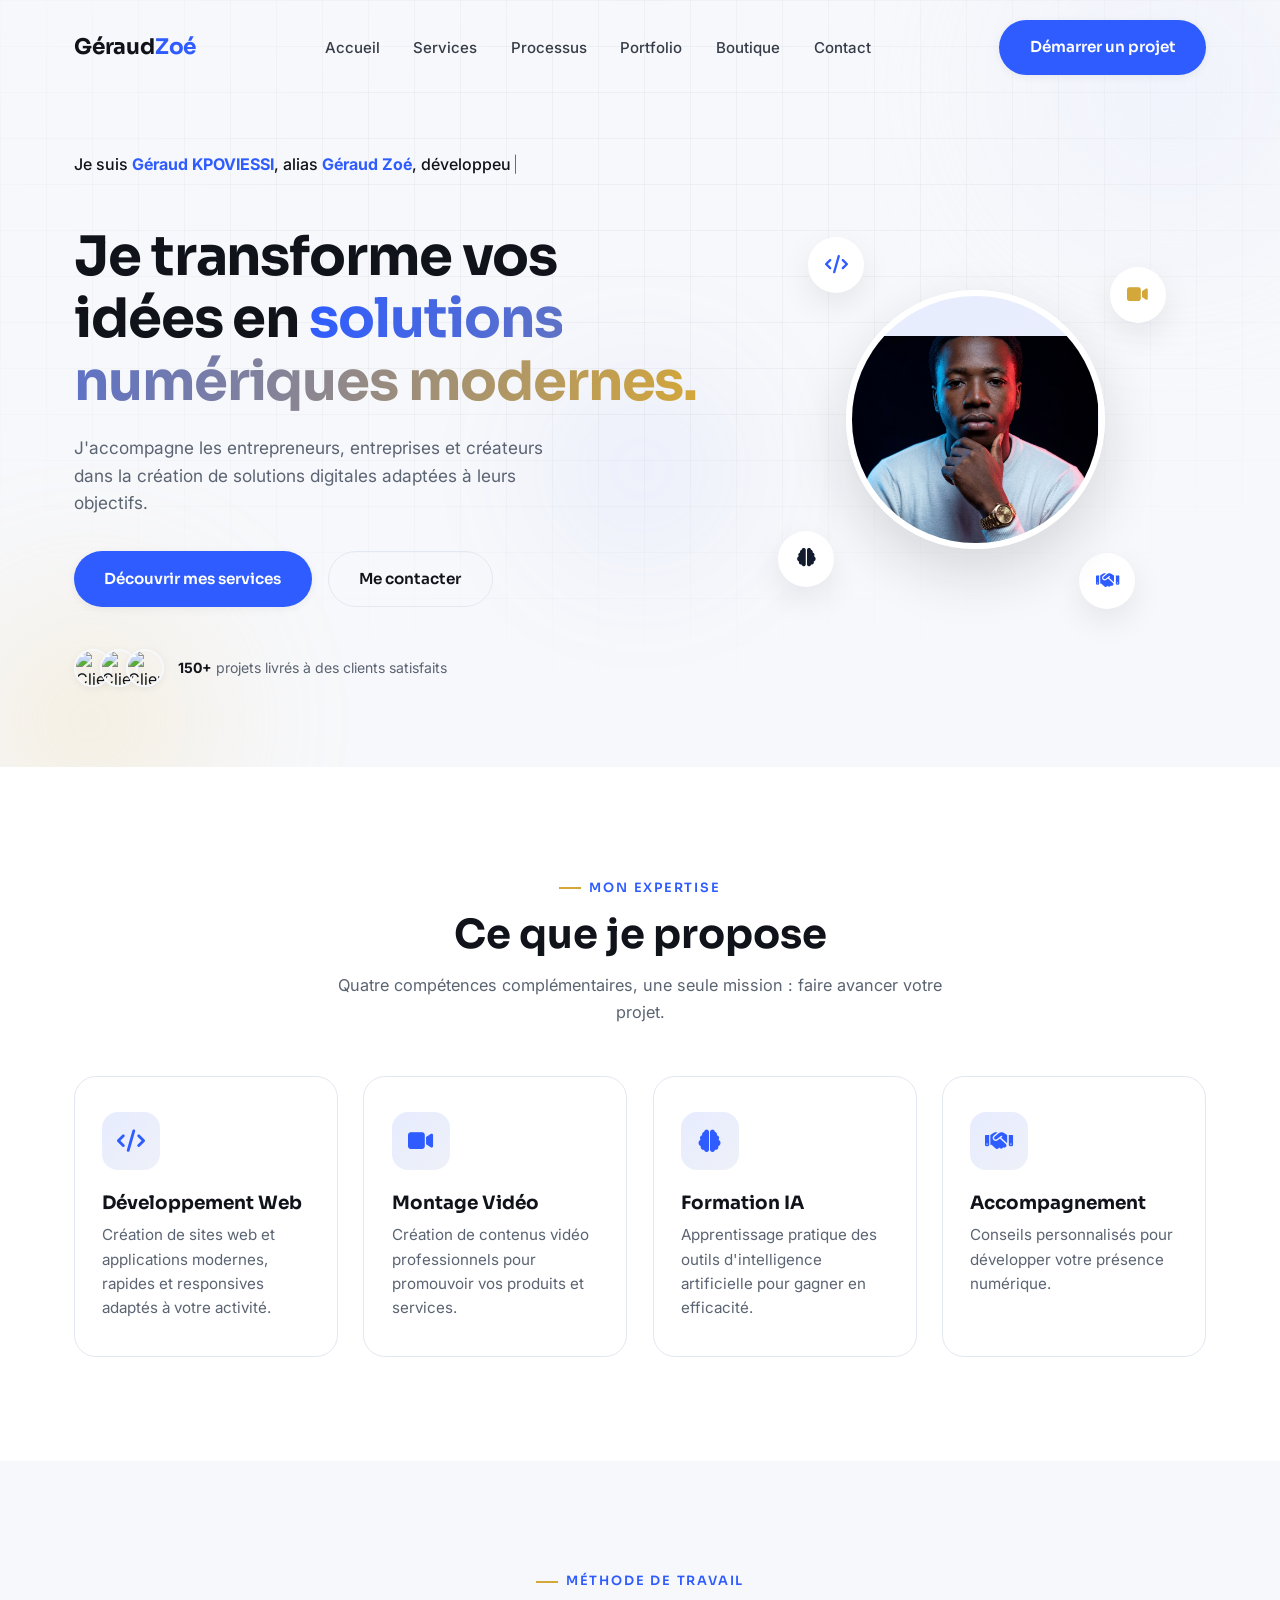
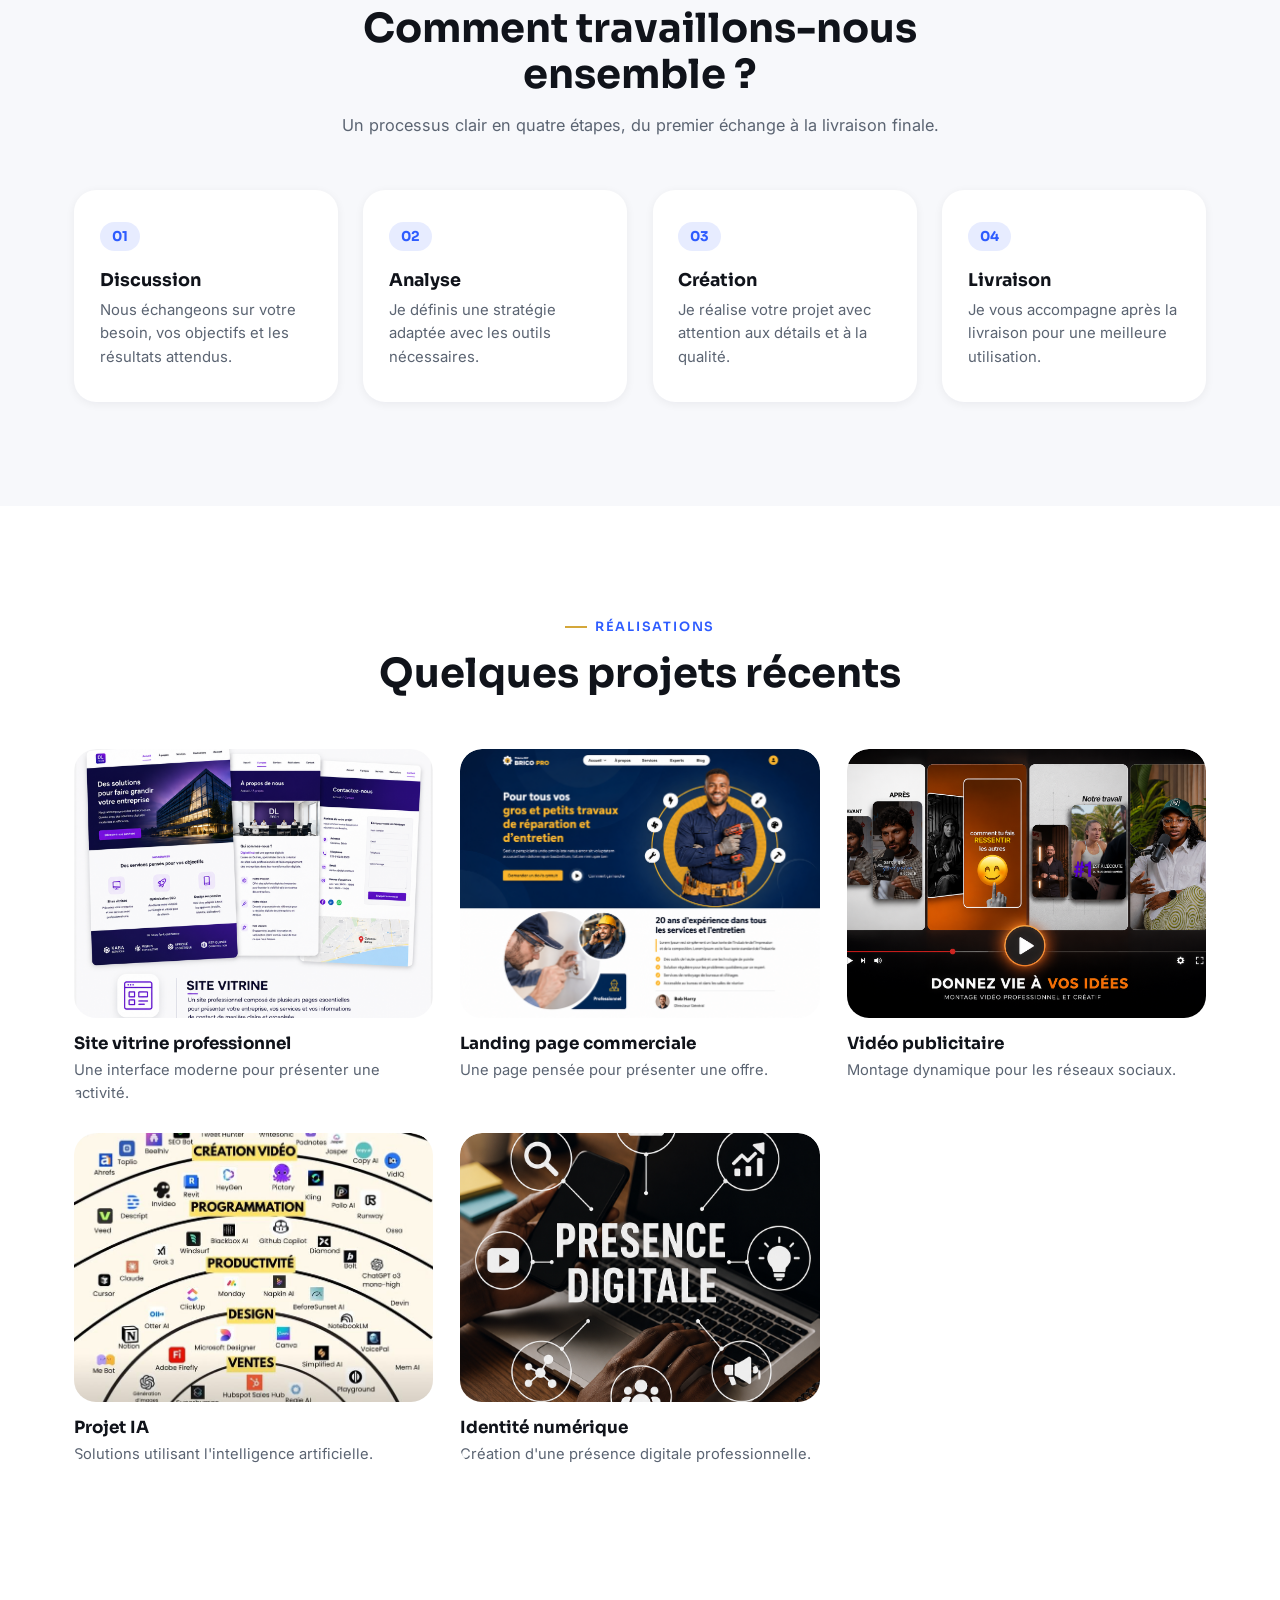
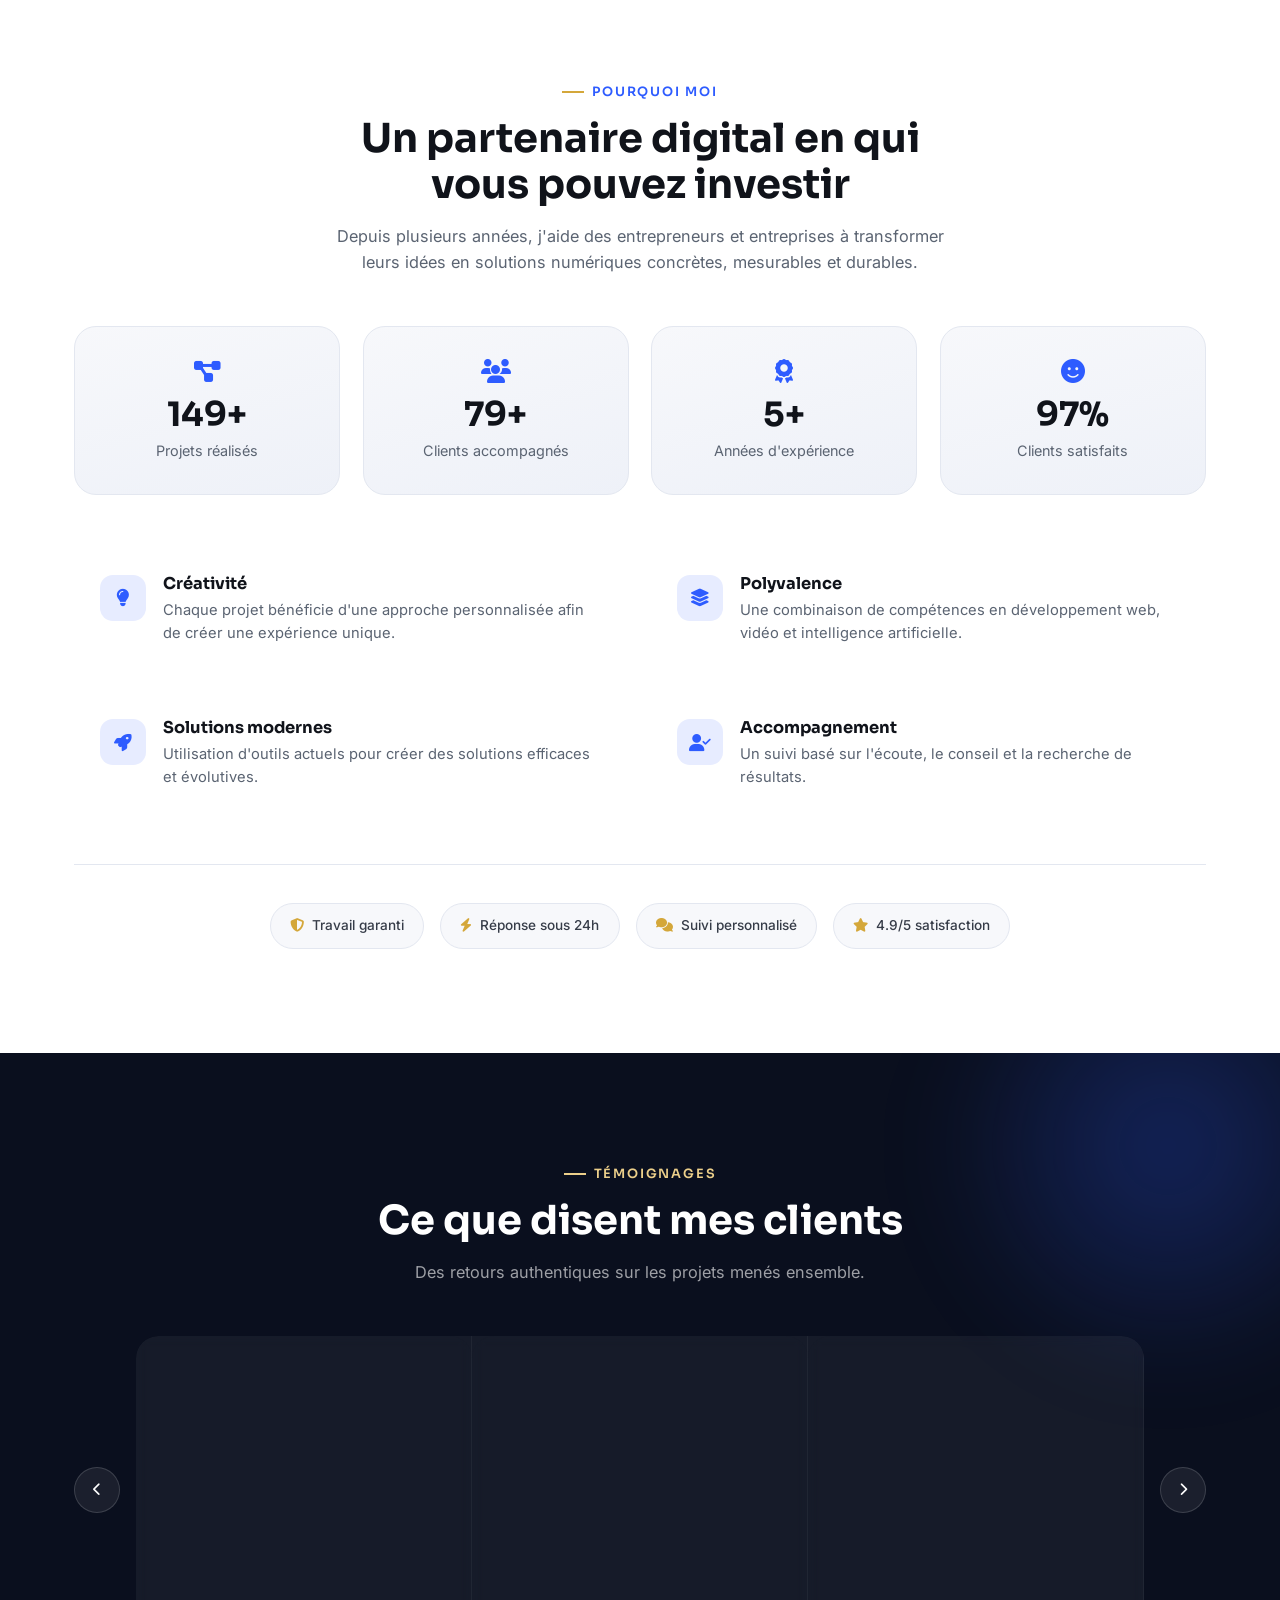
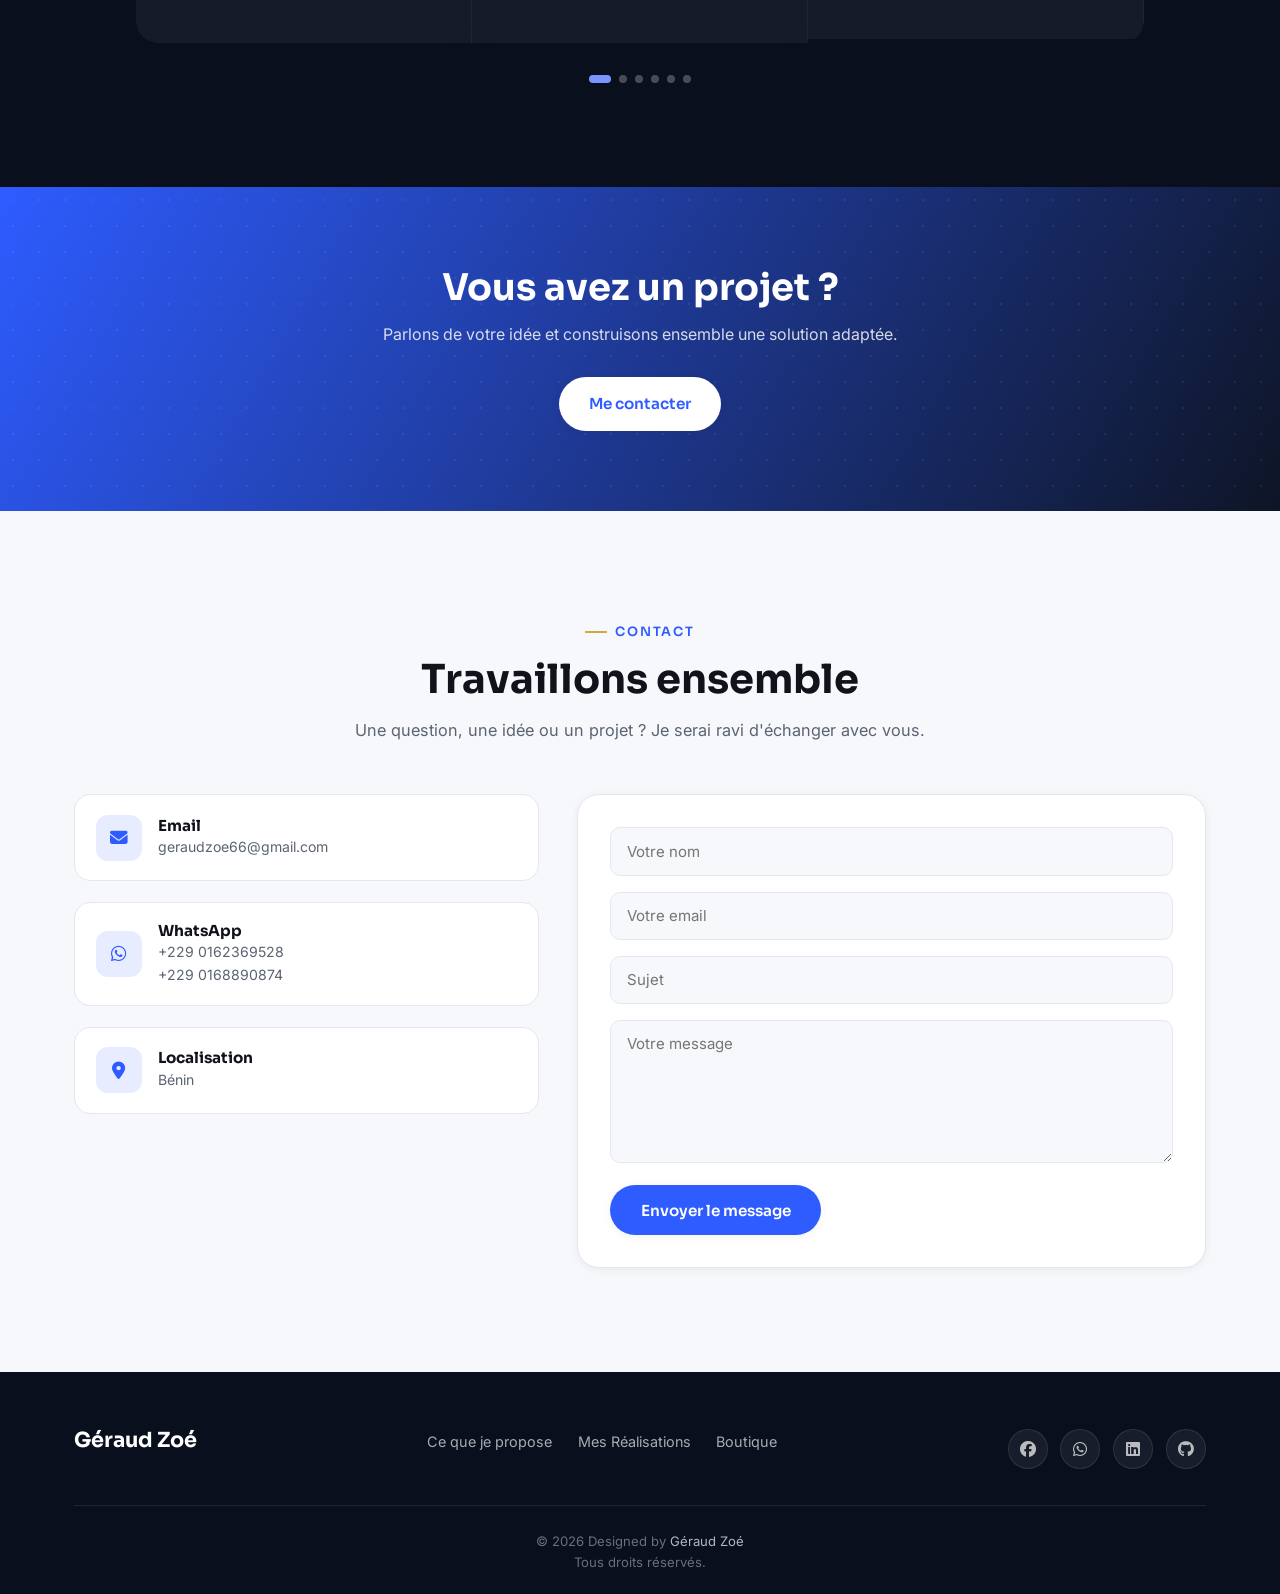
==== index.html @ c9ab13f5 "Rename Index.html to index.html Changement de Index.html pour index.html" ====
<!DOCTYPE html>
<html lang="fr">
 
<head>
    <meta charset="UTF-8">
    <meta name="viewport" content="width=device-width, initial-scale=1.0">
 
    <title>Géraud Zoé | Développeur Web & Créateur Digital</title>
 
    <meta name="description" content="Développement web, montage vidéo, formation IA et accompagnement digital.">
 
    <!-- Google Fonts -->
    <link rel="preconnect" href="https://fonts.googleapis.com">
    <link rel="preconnect" href="https://fonts.gstatic.com" crossorigin>
 
    <link
        href="https://fonts.googleapis.com/css2?family=Inter:wght@400;500;600;700;800&family=Sora:wght@500;600;700;800&display=swap"
        rel="stylesheet">
 
    <!-- Font Awesome -->
    <link rel="stylesheet" href="https://cdnjs.cloudflare.com/ajax/libs/font-awesome/6.5.2/css/all.min.css">
 
    <!-- CSS -->
    <link rel="stylesheet" href="css/style.css">
 
</head>
 
<body>
 
    <!-- ================= HEADER ================= -->
 
    <header class="header" id="header">
 
        <nav class="navbar container">
 
            <a href="#accueil" class="logo">
                Géraud<span>Zoé</span>
            </a>
 
            <ul class="nav-links" id="navLinks">
 
                <li><a href="#accueil">Accueil</a></li>
                <li><a href="#services">Services</a></li>
                <li><a href="#processus">Processus</a></li>
                <li><a href="#portfolio">Portfolio</a></li>
                <li><a href="https://elhjqpbx.mychariow.shop" target="_blank">Boutique</a></li>
                <li><a href="#contact">Contact</a></li>
 
            </ul>
 
            <a href="#contact" class="btn primary-btn nav-cta">
                Démarrer un projet
            </a>
 
            <button class="menu-toggle" id="menuToggle" aria-label="Ouvrir le menu">
                <span></span>
                <span></span>
                <span></span>
            </button>
 
        </nav>
 
    </header>
 
    <!-- ================= HERO ================= -->
 
    <section class="hero section" id="accueil">
 
        <div class="hero-bg">
            <span class="blob blob-1"></span>
            <span class="blob blob-2"></span>
            <span class="blob blob-3"></span>
            <span class="grid-overlay"></span>
        </div>
 
        <div class="container hero-container">
 
            <div class="hero-content">
 
                <p class="subtitle typewriter" id="typewriter">
                    <span class="tw-text"></span><span class="tw-cursor">|</span>
                </p>
 
                <h1 class="reveal">
                    Je transforme vos idées en
                    <span>solutions numériques modernes.</span>
                </h1>
 
                <p class="hero-text reveal">
                    J'accompagne les entrepreneurs, entreprises et créateurs
                    dans la création de solutions digitales adaptées à leurs objectifs.
                </p>
 
                <div class="hero-buttons reveal">
 
                    <a href="#services" class="btn primary-btn">
                        <span>Découvrir mes services</span>
                    </a>
 
                    <a href="#contact" class="btn secondary-btn">
                        <span>Me contacter</span>
                    </a>
 
                </div>
 
                <div class="hero-trust reveal">
                    <div class="hero-avatars">
                        <img src="https://ui-avatars.com/api/?name=F+A&background=2E5CFF&color=fff&size=64" alt="Client">
                        <img src="https://ui-avatars.com/api/?name=M+H&background=D4A73A&color=1a1a1a&size=64" alt="Client">
                        <img src="https://ui-avatars.com/api/?name=K+D&background=131B2E&color=fff&size=64" alt="Client">
                    </div>
                    <p><strong>150+</strong> projets livrés à des clients satisfaits</p>
                </div>
 
            </div>
 
            <div class="hero-image reveal">
 
                <div class="hero-orbit">
                    <span class="orbit-icon oi-1"><i class="fa-solid fa-code"></i></span>
                    <span class="orbit-icon oi-2"><i class="fa-solid fa-video"></i></span>
                    <span class="orbit-icon oi-3"><i class="fa-solid fa-brain"></i></span>
                    <span class="orbit-icon oi-4"><i class="fa-solid fa-handshake"></i></span>
                    <div class="hero-photo-wrap">
                        <img src="Images/photo de profil.png" alt="Photo professionnelle de Géraud Zoé" class="parallax-img">
                    </div>
                </div>
 
            </div>
 
        </div>
 
    </section>
 
    <!-- ================= SERVICES ================= -->
 
    <section class="services section" id="services">
 
        <div class="container">
 
            <div class="section-title reveal">
                <span class="eyebrow">Mon expertise</span>
                <h2>Ce que je propose</h2>
                <p>Quatre compétences complémentaires, une seule mission : faire avancer votre projet.</p>
            </div>
 
            <div class="cards-grid">
 
                <div class="card reveal">
                    <div class="card-icon"><i class="fa-solid fa-code"></i></div>
                    <h3>Développement Web</h3>
                    <p>Création de sites web et applications modernes, rapides et responsives adaptés à votre activité.</p>
                </div>
 
                <div class="card reveal">
                    <div class="card-icon"><i class="fa-solid fa-video"></i></div>
                    <h3>Montage Vidéo</h3>
                    <p>Création de contenus vidéo professionnels pour promouvoir vos produits et services.</p>
                </div>
 
                <div class="card reveal">
                    <div class="card-icon"><i class="fa-solid fa-brain"></i></div>
                    <h3>Formation IA</h3>
                    <p>Apprentissage pratique des outils d'intelligence artificielle pour gagner en efficacité.</p>
                </div>
 
                <div class="card reveal">
                    <div class="card-icon"><i class="fa-solid fa-handshake"></i></div>
                    <h3>Accompagnement</h3>
                    <p>Conseils personnalisés pour développer votre présence numérique.</p>
                </div>
 
            </div>
 
        </div>
 
    </section>
 
    <!-- ================= PROCESSUS ================= -->
 
    <section class="process section" id="processus">
 
        <div class="container">
 
            <div class="section-title reveal">
                <span class="eyebrow">Méthode de travail</span>
                <h2>Comment travaillons-nous ensemble ?</h2>
                <p>Un processus clair en quatre étapes, du premier échange à la livraison finale.</p>
            </div>
 
            <div class="process-grid">
 
                <div class="process-card reveal">
                    <span>01</span>
                    <h3>Discussion</h3>
                    <p>Nous échangeons sur votre besoin, vos objectifs et les résultats attendus.</p>
                </div>
 
                <div class="process-card reveal">
                    <span>02</span>
                    <h3>Analyse</h3>
                    <p>Je définis une stratégie adaptée avec les outils nécessaires.</p>
                </div>
 
                <div class="process-card reveal">
                    <span>03</span>
                    <h3>Création</h3>
                    <p>Je réalise votre projet avec attention aux détails et à la qualité.</p>
                </div>
 
                <div class="process-card reveal">
                    <span>04</span>
                    <h3>Livraison</h3>
                    <p>Je vous accompagne après la livraison pour une meilleure utilisation.</p>
                </div>
 
            </div>
 
        </div>
 
    </section>
 
    <!-- ================= PORTFOLIO ================= -->
 
    <section class="portfolio section" id="portfolio">
 
        <div class="container">
 
            <div class="section-title reveal">
                <span class="eyebrow">Réalisations</span>
                <h2>Quelques projets récents</h2>
            </div>
 
            <div class="portfolio-grid">
 
                <div class="project reveal">
                    <div class="project-media">
                        <img src="Images/portfolio1.png" alt="Site vitrine professionnel">
                        <div class="project-overlay">
                            <span><i class="fa-solid fa-arrow-up-right-from-square"></i></span>
                        </div>
                    </div>
                    <h3>Site vitrine professionnel</h3>
                    <p>Une interface moderne pour présenter une activité.</p>
                </div>
 
                <div class="project reveal">
                    <div class="project-media">
                        <img src="Images/portfolio2.png" alt="Landing page commerciale">
                        <div class="project-overlay">
                            <span><i class="fa-solid fa-arrow-up-right-from-square"></i></span>
                        </div>
                    </div>
                    <h3>Landing page commerciale</h3>
                    <p>Une page pensée pour présenter une offre.</p>
                </div>
 
                <div class="project reveal">
                    <div class="project-media">
                        <img src="Images/portfolio3.png" alt="Vidéo publicitaire">
                        <div class="project-overlay">
                            <span><i class="fa-solid fa-arrow-up-right-from-square"></i></span>
                        </div>
                    </div>
                    <h3>Vidéo publicitaire</h3>
                    <p>Montage dynamique pour les réseaux sociaux.</p>
                </div>
 
                <div class="project reveal">
                    <div class="project-media">
                        <img src="Images/portfolio4.jpg" alt="Projet IA">
                        <div class="project-overlay">
                            <span><i class="fa-solid fa-arrow-up-right-from-square"></i></span>
                        </div>
        
                    </div>
                    <h3>Projet IA</h3>
                    <p>Solutions utilisant l'intelligence artificielle.</p>
                </div>
 
                <div class="project reveal">
                    <div class="project-media">
                        <img src="Images/portfolio5.png" alt="Identité numérique">
                        <div class="project-overlay">
                            <span><i class="fa-solid fa-arrow-up-right-from-square"></i></span>
                        </div>
             
                    </div>
                    <h3>Identité numérique</h3>
                    <p>Création d'une présence digitale professionnelle.</p>
            </div>
 
            </div>
 
        </div>
 
    </section>
 
    <!-- ================= POURQUOI ME CHOISIR ================= -->
 
    <section class="why section" id="pourquoi">
 
        <div class="container">
 
            <div class="section-title reveal">
                <span class="eyebrow">Pourquoi moi</span>
                <h2>Un partenaire digital en qui vous pouvez investir</h2>
                <p>
                    Depuis plusieurs années, j'aide des entrepreneurs et entreprises à transformer leurs idées
                    en solutions numériques concrètes, mesurables et durables.
                </p>
            </div>
 
            <div class="stats-grid">
 
                <div class="stat-card reveal">
                    <i class="fa-solid fa-diagram-project"></i>
                    <h3><span class="counter" data-target="150">0</span>+</h3>
                    <p>Projets réalisés</p>
                </div>
 
                <div class="stat-card reveal">
                    <i class="fa-solid fa-users"></i>
                    <h3><span class="counter" data-target="80">0</span>+</h3>
                    <p>Clients accompagnés</p>
                </div>
 
                <div class="stat-card reveal">
                    <i class="fa-solid fa-award"></i>
                    <h3><span class="counter" data-target="5">0</span>+</h3>
                    <p>Années d'expérience</p>
                </div>
 
                <div class="stat-card reveal">
                    <i class="fa-solid fa-face-smile"></i>
                    <h3><span class="counter" data-target="98">0</span>%</h3>
                    <p>Clients satisfaits</p>
                </div>
 
            </div>
 
            <div class="why-grid">
 
                <div class="why-item reveal">
                    <i class="fa-solid fa-lightbulb"></i>
                    <div>
                        <h3>Créativité</h3>
                        <p>Chaque projet bénéficie d'une approche personnalisée afin de créer une expérience unique.</p>
                    </div>
                </div>
 
                <div class="why-item reveal">
                    <i class="fa-solid fa-layer-group"></i>
                    <div>
                        <h3>Polyvalence</h3>
                        <p>Une combinaison de compétences en développement web, vidéo et intelligence artificielle.</p>
                    </div>
                </div>
 
                <div class="why-item reveal">
                    <i class="fa-solid fa-rocket"></i>
                    <div>
                        <h3>Solutions modernes</h3>
                        <p>Utilisation d'outils actuels pour créer des solutions efficaces et évolutives.</p>
                    </div>
                </div>
 
                <div class="why-item reveal">
                    <i class="fa-solid fa-user-check"></i>
                    <div>
                        <h3>Accompagnement</h3>
                        <p>Un suivi basé sur l'écoute, le conseil et la recherche de résultats.</p>
                    </div>
                </div>
 
            </div>
 
            <div class="trust-badges reveal">
                <div class="badge"><i class="fa-solid fa-shield-halved"></i><span>Travail garanti</span></div>
                <div class="badge"><i class="fa-solid fa-bolt"></i><span>Réponse sous 24h</span></div>
                <div class="badge"><i class="fa-solid fa-comments"></i><span>Suivi personnalisé</span></div>
                <div class="badge"><i class="fa-solid fa-star"></i><span>4.9/5 satisfaction</span></div>
            </div>
 
        </div>
 
    </section>
 
    <!-- ================= TEMOIGNAGES ================= -->
 
    <section class="testimonials section" id="temoignages">
 
        <div class="container">
 
            <div class="section-title reveal">
                <span class="eyebrow">Témoignages</span>
                <h2>Ce que disent mes clients</h2>
                <p>Des retours authentiques sur les projets menés ensemble.</p>
            </div>
 
        </div>
 
        <div class="testimonial-slider reveal">
 
            <button class="t-arrow t-prev" id="tPrev" aria-label="Témoignage précédent">
                <i class="fa-solid fa-chevron-left"></i>
            </button>
 
            <div class="testimonial-viewport">
                <div class="testimonial-track" id="testimonialTrack">
 
                    <div class="testimonial-card">
                        <div class="t-stars">
                            <i class="fa-solid fa-star"></i><i class="fa-solid fa-star"></i><i class="fa-solid fa-star"></i><i class="fa-solid fa-star"></i><i class="fa-solid fa-star"></i>
                        </div>
                        <p class="t-text">« Géraud a livré notre site vitrine dans les délais, avec un design bien plus moderne que ce que j'imaginais. Communication fluide du début à la fin. »</p>
                        <div class="t-author">
                            <img src="https://ui-avatars.com/api/?name=Fabrice+Adjovi&background=2E5CFF&color=fff&size=96" alt="Fabrice Adjovi">
                            <div>
                                <h4>Fabrice Adjovi</h4>
                                <span>Fondateur, AdjoviTech</span>
                            </div>
                        </div>
                    </div>
 
                    <div class="testimonial-card">
                        <div class="t-stars">
                            <i class="fa-solid fa-star"></i><i class="fa-solid fa-star"></i><i class="fa-solid fa-star"></i><i class="fa-solid fa-star"></i><i class="fa-solid fa-star-half-stroke"></i>
                        </div>
                        <p class="t-text">« La vidéo publicitaire réalisée pour ma boutique a doublé mon engagement sur les réseaux en quelques semaines. Un vrai sens du rythme et du détail. »</p>
                        <div class="t-author">
                            <img src="https://ui-avatars.com/api/?name=Marielle+Houngbo&background=D4A73A&color=1a1a1a&size=96" alt="Marielle Houngbo">
                            <div>
                                <h4>Marielle Houngbo</h4>
                                <span>Directrice, Boutique Marielle</span>
                            </div>
                        </div>
                    </div>
 
                    <div class="testimonial-card">
                        <div class="t-stars">
                            <i class="fa-solid fa-star"></i><i class="fa-solid fa-star"></i><i class="fa-solid fa-star"></i><i class="fa-solid fa-star"></i><i class="fa-solid fa-star"></i>
                        </div>
                        <p class="t-text">« La formation IA était concrète et directement applicable à mon activité de conseil. J'ai gagné un temps précieux sur mes tâches répétitives. »</p>
                        <div class="t-author">
                            <img src="https://ui-avatars.com/api/?name=Kevin+Dossou&background=131B2E&color=fff&size=96" alt="Kevin Dossou">
                            <div>
                                <h4>Kevin Dossou</h4>
                                <span>CEO, Dossou Consulting</span>
                            </div>
                        </div>
                    </div>
 
                    <div class="testimonial-card">
                        <div class="t-stars">
                            <i class="fa-solid fa-star"></i><i class="fa-solid fa-star"></i><i class="fa-solid fa-star"></i><i class="fa-solid fa-star"></i><i class="fa-solid fa-star"></i>
                        </div>
                        <p class="t-text">« Un accompagnement patient et pédagogue pour structurer ma présence en ligne. Je recommande sans hésiter. »</p>
                        <div class="t-author">
                            <img src="https://ui-avatars.com/api/?name=Aicha+Bello&background=2E5CFF&color=fff&size=96" alt="Aïcha Bello">
                            <div>
                                <h4>Aïcha Bello</h4>
                                <span>Coach en ligne</span>
                            </div>
                        </div>
                    </div>
 
                    <div class="testimonial-card">
                        <div class="t-stars">
                            <i class="fa-solid fa-star"></i><i class="fa-solid fa-star"></i><i class="fa-solid fa-star"></i><i class="fa-solid fa-star"></i><i class="fa-solid fa-star"></i>
                        </div>
                        <p class="t-text">« Notre landing page convertit nettement mieux depuis la refonte. Géraud comprend vite les enjeux business, pas seulement le code. »</p>
                        <div class="t-author">
                            <img src="https://ui-avatars.com/api/?name=Steve+Agossou&background=D4A73A&color=1a1a1a&size=96" alt="Steve Agossou">
                            <div>
                                <h4>Steve Agossou</h4>
                                <span>Responsable Marketing, NovaBenin</span>
                            </div>
                        </div>
                    </div>
 
                    <div class="testimonial-card">
                        <div class="t-stars">
                            <i class="fa-solid fa-star"></i><i class="fa-solid fa-star"></i><i class="fa-solid fa-star"></i><i class="fa-solid fa-star"></i><i class="fa-solid fa-star"></i>
                        </div>
                        <p class="t-text">« Mon identité numérique a été entièrement repensée : cohérente, professionnelle, et fidèle à ce que je voulais transmettre. »</p>
                        <div class="t-author">
                            <img src="https://ui-avatars.com/api/?name=Rachel+Toko&background=131B2E&color=fff&size=96" alt="Rachel Toko">
                            <div>
                                <h4>Rachel Toko</h4>
                                <span>Créatrice de contenu</span>
                            </div>
                        </div>
                    </div>
 
                </div>
            </div>
 
            <button class="t-arrow t-next" id="tNext" aria-label="Témoignage suivant">
                <i class="fa-solid fa-chevron-right"></i>
            </button>
 
        </div>
 
        <div class="testimonial-dots" id="testimonialDots"></div>
 
    </section>
 
    <!-- ================= CALL TO ACTION ================= -->
 
    <section class="cta">
 
        <div class="container reveal">
 
            <h2>Vous avez un projet ?</h2>
 
            <p>Parlons de votre idée et construisons ensemble une solution adaptée.</p>
 
            <a href="#contact" class="btn primary-btn">
                <span>Me contacter</span>
            </a>
 
        </div>
 
    </section>
 
    <!-- ================= CONTACT ================= -->
 
    <section class="contact section" id="contact">
 
        <div class="container">
 
            <div class="section-title reveal">
                <span class="eyebrow">Contact</span>
                <h2>Travaillons ensemble</h2>
                <p>Une question, une idée ou un projet ? Je serai ravi d'échanger avec vous.</p>
            </div>
 
            <div class="contact-container">
 
                <div class="contact-info reveal">
 
                    <div class="contact-item">
                        <a href="mailto:geraudzoe66@gmail.com">
                            <i class="fa-solid fa-envelope"></i>
                        </a>
                        <div>
                            <h3>Email</h3>
                            <p>geraudzoe66@gmail.com</p>
                        </div>
                    </div>
 
                    <div class="contact-item">
                        <a href="https://wa.me/message/CWD4CKJOMTNNC1" target="_blank">
                            <i class="fa-brands fa-whatsapp"></i>
                        </a>
                        <div>
                            <h3>WhatsApp</h3>
                            <p>+229 0162369528<br>+229 0168890874</p>
                        </div>
                    </div>
 
                    <div class="contact-item">
                        <span class="contact-icon-plain"><i class="fa-solid fa-location-dot"></i></span>
                        <div>
                            <h3>Localisation</h3>
                            <p>Bénin</p>
                        </div>
                    </div>
 
                </div>
 
                <form action="mailto:geraudzoe66@gmail.com" method="POST" class="contact-form reveal">
 
                    <input type="text" placeholder="Votre nom">
                    <input type="email" placeholder="Votre email" required>
                    <input type="text" placeholder="Sujet">
                    <textarea rows="6" placeholder="Votre message"></textarea>
 
                    <button class="btn primary-btn">
                        <span>Envoyer le message</span>
                    </button>
 
                </form>
 
            </div>
 
        </div>
 
    </section>
 
    <!-- ================= FOOTER ================= -->
 
    <footer class="footer">
 
        <div class="container">
 
            <div class="footer-content">
 
                <div class="footer-logo">
                    <h3><a href="#accueil">Géraud Zoé</a></h3>
                </div>
 
                <ul class="footer-links">
                    <li><a href="#services">Ce que je propose</a></li>
                    <li><a href="#portfolio">Mes Réalisations</a></li>
                    <li><a href="https://elhjqpbx.mychariow.shop" target="_blank">Boutique</a></li>
                </ul>
 
                <div class="social-links">
                    <a href="https://www.facebook.com/geraud.zoe" target="_blank" aria-label="Facebook"><i class="fa-brands fa-facebook"></i></a>
                    <a href="https://wa.me/message/CWD4CKJOMTNNC1" target="_blank" aria-label="WhatsApp"><i class="fa-brands fa-whatsapp"></i></a>
                    <a href="https://www.linkedin.com/in/g%C3%A9raud-zo%C3%A9-539034259/" target="_blank" aria-label="LinkedIn"><i class="fa-brands fa-linkedin"></i></a>
                    <a href="https://github.com/geraudzoe" target="_blank" aria-label="GitHub"><i class="fa-brands fa-github"></i></a>
                </div>
 
            </div>
 
            <p class="copyright">
                © 2026 Designed by <a href="#accueil">Géraud Zoé</a><br>Tous droits réservés.
            </p>
 
        </div>
 
    </footer>
 
    <!-- ================= BACK TO TOP ================= -->
    <button id="backToTop" class="back-to-top" aria-label="Retour en haut">
        <i class="fa-solid fa-arrow-up"></i>
    </button>
 
    <!-- ================= JAVASCRIPT ================= -->
    <script src="js/script.js"></script>
 
</body>
 
</html>
---- css/style.css ----
/* =========================================================
   GÉRAUD ZOÉ — PORTFOLIO
   Design tokens : bleu signature + or discret sur fond papier,
   contrastés par des sections encre profonde (hero / CTA).
   ========================================================= */
 
:root {
    /* Couleurs */
    --navy-950: #0a0f1e;
    --navy-900: #0e1526;
    --navy-800: #131b2e;
    --blue-600: #2e5cff;
    --blue-500: #3f6bff;
    --blue-400: #7b95ff;
    --blue-100: #e7ecff;
    --gold-500: #d4a73a;
    --gold-300: #eccf8a;
    --ink-900: #10131a;
    --ink-700: #363c48;
    --slate-600: #5b6472;
    --slate-400: #8b93a3;
    --paper-0: #ffffff;
    --paper-50: #f7f8fb;
    --paper-100: #eef1f8;
    --line: #e3e7f0;
 
    /* Typo */
    --font-display: "Sora", "Inter", sans-serif;
    --font-body: "Inter", sans-serif;
 
    /* Rythme */
    --section-pad: 6.5rem;
    --radius-lg: 22px;
    --radius-md: 16px;
    --radius-sm: 10px;
    --shadow-sm: 0 2px 10px rgba(16, 19, 26, 0.06);
    --shadow-md: 0 12px 32px rgba(16, 19, 26, 0.08);
    --shadow-lg: 0 24px 60px rgba(16, 19, 26, 0.14);
    --ease: cubic-bezier(0.22, 1, 0.36, 1);
}
 
/* =================== RESET =================== */
 
* {
    margin: 0;
    padding: 0;
    box-sizing: border-box;
}
 
html {
    scroll-behavior: smooth;
}
 
body {
    font-family: var(--font-body);
    color: var(--ink-900);
    background: var(--paper-0);
    line-height: 1.6;
    overflow-x: hidden;
}
 
img {
    display: block;
    max-width: 100%;
}
 
a {
    text-decoration: none;
    color: inherit;
}
 
ul {
    list-style: none;
}
 
button {
    font-family: inherit;
    border: none;
    background: none;
    cursor: pointer;
}
 
h1, h2, h3, h4 {
    font-family: var(--font-display);
    font-weight: 700;
    color: var(--ink-900);
    line-height: 1.15;
}
 
@media (prefers-reduced-motion: reduce) {
    *, *::before, *::after {
        animation-duration: 0.001ms !important;
        animation-iteration-count: 1 !important;
        transition-duration: 0.001ms !important;
        scroll-behavior: auto !important;
    }
}
 
:focus-visible {
    outline: 2px solid var(--blue-600);
    outline-offset: 3px;
    border-radius: 4px;
}
 
.container {
    width: 100%;
    max-width: 1180px;
    margin: 0 auto;
    padding: 0 24px;
}
 
.section {
    padding: var(--section-pad) 0;
}
 
.eyebrow {
    display: inline-flex;
    align-items: center;
    gap: 8px;
    font-family: var(--font-display);
    font-size: 0.8rem;
    font-weight: 600;
    letter-spacing: 0.14em;
    text-transform: uppercase;
    color: var(--blue-600);
    margin-bottom: 14px;
}
 
.eyebrow::before {
    content: "";
    width: 22px;
    height: 2px;
    background: var(--gold-500);
    display: inline-block;
}
 
.section-title {
    max-width: 620px;
    margin: 0 auto 3.2rem;
    text-align: center;
}
 
.section-title h2 {
    font-size: clamp(1.8rem, 3.2vw, 2.5rem);
    margin-bottom: 0.9rem;
}
 
.section-title p {
    color: var(--slate-600);
    font-size: 1.02rem;
}
 
/* =================== REVEAL ANIMATIONS =================== */
 
.reveal {
    opacity: 0;
    transform: translateY(28px);
    transition: opacity 0.7s var(--ease), transform 0.7s var(--ease);
}
 
.reveal.in-view {
    opacity: 1;
    transform: translateY(0);
}
 
.reveal-stagger.in-view {
    transition-delay: calc(var(--stagger-index, 0) * 90ms);
}
 
/* =================== BUTTONS =================== */
 
.btn {
    position: relative;
    display: inline-flex;
    align-items: center;
    justify-content: center;
    padding: 0.95rem 1.9rem;
    font-family: var(--font-display);
    font-weight: 600;
    font-size: 0.95rem;
    border-radius: 999px;
    overflow: hidden;
    isolation: isolate;
    transition: transform 0.35s var(--ease), box-shadow 0.35s var(--ease), color 0.35s var(--ease);
}
 
.btn span {
    position: relative;
    z-index: 2;
}
 
.btn::before {
    content: "";
    position: absolute;
    inset: 0;
    z-index: 1;
    transform: translateY(102%);
    transition: transform 0.45s var(--ease);
}
 
.primary-btn {
    background: var(--blue-600);
    color: #fff;
    box-shadow: var(--shadow-sm);
}
 
.primary-btn::before {
    background: linear-gradient(135deg, var(--navy-900), var(--blue-600));
}
 
.primary-btn:hover {
    transform: translateY(-3px);
    box-shadow: 0 16px 34px rgba(46, 92, 255, 0.35);
}
 
.primary-btn:hover::before {
    transform: translateY(0);
}
 
.secondary-btn {
    background: transparent;
    color: var(--ink-900);
    border: 1.5px solid var(--line);
}
 
.secondary-btn::before {
    background: var(--ink-900);
}
 
.secondary-btn:hover {
    color: #fff;
    transform: translateY(-3px);
    border-color: var(--ink-900);
}
 
.secondary-btn:hover::before {
    transform: translateY(0);
}
 
/* =================== HEADER / NAVBAR =================== */
 
.header {
    position: fixed;
    top: 0;
    left: 0;
    width: 100%;
    z-index: 1000;
    padding: 20px 0;
    transition: padding 0.35s var(--ease), background 0.35s var(--ease), box-shadow 0.35s var(--ease);
}
 
.header.scrolled {
    padding: 10px 0;
    background: rgba(255, 255, 255, 0.72);
    backdrop-filter: blur(16px) saturate(160%);
    -webkit-backdrop-filter: blur(16px) saturate(160%);
    box-shadow: 0 6px 24px rgba(16, 19, 26, 0.07);
    border-bottom: 1px solid rgba(227, 231, 240, 0.7);
}
 
.navbar {
    display: flex;
    align-items: center;
    justify-content: space-between;
    gap: 24px;
}
 
.logo {
    font-family: var(--font-display);
    font-size: 1.35rem;
    font-weight: 700;
    color: var(--ink-900);
    letter-spacing: -0.01em;
}
 
.logo span {
    color: var(--blue-600);
}
 
.nav-links {
    display: flex;
    align-items: center;
    gap: 2.1rem;
    margin: 0 auto;
}
 
.nav-links a {
    position: relative;
    font-size: 0.94rem;
    font-weight: 500;
    color: var(--ink-700);
    padding: 6px 0;
    transition: color 0.3s var(--ease);
}
 
.nav-links a::after {
    content: "";
    position: absolute;
    left: 0;
    bottom: 0;
    width: 0;
    height: 2px;
    background: var(--blue-600);
    transition: width 0.3s var(--ease);
}
 
.nav-links a:hover {
    color: var(--blue-600);
}
 
.nav-links a:hover::after {
    width: 100%;
}
 
.nav-cta {
    flex-shrink: 0;
}
 
.menu-toggle {
    display: none;
    flex-direction: column;
    gap: 5px;
    width: 26px;
    z-index: 1200;
}
 
.menu-toggle span {
    display: block;
    height: 2px;
    width: 100%;
    background: var(--ink-900);
    border-radius: 2px;
    transition: transform 0.35s var(--ease), opacity 0.35s var(--ease);
}
 
.menu-toggle.active span:nth-child(1) {
    transform: translateY(7px) rotate(45deg);
}
 
.menu-toggle.active span:nth-child(2) {
    opacity: 0;
}
 
.menu-toggle.active span:nth-child(3) {
    transform: translateY(-7px) rotate(-45deg);
}
 
/* =================== HERO =================== */
 
.hero {
    position: relative;
    padding-top: 9.5rem;
    padding-bottom: 5rem;
    background: var(--paper-50);
    overflow: hidden;
}
 
.hero-bg {
    position: absolute;
    inset: 0;
    z-index: 0;
    pointer-events: none;
}
 
.blob {
    position: absolute;
    border-radius: 50%;
    filter: blur(70px);
    opacity: 0.55;
    animation: float-blob 14s ease-in-out infinite;
}
 
.blob-1 {
    width: 420px;
    height: 420px;
    background: radial-gradient(circle, var(--blue-100), transparent 70%);
    top: -140px;
    right: -100px;
}
 
.blob-2 {
    width: 340px;
    height: 340px;
    background: radial-gradient(circle, var(--gold-300), transparent 70%);
    bottom: -100px;
    left: -80px;
    opacity: 0.35;
    animation-delay: -5s;
}
 
.blob-3 {
    width: 260px;
    height: 260px;
    background: radial-gradient(circle, var(--blue-400), transparent 70%);
    top: 40%;
    left: 40%;
    opacity: 0.18;
    animation-delay: -9s;
}
 
.grid-overlay {
    position: absolute;
    inset: 0;
    background-image: linear-gradient(rgba(16, 19, 26, 0.035) 1px, transparent 1px),
        linear-gradient(90deg, rgba(16, 19, 26, 0.035) 1px, transparent 1px);
    background-size: 46px 46px;
    mask-image: radial-gradient(ellipse 70% 60% at 50% 30%, #000 40%, transparent 100%);
}
 
@keyframes float-blob {
    0%, 100% { transform: translate(0, 0) scale(1); }
    50% { transform: translate(30px, -30px) scale(1.08); }
}
 
.hero-container {
    position: relative;
    z-index: 1;
    display: grid;
    grid-template-columns: 1.15fr 0.85fr;
    align-items: center;
    gap: 3rem;
}
 
.subtitle.typewriter {
    display: inline-flex;
    font-size: 1rem;
    font-weight: 500;
    color: var(--ink-900);
    margin-bottom: 1.4rem;
    min-height: 3.2em;
}
 
.tw-text .tw-name {
    color: var(--blue-600);
    font-weight: 700;
}
 
.tw-cursor {
    display: inline-block;
    color: var(--blue-600);
    font-weight: 300;
    animation: blink 0.9s step-end infinite;
    margin-left: 2px;
}
 
@keyframes blink {
    0%, 100% { opacity: 1; }
    50% { opacity: 0; }
}
 
.hero-content h1 {
    font-size: clamp(2.1rem, 4.4vw, 3.4rem);
    letter-spacing: -0.02em;
    margin-bottom: 1.3rem;
}
 
.hero-content h1 span {
    background: linear-gradient(100deg, var(--blue-600), var(--gold-500));
    -webkit-background-clip: text;
    background-clip: text;
    color: transparent;
}
 
.hero-text {
    color: var(--slate-600);
    font-size: 1.08rem;
    max-width: 480px;
    margin-bottom: 2.1rem;
}
 
.hero-buttons {
    display: flex;
    gap: 1rem;
    flex-wrap: wrap;
    margin-bottom: 2.6rem;
}
 
.hero-trust {
    display: flex;
    align-items: center;
    gap: 14px;
}
 
.hero-avatars {
    display: flex;
}
 
.hero-avatars img {
    width: 38px;
    height: 38px;
    border-radius: 50%;
    border: 2.5px solid var(--paper-50);
    margin-left: -12px;
    box-shadow: var(--shadow-sm);
}
 
.hero-avatars img:first-child {
    margin-left: 0;
}
 
.hero-trust p {
    font-size: 0.88rem;
    color: var(--slate-600);
}
 
.hero-trust strong {
    color: var(--ink-900);
}
 
.hero-image {
    display: flex;
    justify-content: center;
}
 
.hero-orbit {
    position: relative;
    width: min(380px, 84vw);
    aspect-ratio: 1 / 1;
    display: flex;
    align-items: center;
    justify-content: center;
}
 
.hero-photo-wrap {
    position: relative;
    width: 68%;
    aspect-ratio: 1 / 1;
    border-radius: 50%;
    overflow: hidden;
    border: 6px solid var(--paper-0);
    box-shadow: var(--shadow-lg);
    background: linear-gradient(160deg, var(--blue-100), var(--paper-100));
}
 
.hero-photo-wrap img {
    width: 100%;
    height: 100%;
    object-fit: cover;
    will-change: transform;
}
 
.orbit-icon {
    position: absolute;
    width: 56px;
    height: 56px;
    border-radius: 50%;
    background: var(--paper-0);
    box-shadow: var(--shadow-md);
    display: flex;
    align-items: center;
    justify-content: center;
    font-size: 1.15rem;
    color: var(--blue-600);
    animation: orbit-float 6s ease-in-out infinite;
}
 
.oi-1 { top: 2%; left: 6%; animation-delay: 0s; color: var(--blue-600); }
.oi-2 { top: 10%; right: 0%; animation-delay: -1.6s; color: var(--gold-500); }
.oi-3 { bottom: 6%; left: -2%; animation-delay: -3.2s; color: var(--navy-800); }
.oi-4 { bottom: 0%; right: 8%; animation-delay: -4.8s; color: var(--blue-600); }
 
@keyframes orbit-float {
    0%, 100% { transform: translateY(0); }
    50% { transform: translateY(-14px); }
}
 
/* =================== SERVICES / CARDS =================== */
 
.cards-grid {
    display: grid;
    grid-template-columns: repeat(4, 1fr);
    gap: 1.6rem;
}
 
.card {
    position: relative;
    background: var(--paper-0);
    border: 1px solid var(--line);
    border-radius: var(--radius-lg);
    padding: 2.2rem 1.7rem;
    transition: transform 0.4s var(--ease), box-shadow 0.4s var(--ease), border-color 0.4s var(--ease);
    overflow: hidden;
}
 
.card::before {
    content: "";
    position: absolute;
    inset: 0;
    background: radial-gradient(240px circle at var(--mx, 50%) var(--my, 0%), rgba(46, 92, 255, 0.12), transparent 60%);
    opacity: 0;
    transition: opacity 0.4s var(--ease);
    pointer-events: none;
}
 
.card:hover {
    transform: translateY(-8px);
    box-shadow: var(--shadow-lg);
    border-color: transparent;
}
 
.card:hover::before {
    opacity: 1;
}
 
.card-icon {
    width: 58px;
    height: 58px;
    border-radius: 16px;
    display: flex;
    align-items: center;
    justify-content: center;
    background: linear-gradient(135deg, var(--blue-100), var(--paper-100));
    color: var(--blue-600);
    font-size: 1.4rem;
    margin-bottom: 1.4rem;
    transition: transform 0.45s var(--ease), background 0.45s var(--ease);
}
 
.card:hover .card-icon {
    transform: rotate(-8deg) scale(1.08);
    background: linear-gradient(135deg, var(--blue-600), var(--navy-900));
    color: #fff;
}
 
.card h3 {
    font-size: 1.15rem;
    margin-bottom: 0.6rem;
}
 
.card p {
    color: var(--slate-600);
    font-size: 0.95rem;
}
 
/* =================== PROCESS =================== */
 
.process {
    background: var(--paper-50);
}
 
.process-grid {
    display: grid;
    grid-template-columns: repeat(4, 1fr);
    gap: 1.6rem;
    position: relative;
}
 
.process-card {
    position: relative;
    background: var(--paper-0);
    border-radius: var(--radius-lg);
    padding: 2rem 1.6rem;
    box-shadow: var(--shadow-sm);
    transition: transform 0.4s var(--ease), box-shadow 0.4s var(--ease);
}
 
.process-card:hover {
    transform: translateY(-6px);
    box-shadow: var(--shadow-md);
}
 
.process-card span {
    display: inline-block;
    font-family: var(--font-display);
    font-size: 0.85rem;
    font-weight: 700;
    color: var(--blue-600);
    background: var(--blue-100);
    padding: 4px 12px;
    border-radius: 999px;
    margin-bottom: 1.2rem;
}
 
.process-card h3 {
    font-size: 1.1rem;
    margin-bottom: 0.5rem;
}
 
.process-card p {
    color: var(--slate-600);
    font-size: 0.93rem;
}
 
/* =================== PORTFOLIO =================== */
 
.portfolio-grid {
    display: grid;
    grid-template-columns: repeat(3, 1fr);
    gap: 1.7rem;
}
 
.project {
    border-radius: var(--radius-lg);
    overflow: hidden;
}
 
.project-media {
    position: relative;
    overflow: hidden;
    border-radius: var(--radius-lg);
    aspect-ratio: 4 / 3;
    background: var(--paper-100);
}
 
.project-media img {
    width: 100%;
    height: 100%;
    object-fit: cover;
    transition: transform 0.7s var(--ease);
}
 
.project:hover .project-media img {
    transform: scale(1.12);
}
 
.project-overlay {
    position: absolute;
    inset: 0;
    background: linear-gradient(180deg, rgba(10, 15, 30, 0.05), rgba(10, 15, 30, 0.75));
    display: flex;
    align-items: center;
    justify-content: center;
    opacity: 0;
    transition: opacity 0.4s var(--ease);
}
 
.project:hover .project-overlay {
    opacity: 1;
}
 
.project-overlay span {
    width: 52px;
    height: 52px;
    border-radius: 50%;
    background: #fff;
    color: var(--blue-600);
    display: flex;
    align-items: center;
    justify-content: center;
    transform: translateY(14px);
    transition: transform 0.4s var(--ease);
}
 
.project:hover .project-overlay span {
    transform: translateY(0);
}
 
.project h3 {
    font-size: 1.05rem;
    margin: 1rem 0 0.35rem;
}
 
.project p {
    color: var(--slate-600);
    font-size: 0.92rem;
}

.center {
    display: flex;
    justify-content: center;
}
 
/* =================== WHY / POURQUOI =================== */
 
.why {
    background: var(--paper-0);
}
 
.stats-grid {
    display: grid;
    grid-template-columns: repeat(4, 1fr);
    gap: 1.4rem;
    margin-bottom: 3.4rem;
}
 
.stat-card {
    text-align: center;
    padding: 2rem 1rem;
    border-radius: var(--radius-lg);
    background: linear-gradient(165deg, var(--paper-50), var(--paper-100));
    border: 1px solid var(--line);
    transition: transform 0.4s var(--ease), box-shadow 0.4s var(--ease);
}
 
.stat-card:hover {
    transform: translateY(-6px);
    box-shadow: var(--shadow-md);
}
 
.stat-card i {
    font-size: 1.5rem;
    color: var(--blue-600);
    margin-bottom: 0.8rem;
}
 
.stat-card h3 {
    font-family: var(--font-display);
    font-size: 2.1rem;
    color: var(--ink-900);
    margin-bottom: 0.3rem;
}
 
.stat-card p {
    color: var(--slate-600);
    font-size: 0.9rem;
}
 
.why-grid {
    display: grid;
    grid-template-columns: repeat(2, 1fr);
    gap: 1.4rem;
    margin-bottom: 3rem;
}
 
.why-item {
    display: flex;
    gap: 1.1rem;
    padding: 1.6rem;
    border-radius: var(--radius-md);
    transition: background 0.35s var(--ease), transform 0.35s var(--ease);
}
 
.why-item:hover {
    background: var(--paper-50);
    transform: translateX(4px);
}
 
.why-item i {
    flex-shrink: 0;
    width: 46px;
    height: 46px;
    border-radius: 13px;
    display: flex;
    align-items: center;
    justify-content: center;
    background: var(--blue-100);
    color: var(--blue-600);
    font-size: 1.1rem;
}
 
.why-item h3 {
    font-size: 1.02rem;
    margin-bottom: 0.3rem;
}
 
.why-item p {
    color: var(--slate-600);
    font-size: 0.92rem;
}
 
.trust-badges {
    display: flex;
    flex-wrap: wrap;
    justify-content: center;
    gap: 1rem;
    padding-top: 2.4rem;
    border-top: 1px solid var(--line);
}
 
.badge {
    display: flex;
    align-items: center;
    gap: 8px;
    padding: 0.7rem 1.2rem;
    border-radius: 999px;
    background: var(--paper-50);
    border: 1px solid var(--line);
    font-size: 0.85rem;
    font-weight: 500;
    color: var(--ink-700);
}
 
.badge i {
    color: var(--gold-500);
}
 
/* =================== TESTIMONIALS =================== */
 
.testimonials {
    background: var(--navy-950);
    color: #fff;
    position: relative;
    overflow: hidden;
}
 
.testimonials::before {
    content: "";
    position: absolute;
    top: -20%;
    right: -10%;
    width: 480px;
    height: 480px;
    background: radial-gradient(circle, rgba(46, 92, 255, 0.28), transparent 70%);
    filter: blur(40px);
    pointer-events: none;
}
 
.testimonials .section-title h2 {
    color: #fff;
}
 
.testimonials .section-title p {
    color: rgba(255, 255, 255, 0.6);
}
 
.testimonials .eyebrow {
    color: var(--gold-300);
}
 
.testimonials .eyebrow::before {
    background: var(--gold-300);
}
 
.testimonial-slider {
    position: relative;
    display: flex;
    align-items: center;
    gap: 1rem;
    max-width: 1180px;
    margin: 0 auto;
    padding: 0 24px;
}
 
.testimonial-viewport {
    overflow: hidden;
    width: 100%;
    border-radius: var(--radius-lg);
}
 
.testimonial-track {
    display: flex;
    transition: transform 0.55s var(--ease);
}
 
.testimonial-card {
    flex: 0 0 33.3333%;
    padding: 0.5rem;
    box-sizing: border-box;
}
 
.testimonial-card > * {
    background: rgba(255, 255, 255, 0.05);
    border: 1px solid rgba(255, 255, 255, 0.09);
}
 
.testimonial-card {
    display: block;
}
 
.testimonial-card .t-stars,
.testimonial-card .t-text,
.testimonial-card .t-author {
    background: none;
    border: none;
}
 
.testimonial-card {
    border-radius: var(--radius-lg);
}
 
.testimonial-card-inner {
    height: 100%;
}
 
.testimonial-card {
    height: 100%;
}
 
.testimonial-card {
    background: rgba(255, 255, 255, 0.05);
    border: 1px solid rgba(255, 255, 255, 0.1);
    border-radius: var(--radius-lg);
    padding: 2rem 1.7rem;
    backdrop-filter: blur(6px);
    transition: transform 0.4s var(--ease), border-color 0.4s var(--ease), background 0.4s var(--ease);
}
 
.testimonial-card:hover {
    transform: translateY(-6px);
    border-color: rgba(255, 255, 255, 0.25);
    background: rgba(255, 255, 255, 0.08);
}
 
.t-stars {
    color: var(--gold-500);
    font-size: 0.9rem;
    margin-bottom: 1rem;
    letter-spacing: 2px;
}
 
.t-text {
    font-size: 0.96rem;
    line-height: 1.7;
    color: rgba(255, 255, 255, 0.86);
    margin-bottom: 1.6rem;
    min-height: 8.2em;
}
 
.t-author {
    display: flex;
    align-items: center;
    gap: 12px;
}
 
.t-author img {
    width: 46px;
    height: 46px;
    border-radius: 50%;
    border: 2px solid rgba(255, 255, 255, 0.2);
}
 
.t-author h4 {
    font-size: 0.95rem;
    color: #fff;
    margin-bottom: 2px;
}
 
.t-author span {
    font-size: 0.8rem;
    color: rgba(255, 255, 255, 0.55);
}
 
.t-arrow {
    flex-shrink: 0;
    width: 46px;
    height: 46px;
    border-radius: 50%;
    background: rgba(255, 255, 255, 0.07);
    border: 1px solid rgba(255, 255, 255, 0.15);
    color: #fff;
    display: flex;
    align-items: center;
    justify-content: center;
    transition: background 0.3s var(--ease), transform 0.3s var(--ease);
}
 
.t-arrow:hover {
    background: var(--blue-600);
    transform: scale(1.08);
}
 
.testimonial-dots {
    display: flex;
    justify-content: center;
    gap: 8px;
    margin-top: 2rem;
    position: relative;
    z-index: 1;
}
 
.testimonial-dots .dot {
    width: 8px;
    height: 8px;
    border-radius: 50%;
    background: rgba(255, 255, 255, 0.25);
    transition: background 0.3s var(--ease), transform 0.3s var(--ease), width 0.3s var(--ease);
    cursor: pointer;
}
 
.testimonial-dots .dot.active {
    background: var(--blue-400);
    width: 22px;
    border-radius: 5px;
}
 
/* =================== CTA =================== */
 
.cta {
    background: linear-gradient(120deg, var(--blue-600), var(--navy-900));
    color: #fff;
    text-align: center;
    padding: 5rem 0;
    position: relative;
    overflow: hidden;
}
 
.cta::before {
    content: "";
    position: absolute;
    inset: 0;
    background-image: radial-gradient(rgba(255, 255, 255, 0.14) 1.5px, transparent 1.5px);
    background-size: 26px 26px;
    opacity: 0.5;
}
 
.cta .container {
    position: relative;
}
 
.cta h2 {
    color: #fff;
    font-size: clamp(1.7rem, 3vw, 2.3rem);
    margin-bottom: 0.8rem;
}
 
.cta p {
    color: rgba(255, 255, 255, 0.82);
    margin-bottom: 1.8rem;
}
 
.cta .primary-btn {
    background: #fff;
    color: var(--blue-600);
}
 
.cta .primary-btn::before {
    background: var(--gold-500);
}
 
.cta .primary-btn:hover {
    color: var(--navy-900);
}
 
/* =================== CONTACT =================== */
 
.contact {
    background: var(--paper-50);
}
 
.contact-container {
    display: grid;
    grid-template-columns: 0.85fr 1.15fr;
    gap: 2.4rem;
    align-items: start;
}
 
.contact-info {
    display: flex;
    flex-direction: column;
    gap: 1.3rem;
}
 
.contact-item {
    display: flex;
    align-items: center;
    gap: 1rem;
    background: var(--paper-0);
    padding: 1.2rem 1.3rem;
    border-radius: var(--radius-md);
    border: 1px solid var(--line);
    transition: transform 0.35s var(--ease), box-shadow 0.35s var(--ease);
}
 
.contact-item:hover {
    transform: translateX(5px);
    box-shadow: var(--shadow-sm);
}
 
.contact-item a,
.contact-icon-plain {
    width: 46px;
    height: 46px;
    border-radius: 12px;
    display: flex;
    align-items: center;
    justify-content: center;
    background: var(--blue-100);
    color: var(--blue-600);
    font-size: 1.1rem;
    flex-shrink: 0;
    transition: transform 0.3s var(--ease);
}
 
.contact-item a:hover {
    transform: scale(1.1) rotate(-6deg);
}
 
.contact-item h3 {
    font-size: 0.95rem;
    margin-bottom: 2px;
}
 
.contact-item p {
    color: var(--slate-600);
    font-size: 0.88rem;
}
 
.contact-form {
    display: flex;
    flex-direction: column;
    gap: 1rem;
    background: var(--paper-0);
    padding: 2rem;
    border-radius: var(--radius-lg);
    border: 1px solid var(--line);
    box-shadow: var(--shadow-sm);
}
 
.contact-form input,
.contact-form textarea {
    width: 100%;
    padding: 0.85rem 1rem;
    border-radius: var(--radius-sm);
    border: 1.5px solid var(--line);
    font-family: var(--font-body);
    font-size: 0.94rem;
    color: var(--ink-900);
    background: var(--paper-50);
    transition: border-color 0.3s var(--ease), background 0.3s var(--ease);
    resize: vertical;
}
 
.contact-form input:focus,
.contact-form textarea:focus {
    outline: none;
    border-color: var(--blue-600);
    background: #fff;
}
 
.contact-form .btn {
    align-self: flex-start;
    margin-top: 0.4rem;
}
 
/* =================== FOOTER =================== */
 
.footer {
    background: var(--navy-950);
    color: rgba(255, 255, 255, 0.7);
    padding: 3.6rem 0 1.3rem;
}
 
.footer-content {
    display: flex;
    justify-content: space-between;
    align-items: flex-start;
    gap: 2rem;
    flex-wrap: wrap;
    padding-bottom: 2.2rem;
    border-bottom: 1px solid rgba(255, 255, 255, 0.09);
}
 
.footer-logo h3 a {
    font-family: var(--font-display);
    font-size: 1.3rem;
    color: #fff;
}
 
.footer-logo p {
    margin-top: 0.6rem;
    font-size: 0.85rem;
    color: rgba(255, 255, 255, 0.5);
}
 
.footer-links {
    display: flex;
    gap: 1.6rem;
}
 
.footer-links a {
    font-size: 0.9rem;
    color: rgba(255, 255, 255, 0.65);
    transition: color 0.3s var(--ease);
}
 
.footer-links a:hover {
    color: var(--blue-400);
}
 
.social-links {
    display: flex;
    gap: 0.8rem;
}
 
.social-links a {
    width: 40px;
    height: 40px;
    border-radius: 50%;
    background: rgba(255, 255, 255, 0.06);
    border: 1px solid rgba(255, 255, 255, 0.1);
    display: flex;
    align-items: center;
    justify-content: center;
    transition: background 0.3s var(--ease), transform 0.3s var(--ease);
}
 
.social-links a:hover {
    background: var(--blue-600);
    transform: translateY(-4px);
}
 
.copyright {
    text-align: center;
    font-size: 0.82rem;
    padding-top: 1.6rem;
    color: rgba(255, 255, 255, 0.4);
}
 
.copyright a {
    color: rgba(255, 255, 255, 0.7);
}
 
/* =================== BACK TO TOP =================== */
 
.back-to-top {
    position: fixed;
    right: 22px;
    bottom: 22px;
    width: 46px;
    height: 46px;
    border-radius: 50%;
    background: var(--blue-600);
    color: #fff;
    display: flex;
    align-items: center;
    justify-content: center;
    box-shadow: var(--shadow-md);
    opacity: 0;
    visibility: hidden;
    transform: translateY(12px);
    transition: opacity 0.35s var(--ease), transform 0.35s var(--ease), background 0.3s var(--ease);
    z-index: 900;
}
 
.back-to-top.visible {
    opacity: 1;
    visibility: visible;
    transform: translateY(0);
}
 
.back-to-top:hover {
    background: var(--navy-900);
}
 
/* =========================================================
   RESPONSIVE — TABLETTE
   ========================================================= */
 
@media (max-width: 1024px) {
    :root {
        --section-pad: 5rem;
    }
 
    .hero-container {
        grid-template-columns: 1fr;
        text-align: center;
        gap: 2.6rem;
    }
 
    .hero-text {
        margin-left: auto;
        margin-right: auto;
    }
 
    .hero-buttons,
    .hero-trust {
        justify-content: center;
    }
 
    .subtitle.typewriter {
        justify-content: center;
        text-align: left;
    }
 
    .hero-image {
        order: -1;
    }
 
    .cards-grid,
    .process-grid {
        grid-template-columns: repeat(2, 1fr);
    }
 
    .portfolio-grid {
        grid-template-columns: repeat(2, 1fr);
    }
 
    .stats-grid {
        grid-template-columns: repeat(2, 1fr);
    }
 
    .why-grid {
        grid-template-columns: 1fr;
    }
 
    .contact-container {
        grid-template-columns: 1fr;
    }
 
    .testimonial-card {
        flex: 0 0 50%;
    }
}
 
/* =========================================================
   RESPONSIVE — MOBILE
   ========================================================= */
 
@media (max-width: 768px) {
    :root {
        --section-pad: 3.6rem;
    }
 
    .container {
        padding: 0 18px;
    }
 
    .nav-links {
        position: fixed;
        top: 0;
        right: 0;
        height: 100vh;
        width: min(78vw, 320px);
        background: rgba(10, 15, 30, 0.97);
        backdrop-filter: blur(14px);
        flex-direction: column;
        justify-content: center;
        align-items: flex-start;
        gap: 1.6rem;
        padding: 2rem 2.2rem;
        transform: translateX(100%);
        transition: transform 0.45s var(--ease);
        z-index: 1100;
    }
 
    .nav-links.active {
        transform: translateX(0);
    }
 
    .nav-links a {
        color: #fff;
        font-size: 1.05rem;
    }
 
    .nav-links a::after {
        background: var(--blue-400);
    }
 
    .nav-cta {
        display: none;
    }
 
    .menu-toggle {
        display: flex;
    }
 
    .hero {
        padding-top: 7rem;
    }
 
    .hero-content h1 {
        font-size: 1.9rem;
    }
 
    .hero-buttons {
        flex-direction: column;
        width: 100%;
    }
 
    .hero-buttons .btn {
        width: 100%;
    }
 
    .cards-grid,
    .process-grid,
    .portfolio-grid,
    .stats-grid {
        grid-template-columns: 1fr;
    }
 
    .section-title {
        margin-bottom: 2.2rem;
    }
 
    .trust-badges {
        gap: 0.6rem;
    }
 
    .badge {
        font-size: 0.78rem;
        padding: 0.55rem 0.9rem;
    }
 
    .testimonial-card {
        flex: 0 0 100%;
    }
 
    .t-arrow {
        display: none;
    }
 
    .testimonial-slider {
        padding: 0 18px;
    }
 
    .contact-form {
        padding: 1.5rem;
    }
 
    .footer-content {
        flex-direction: column;
        gap: 1.8rem;
    }
 
    .back-to-top {
        right: 16px;
        bottom: 16px;
        width: 42px;
        height: 42px;
    }
}
 
@media (max-width: 420px) {
    .hero-orbit {
        width: 78vw;
    }
 
    .orbit-icon {
        width: 46px;
        height: 46px;
        font-size: 1rem;
    }
 
    .t-text {
        min-height: 0;
    }
}
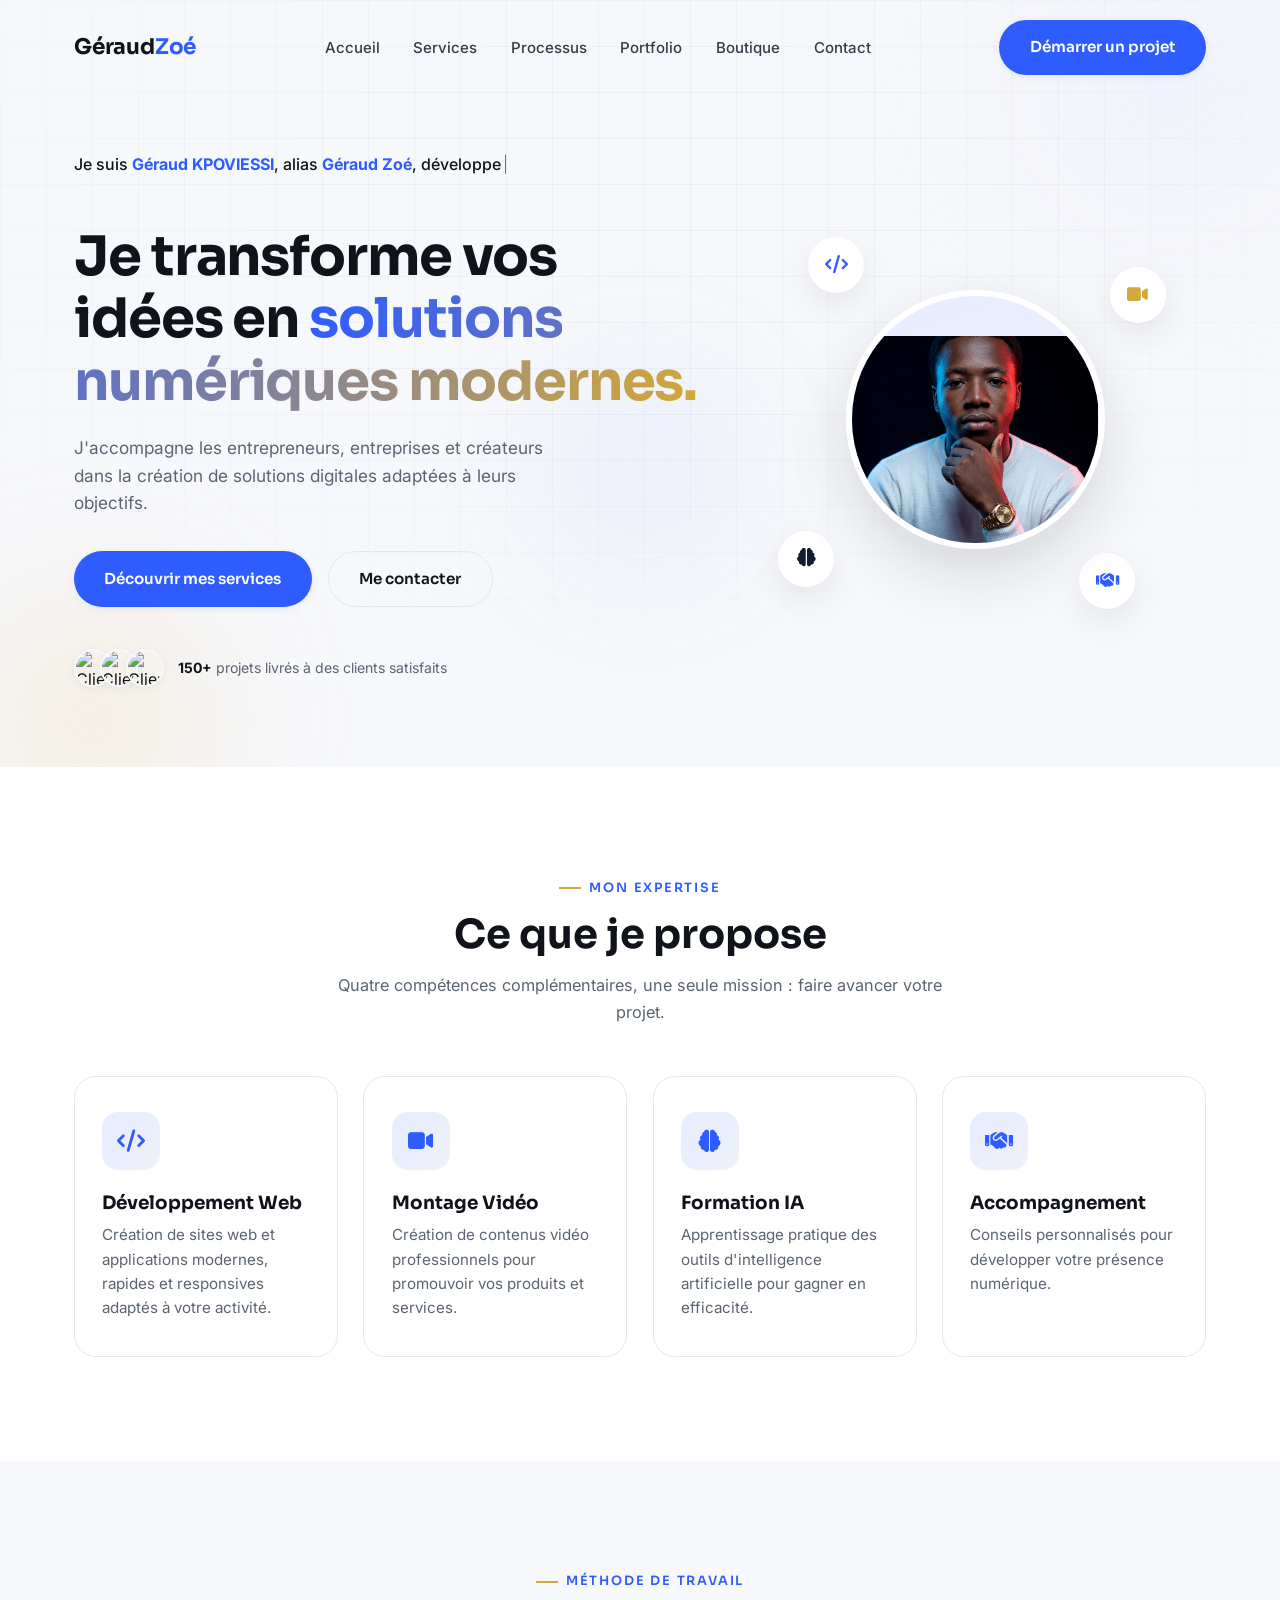
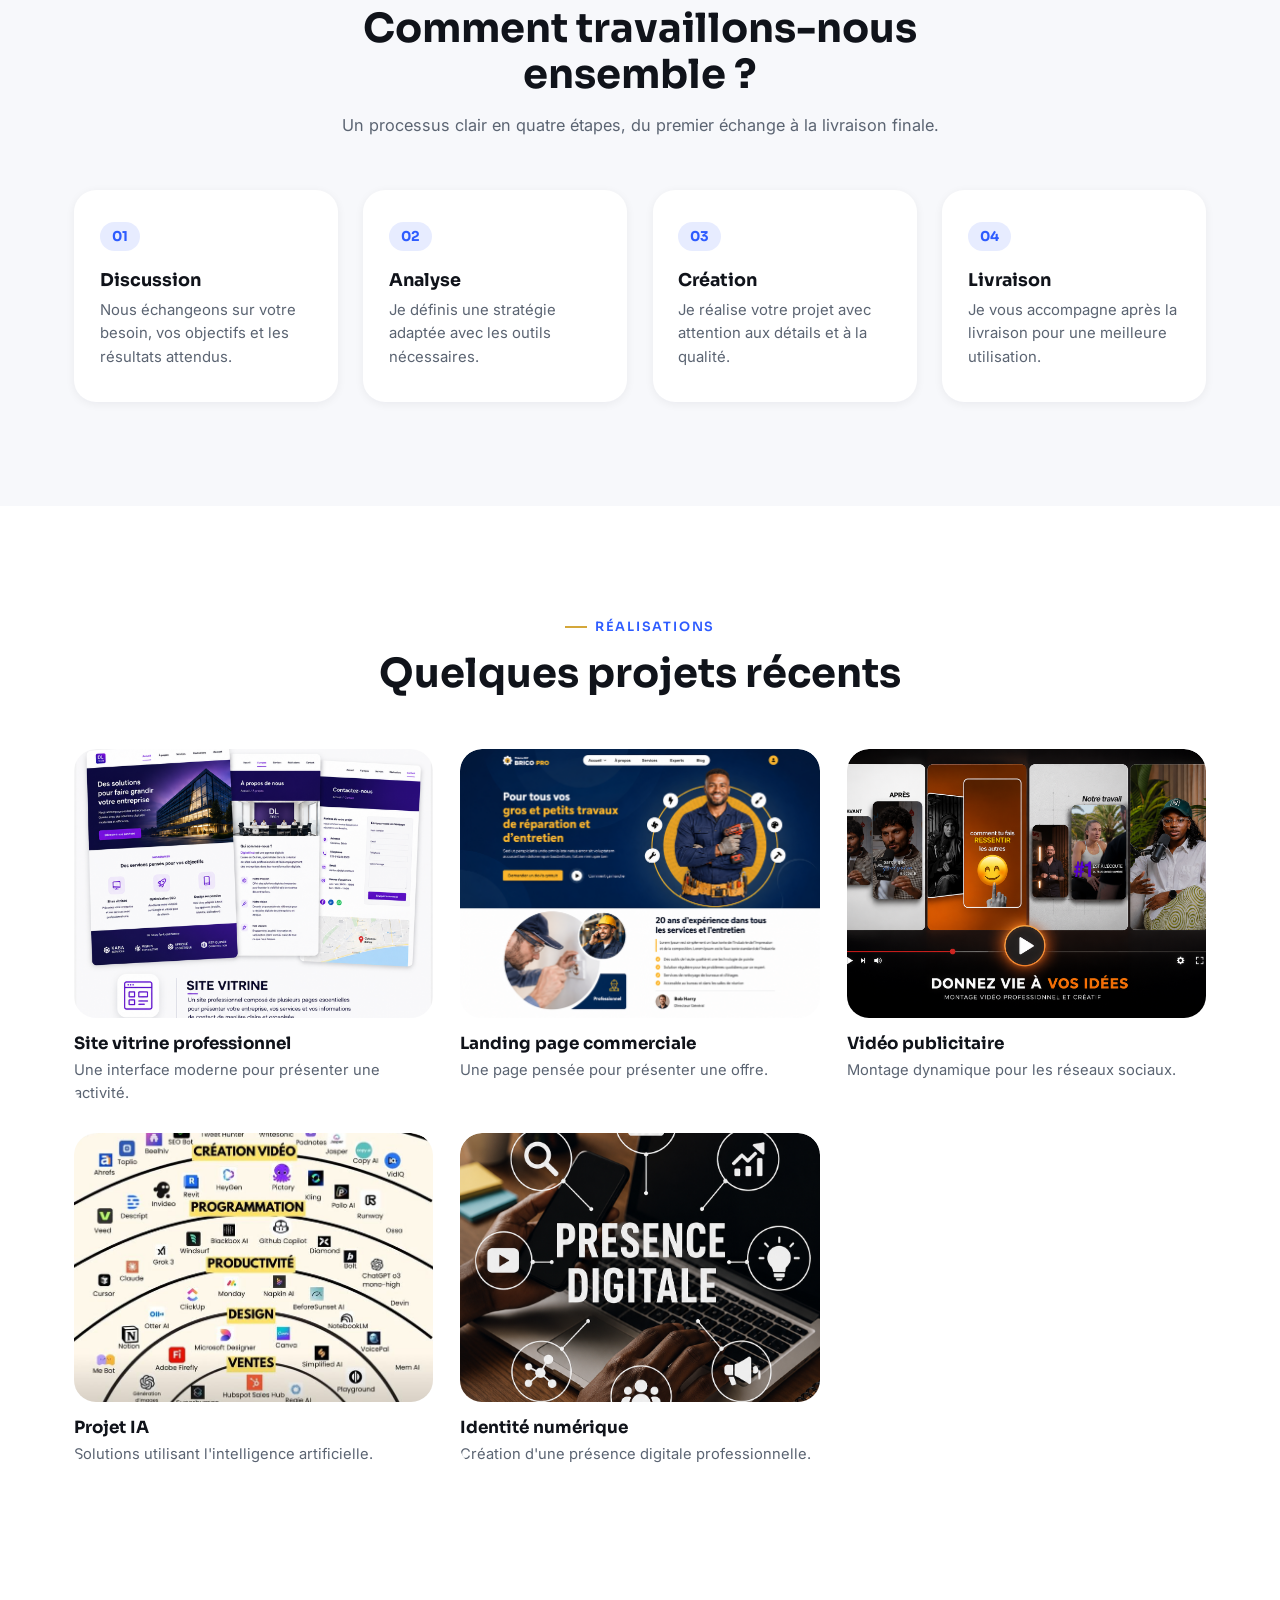
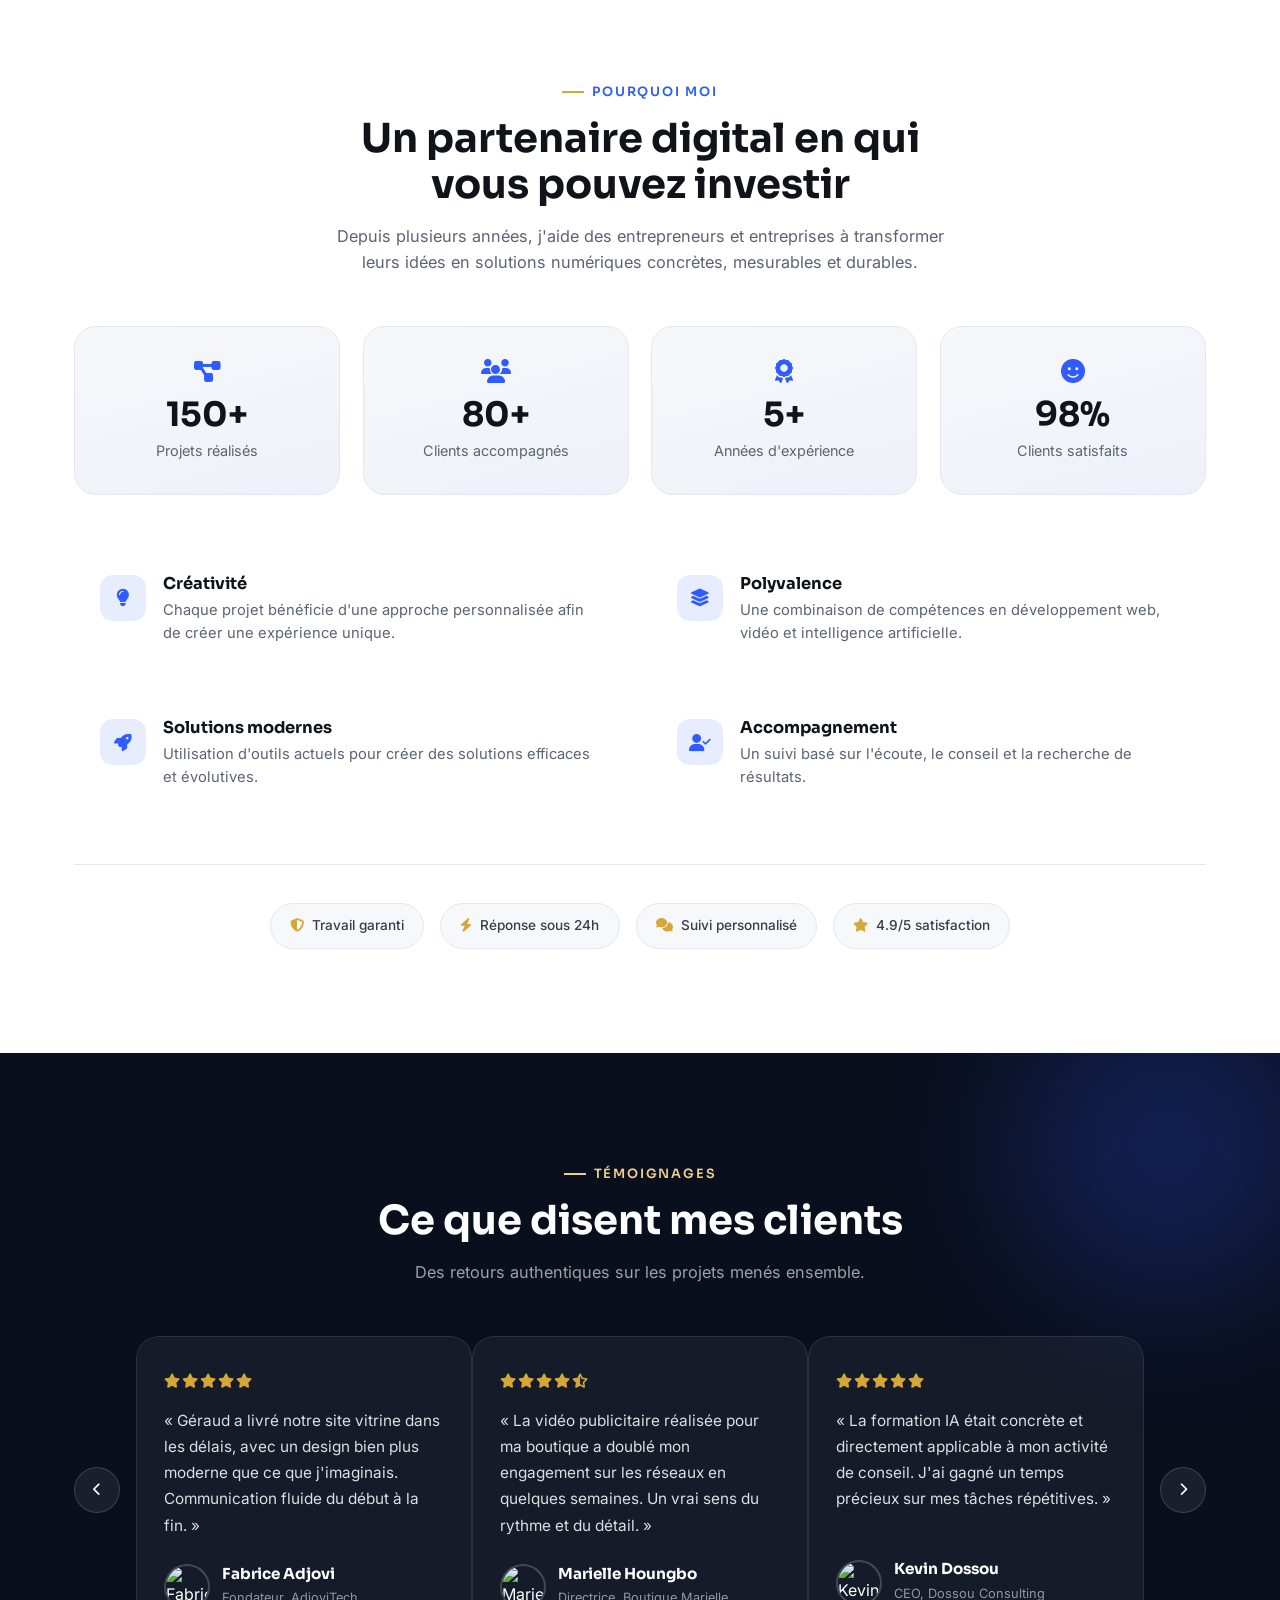
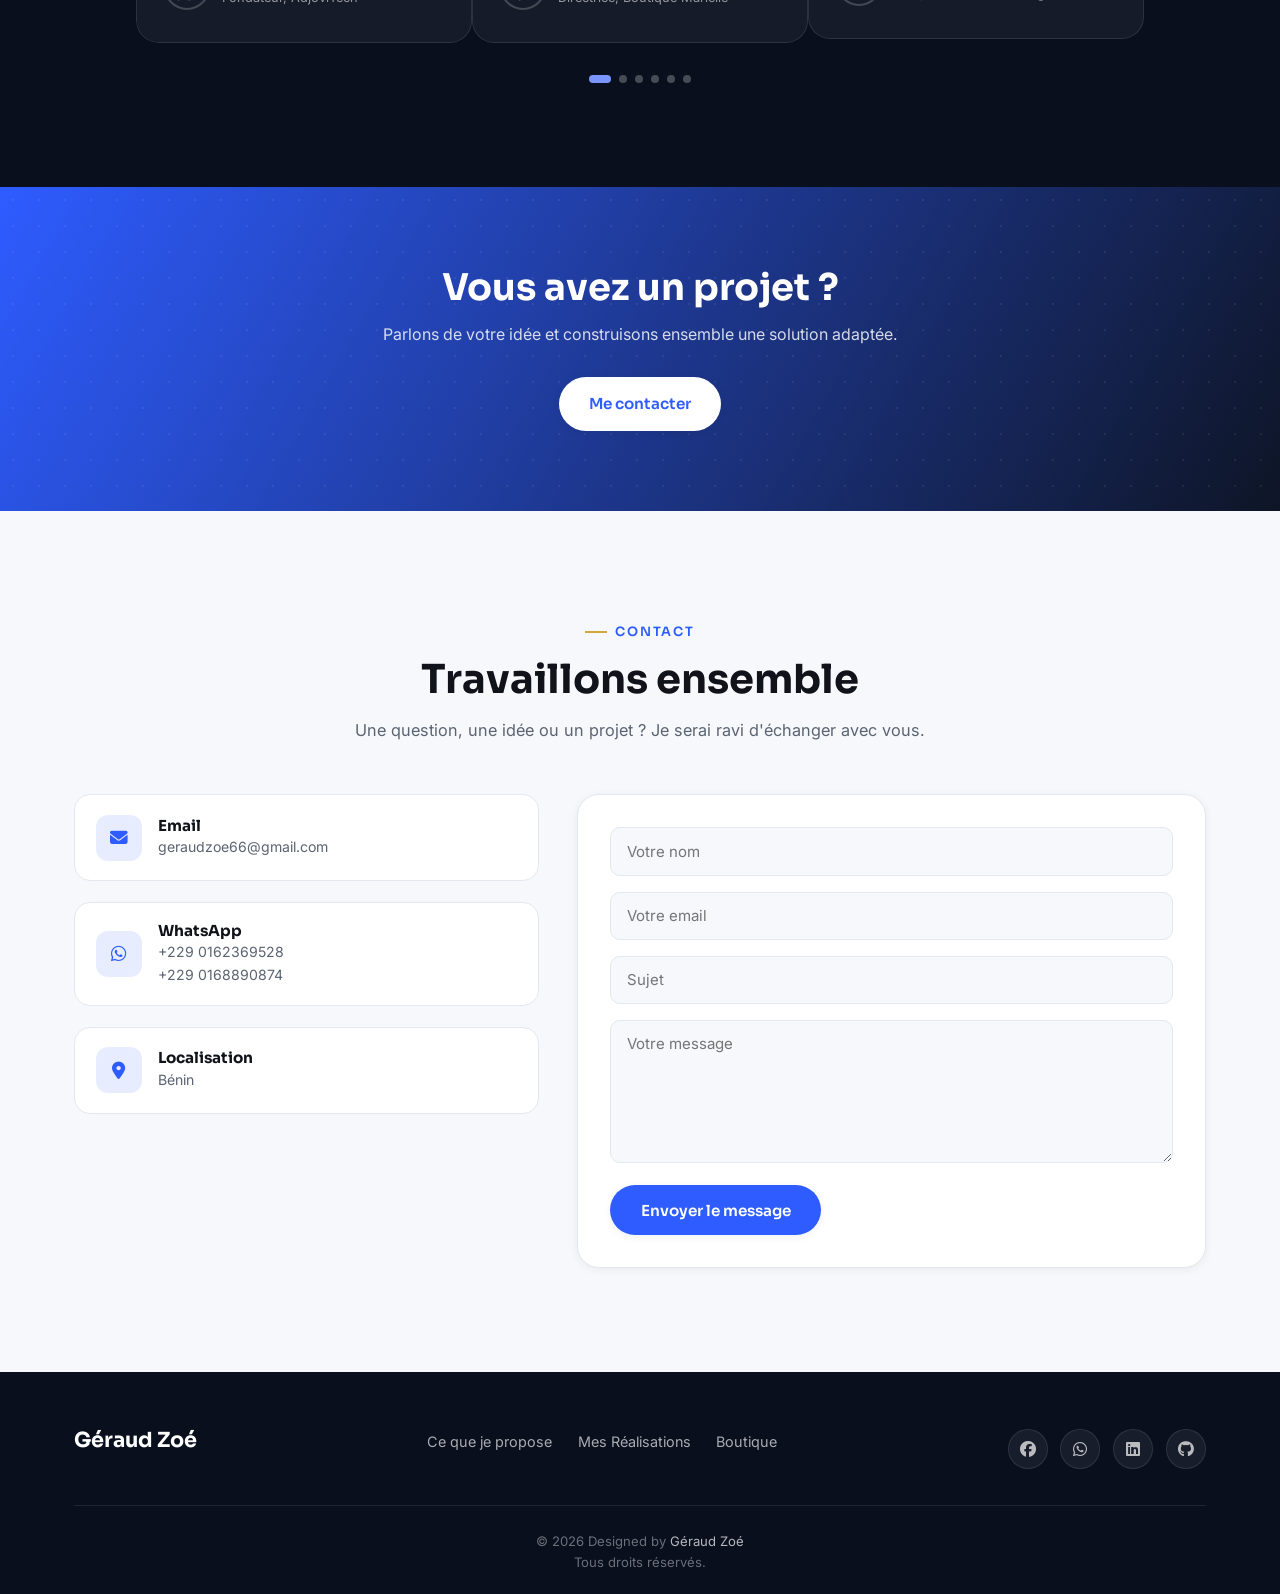
==== commit ed50d388: "suppression de mail to our sécurisé" ====
--- a/index.html
+++ b/index.html
@@ -570,7 +570,7 @@
  
                 </div>
  
-                <form action="mailto:geraudzoe66@gmail.com" method="POST" class="contact-form reveal">
+                <form action="https://formspree.io/f/xrenpooz" method="POST" class="contact-form reveal">
  
                     <input type="text" placeholder="Votre nom">
                     <input type="email" placeholder="Votre email" required>
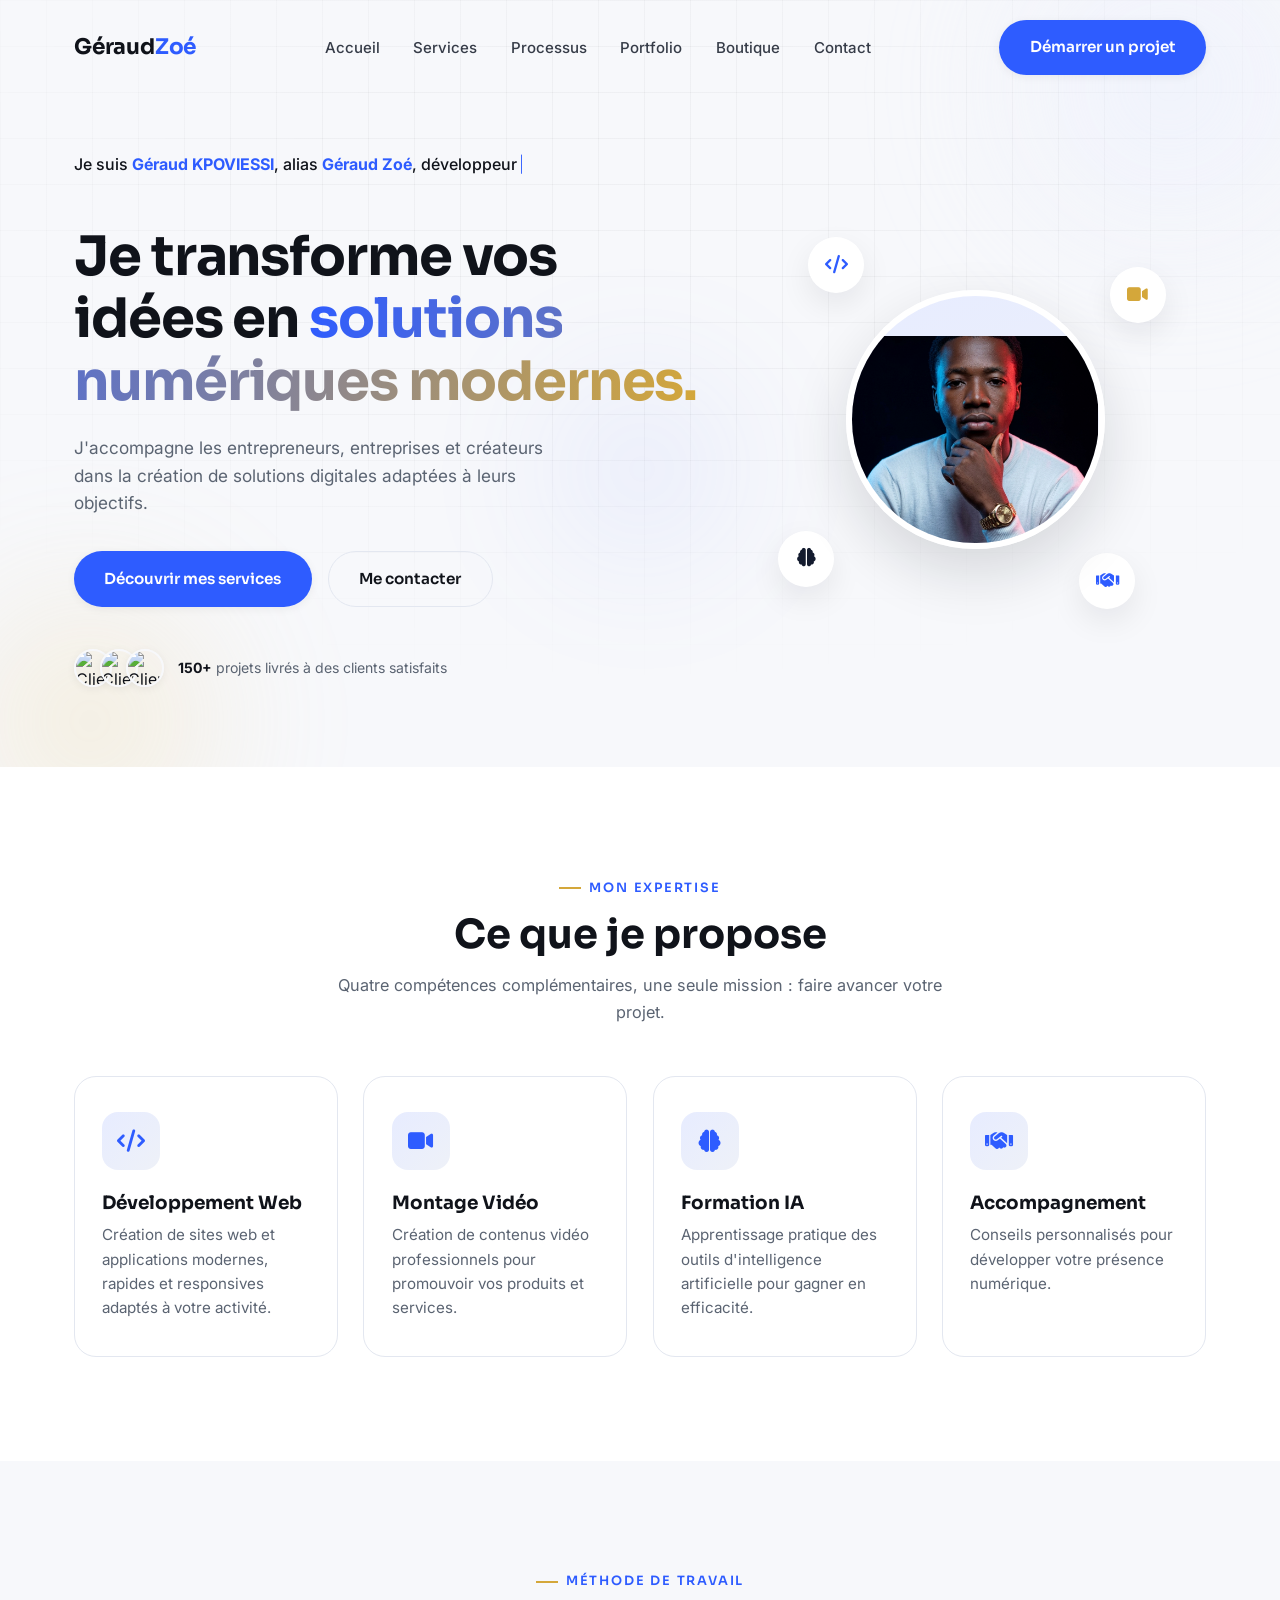
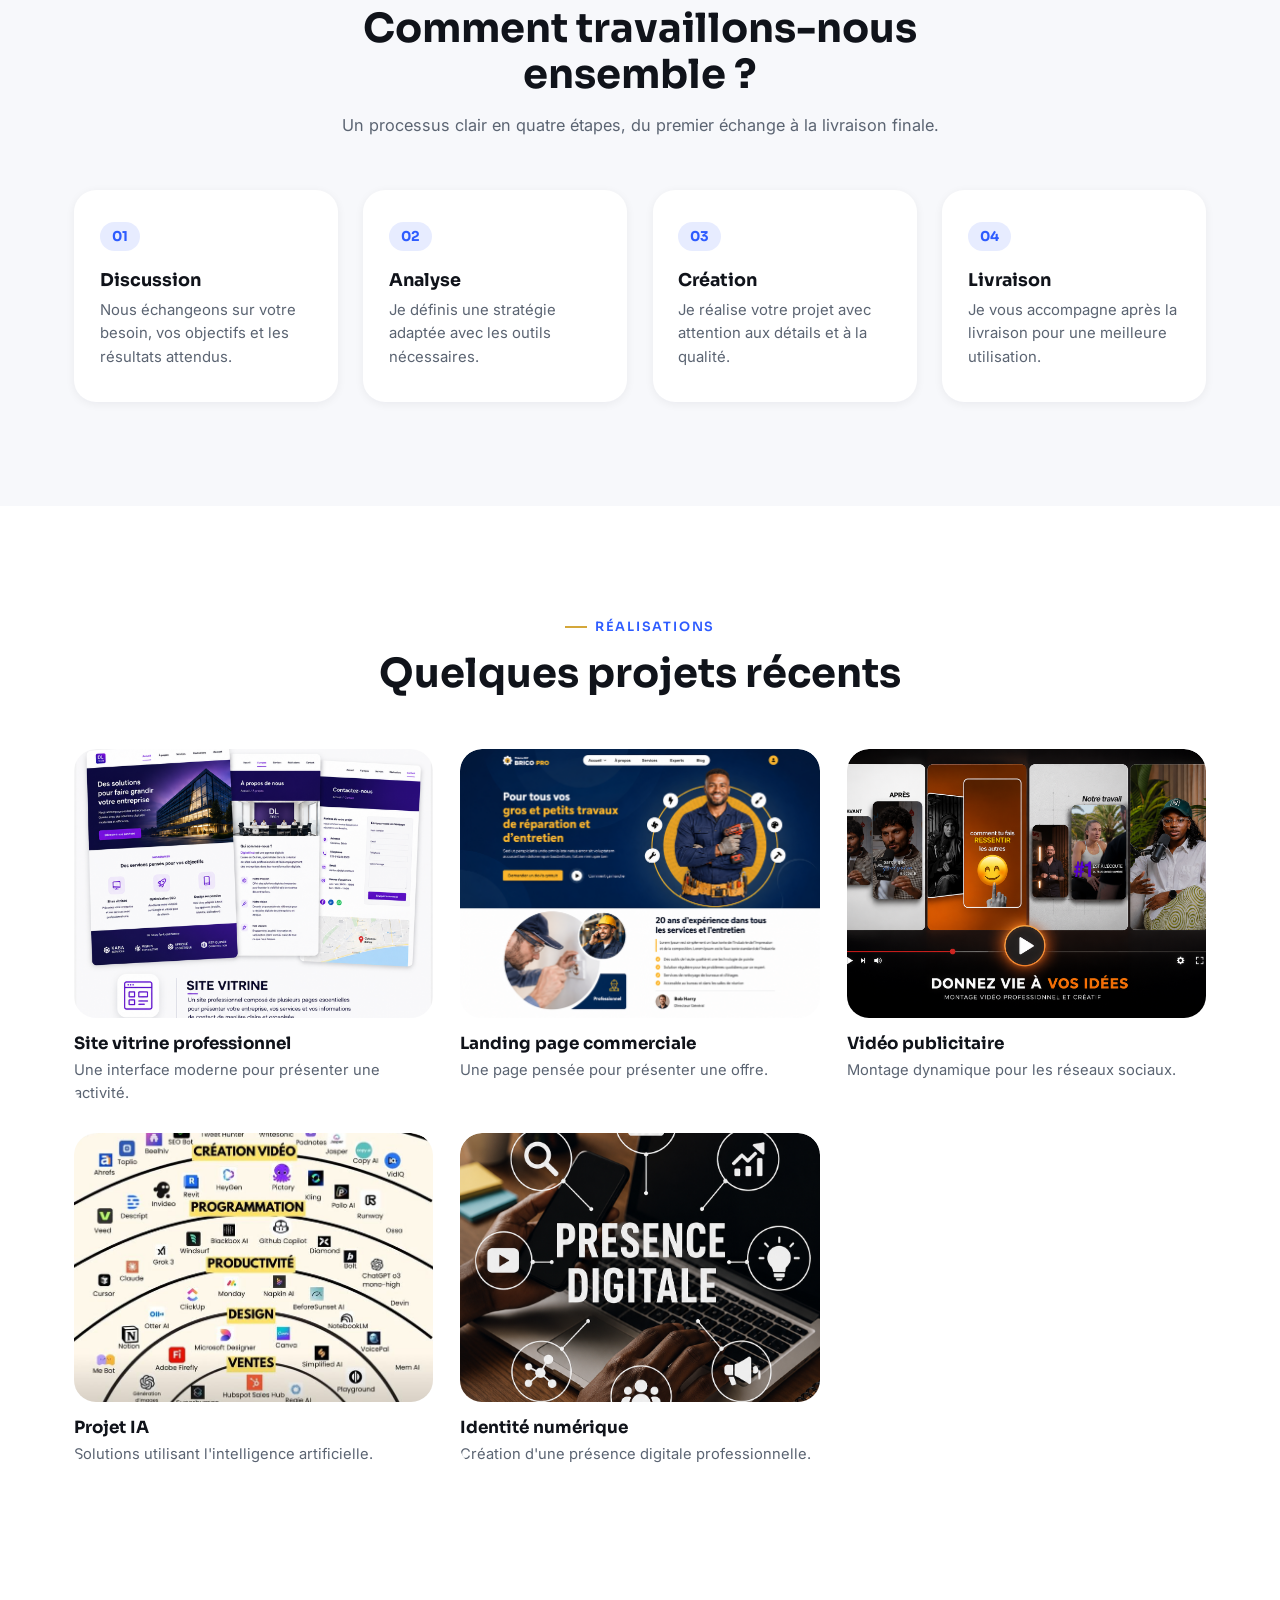
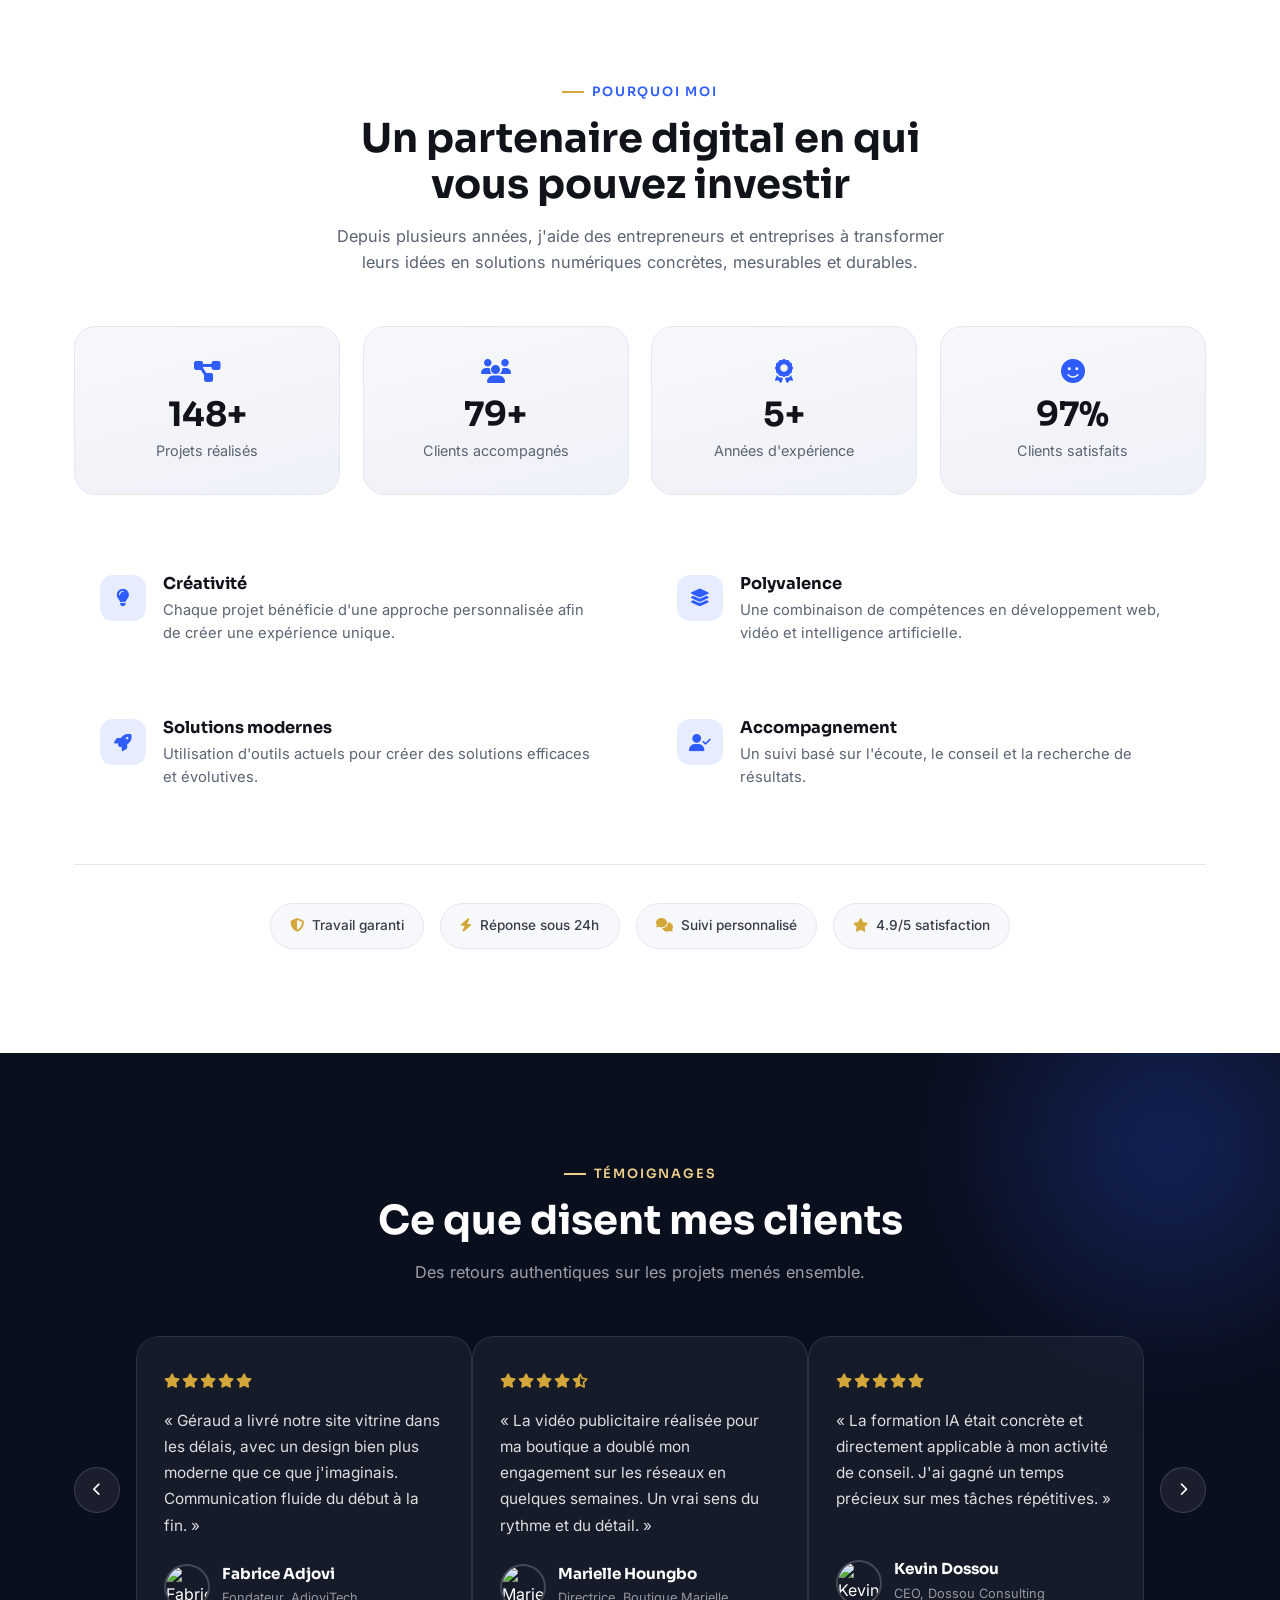
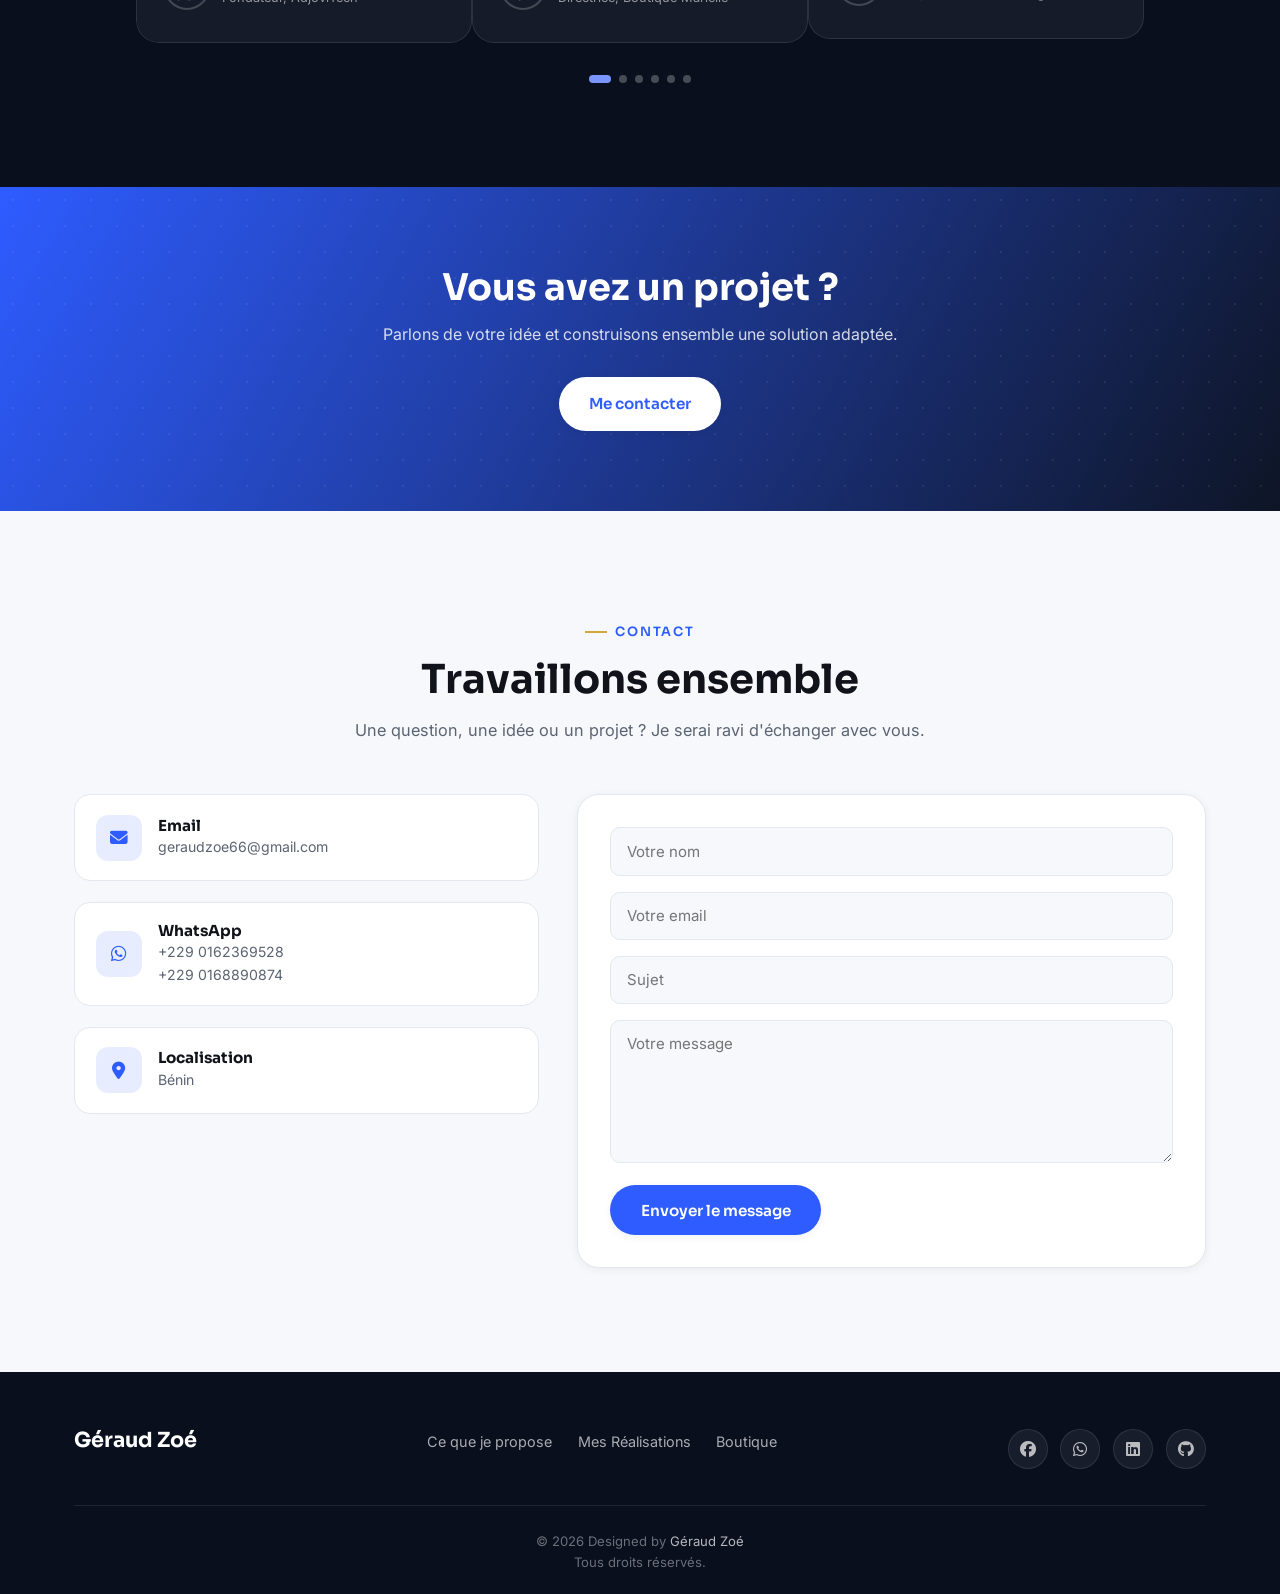
==== commit b9727852: "réglages de form enctype pour direction des msg en mail" ====
--- a/index.html
+++ b/index.html
@@ -570,12 +570,12 @@
  
                 </div>
  
-                <form action="https://formspree.io/f/xrenpooz" method="POST" class="contact-form reveal">
- 
-                    <input type="text" placeholder="Votre nom">
-                    <input type="email" placeholder="Votre email" required>
-                    <input type="text" placeholder="Sujet">
-                    <textarea rows="6" placeholder="Votre message"></textarea>
+                <form action="https://formspree.io/f/xrenpooz" method="POST" enctype="multipart/form-data" class="contact-form reveal">
+ 
+                    <input type="text" placeholder="Votre nom" name="name" required>
+                    <input type="email" placeholder="Votre email" name="email" required>
+                    <input type="text" placeholder="Sujet" name="subject">
+                    <textarea rows="6" placeholder="Votre message" name="message" required></textarea>
  
                     <button class="btn primary-btn">
                         <span>Envoyer le message</span>
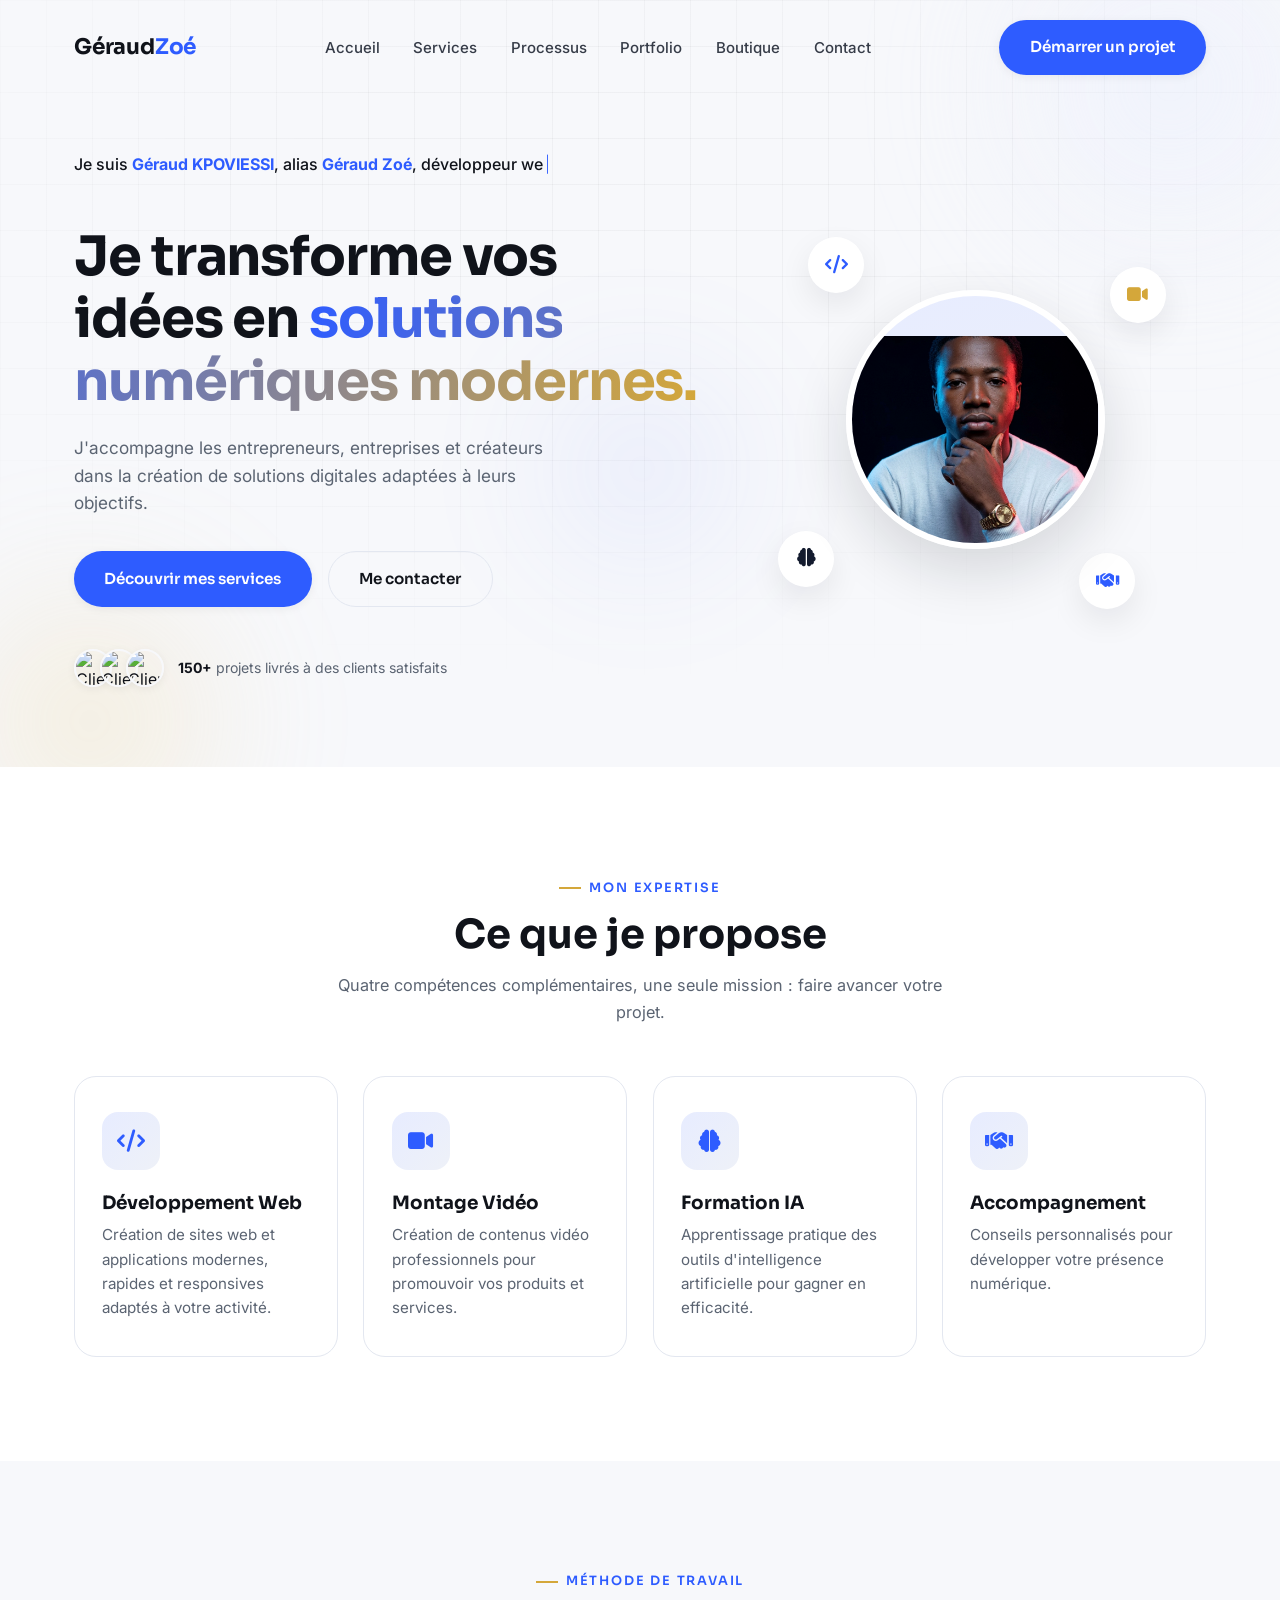
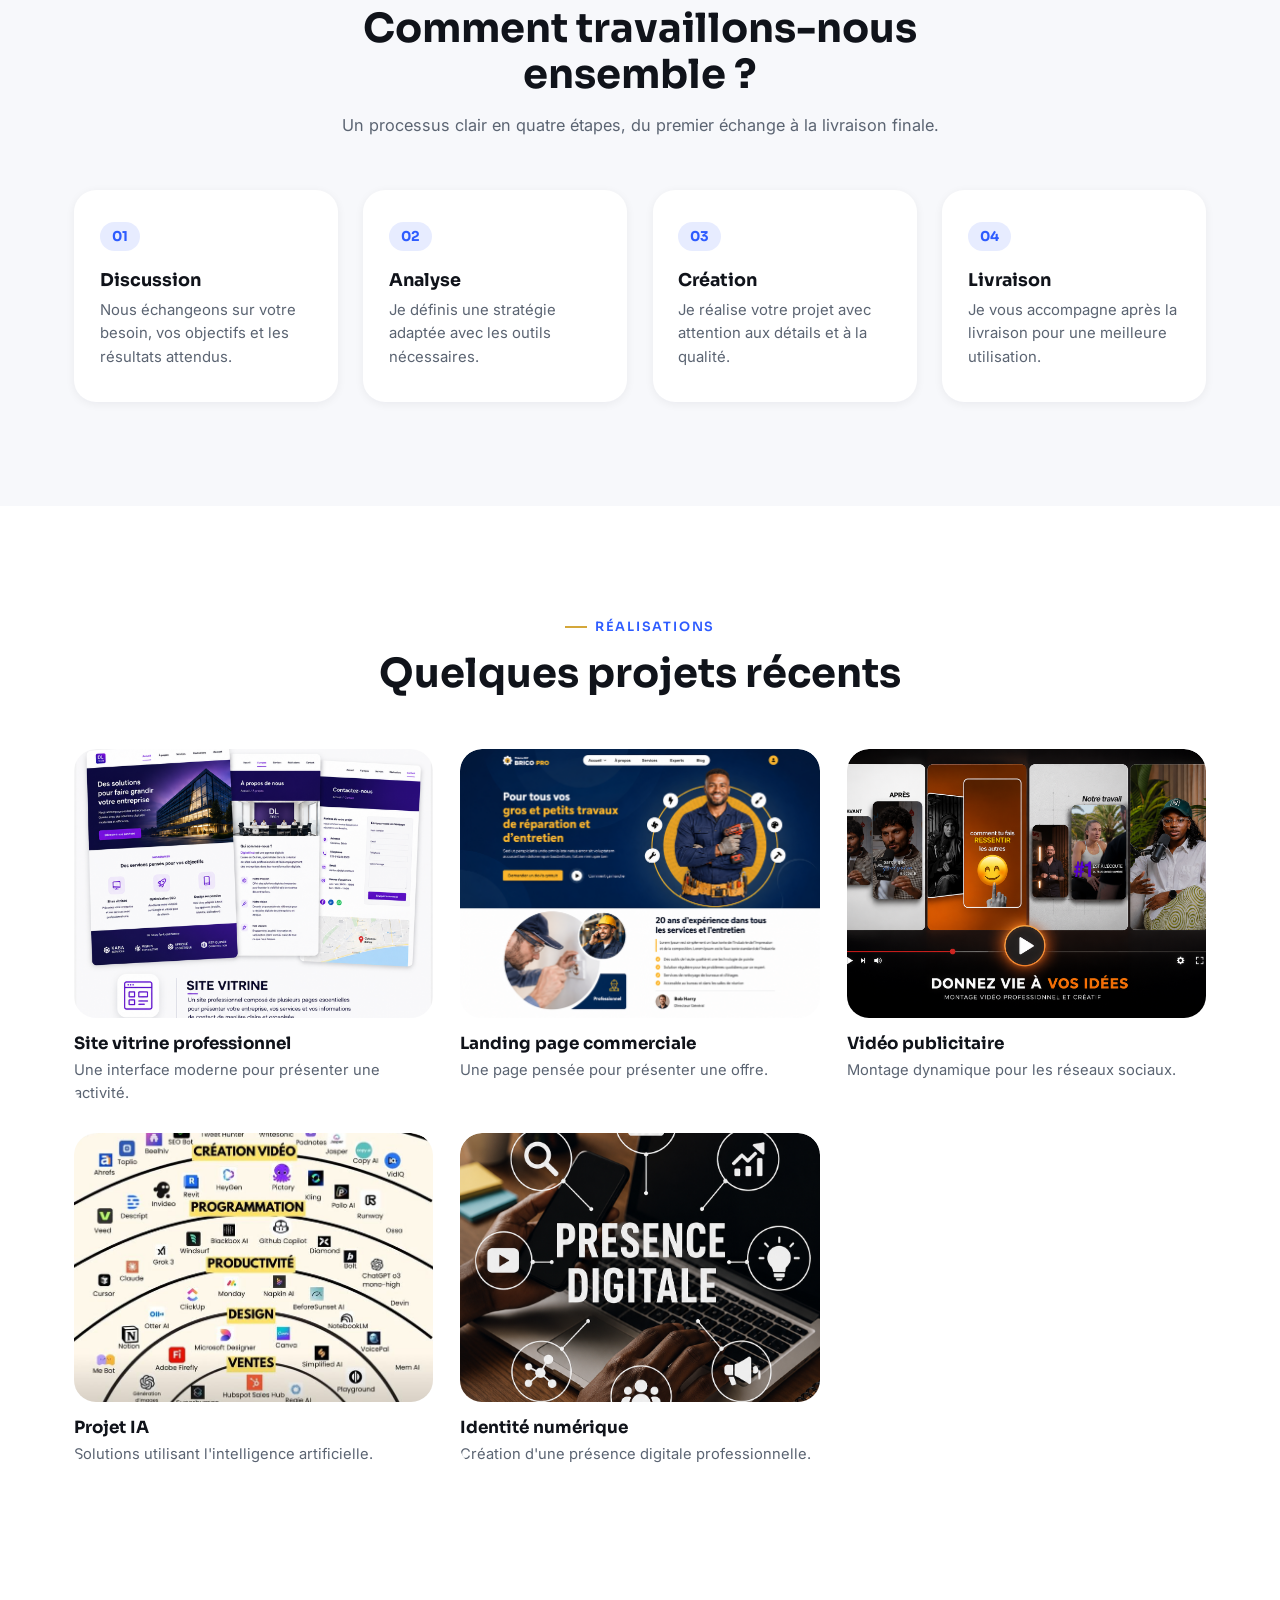
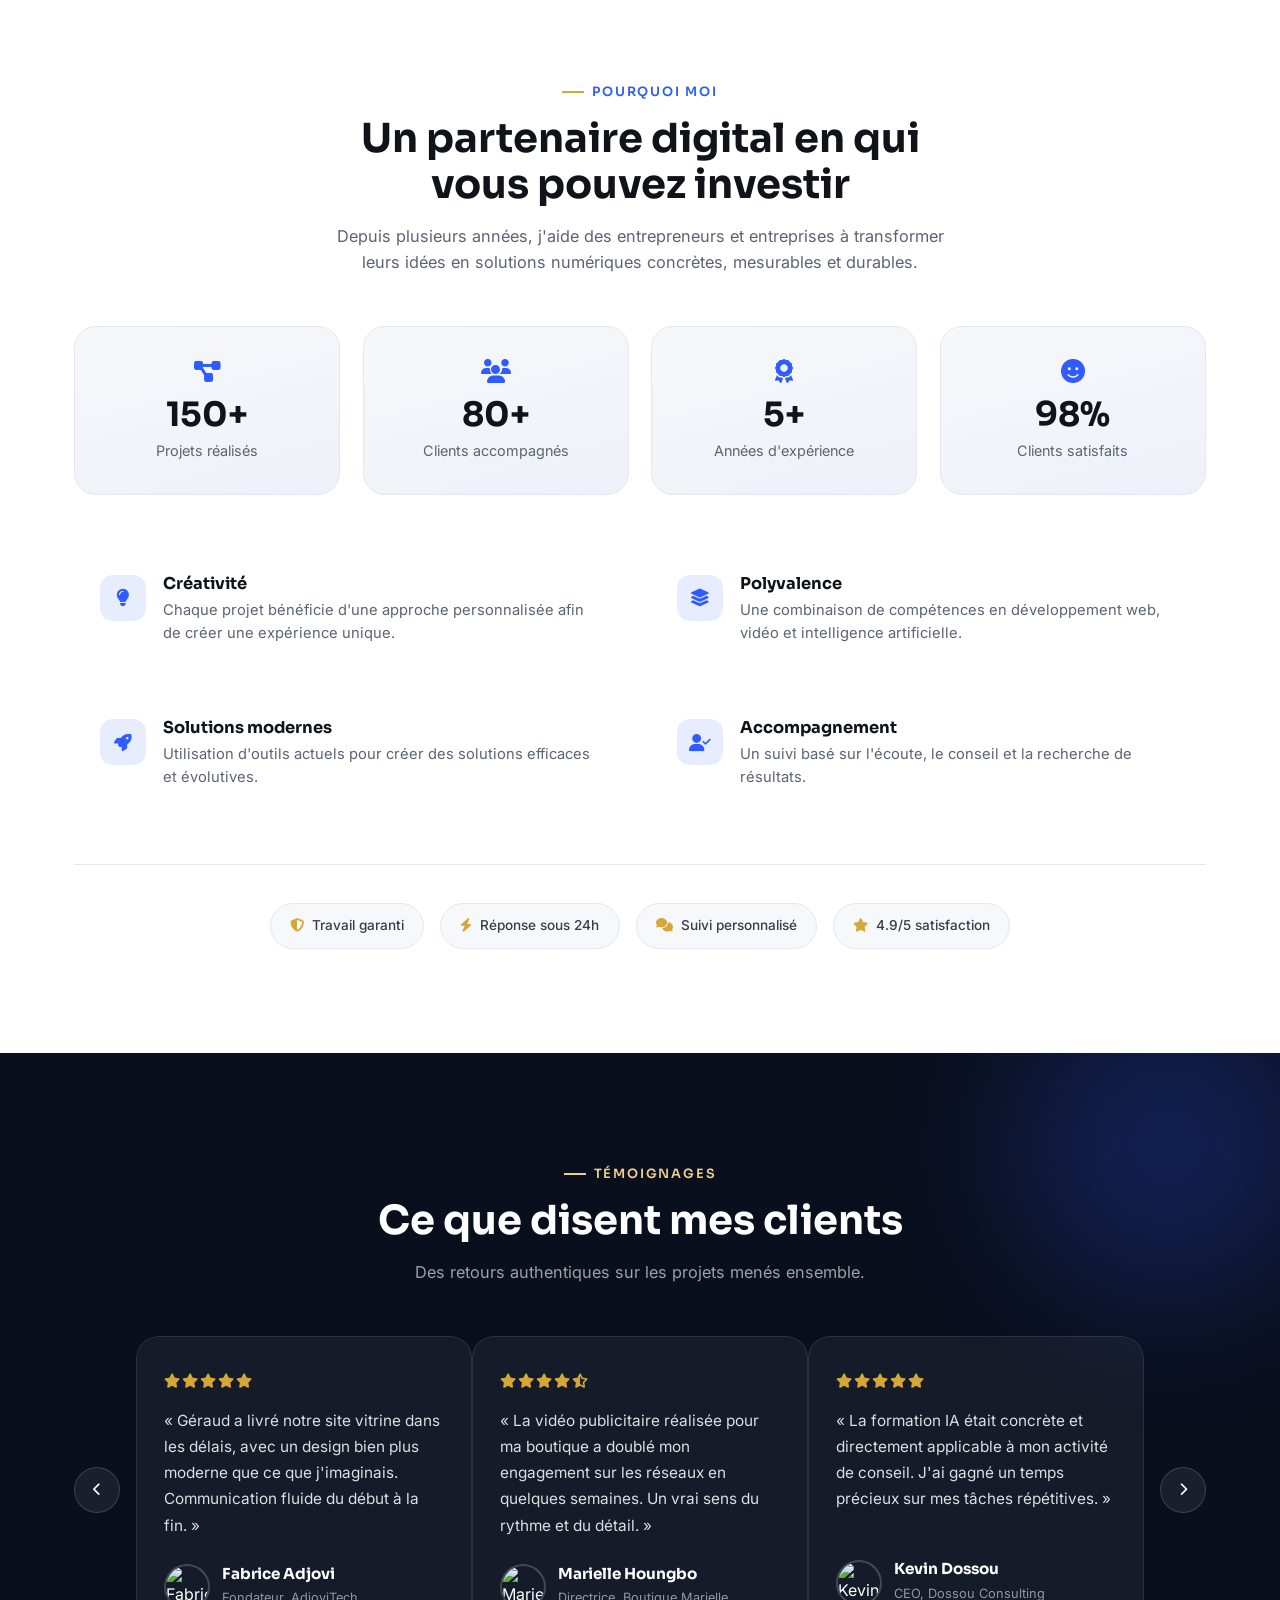
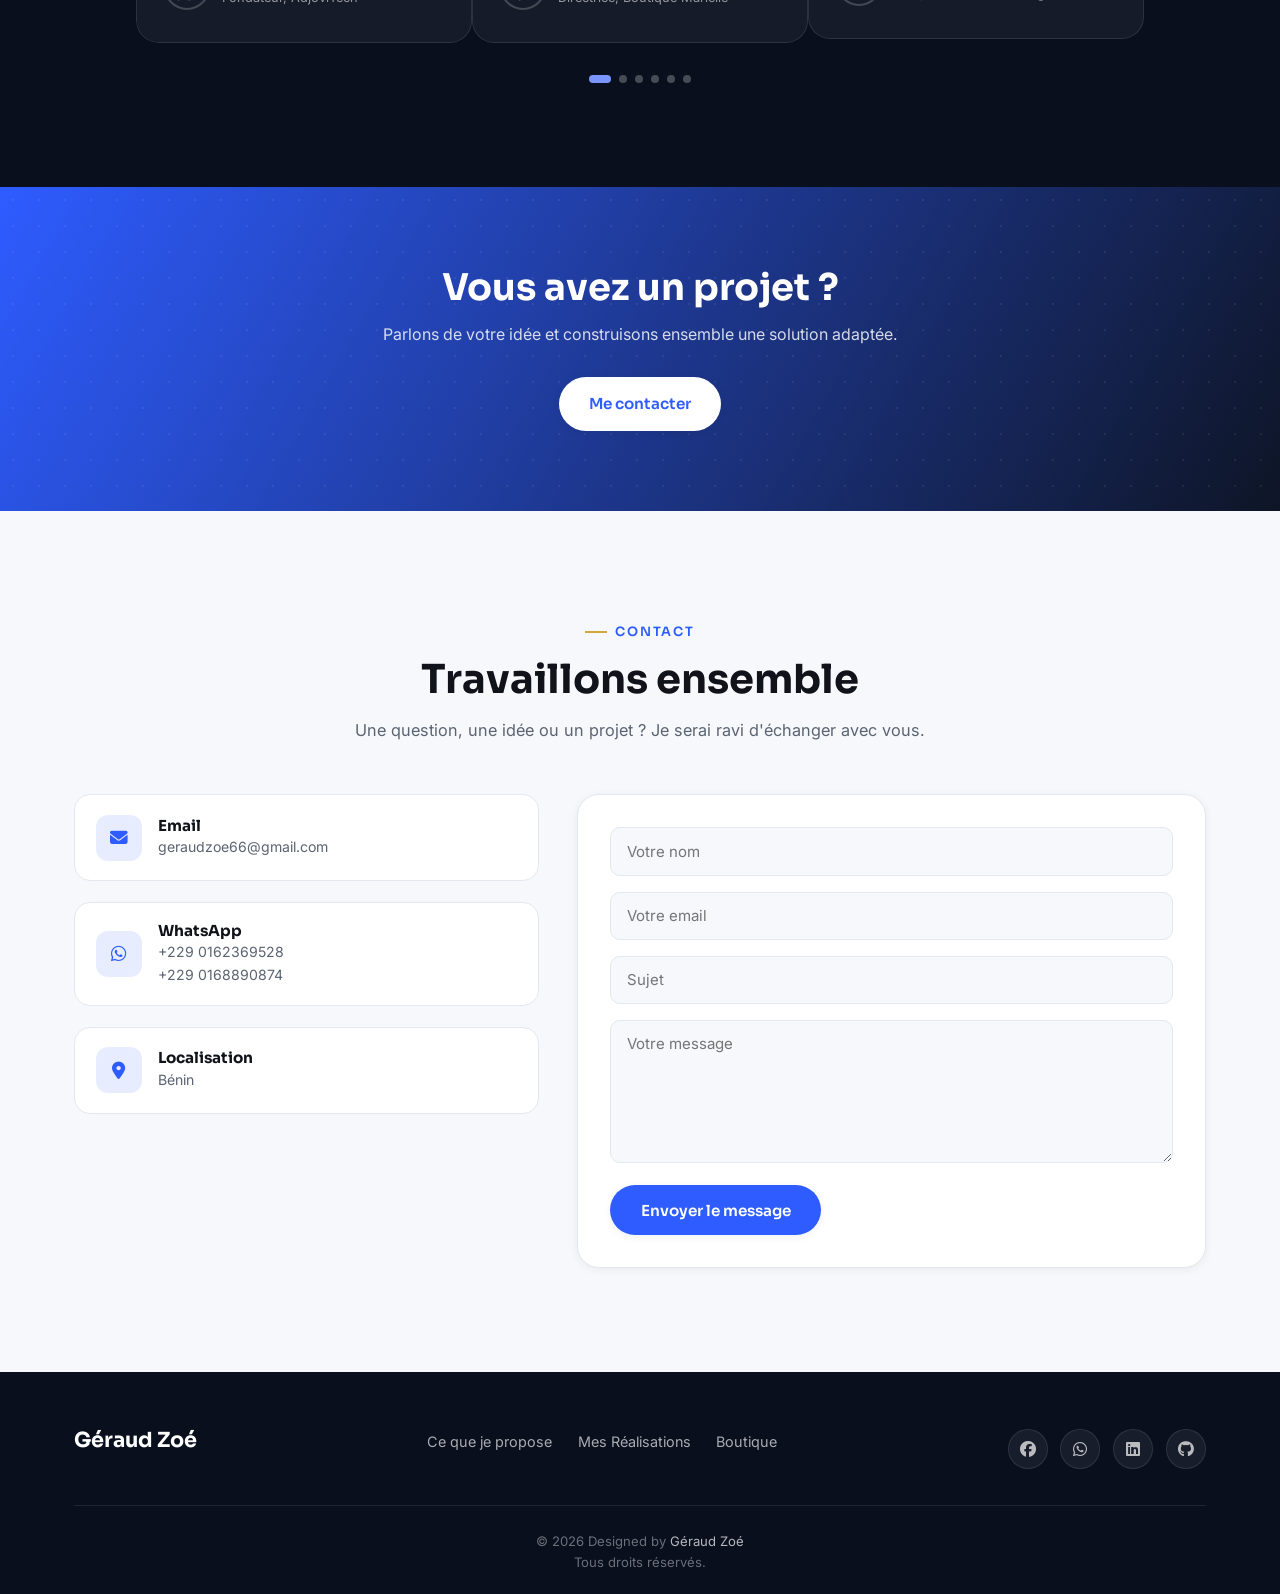
==== commit afc044b3: "javascript pour bloquer form io" ====
--- a/index.html
+++ b/index.html
@@ -631,6 +631,33 @@
  
     <!-- ================= JAVASCRIPT ================= -->
     <script src="js/script.js"></script>
+    <script>
+  var form = document.getElementById("votre-id-formulaire"); // Ajoutez id="votre-id-formulaire" à votre <form>
+  
+  async function handleSubmit(event) {
+    event.preventDefault();
+    var status = document.getElementById("statut-formulaire"); // Un petit paragraphe <p id="statut-formulaire"></p> pour afficher le succès
+    var data = new FormData(event.target);
+    
+    fetch(event.target.action, {
+      method: form.method,
+      body: data,
+      headers: {
+          'Accept': 'application/json'
+      }
+    }).then(response => {
+      if (response.ok) {
+        status.innerHTML = "Merci ! Votre message a bien été envoyé.";
+        form.reset(); // Vide le formulaire
+      } else {
+        status.innerHTML = "Oups ! Il y a eu un problème lors de l'envoi.";
+      }
+    }).catch(error => {
+      status.innerHTML = "Oups ! Impossible de se connecter au serveur.";
+    });
+  }
+  form.addEventListener("submit", handleSubmit)
+</script>
  
 </body>
  
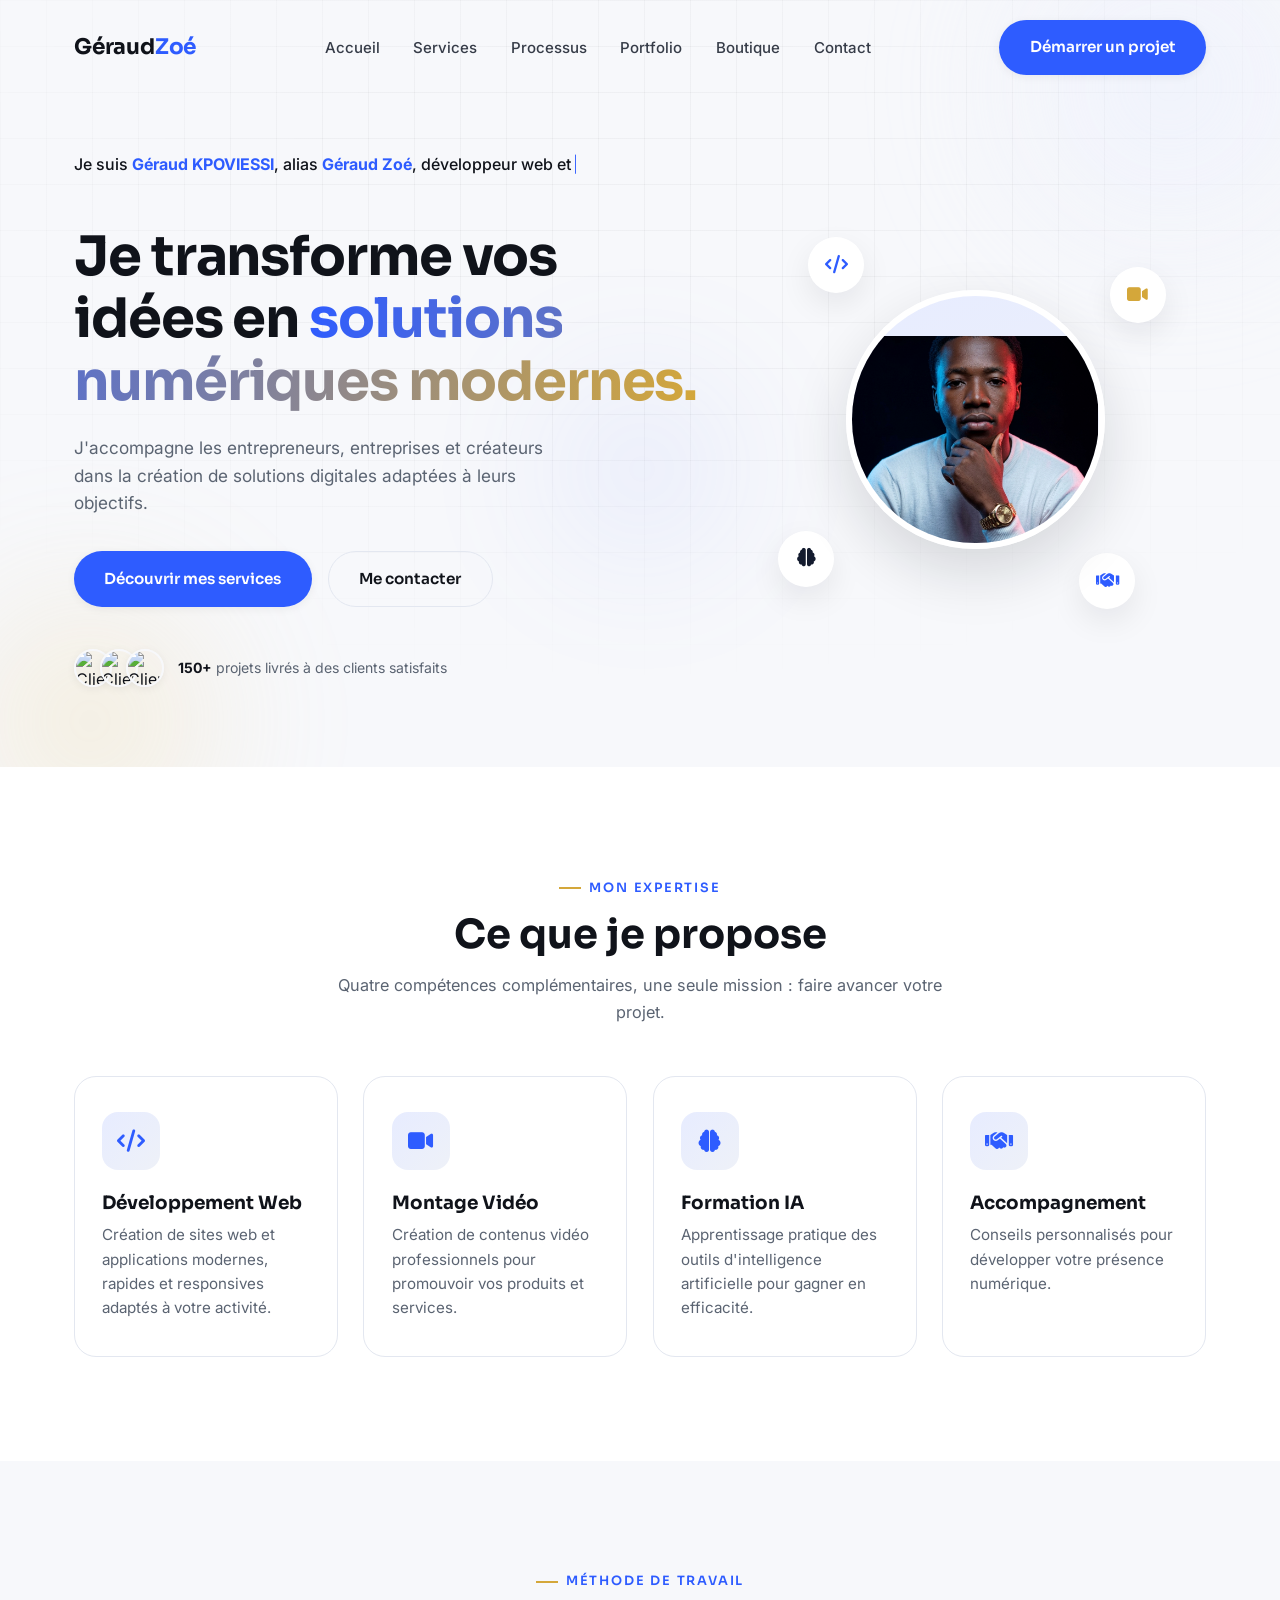
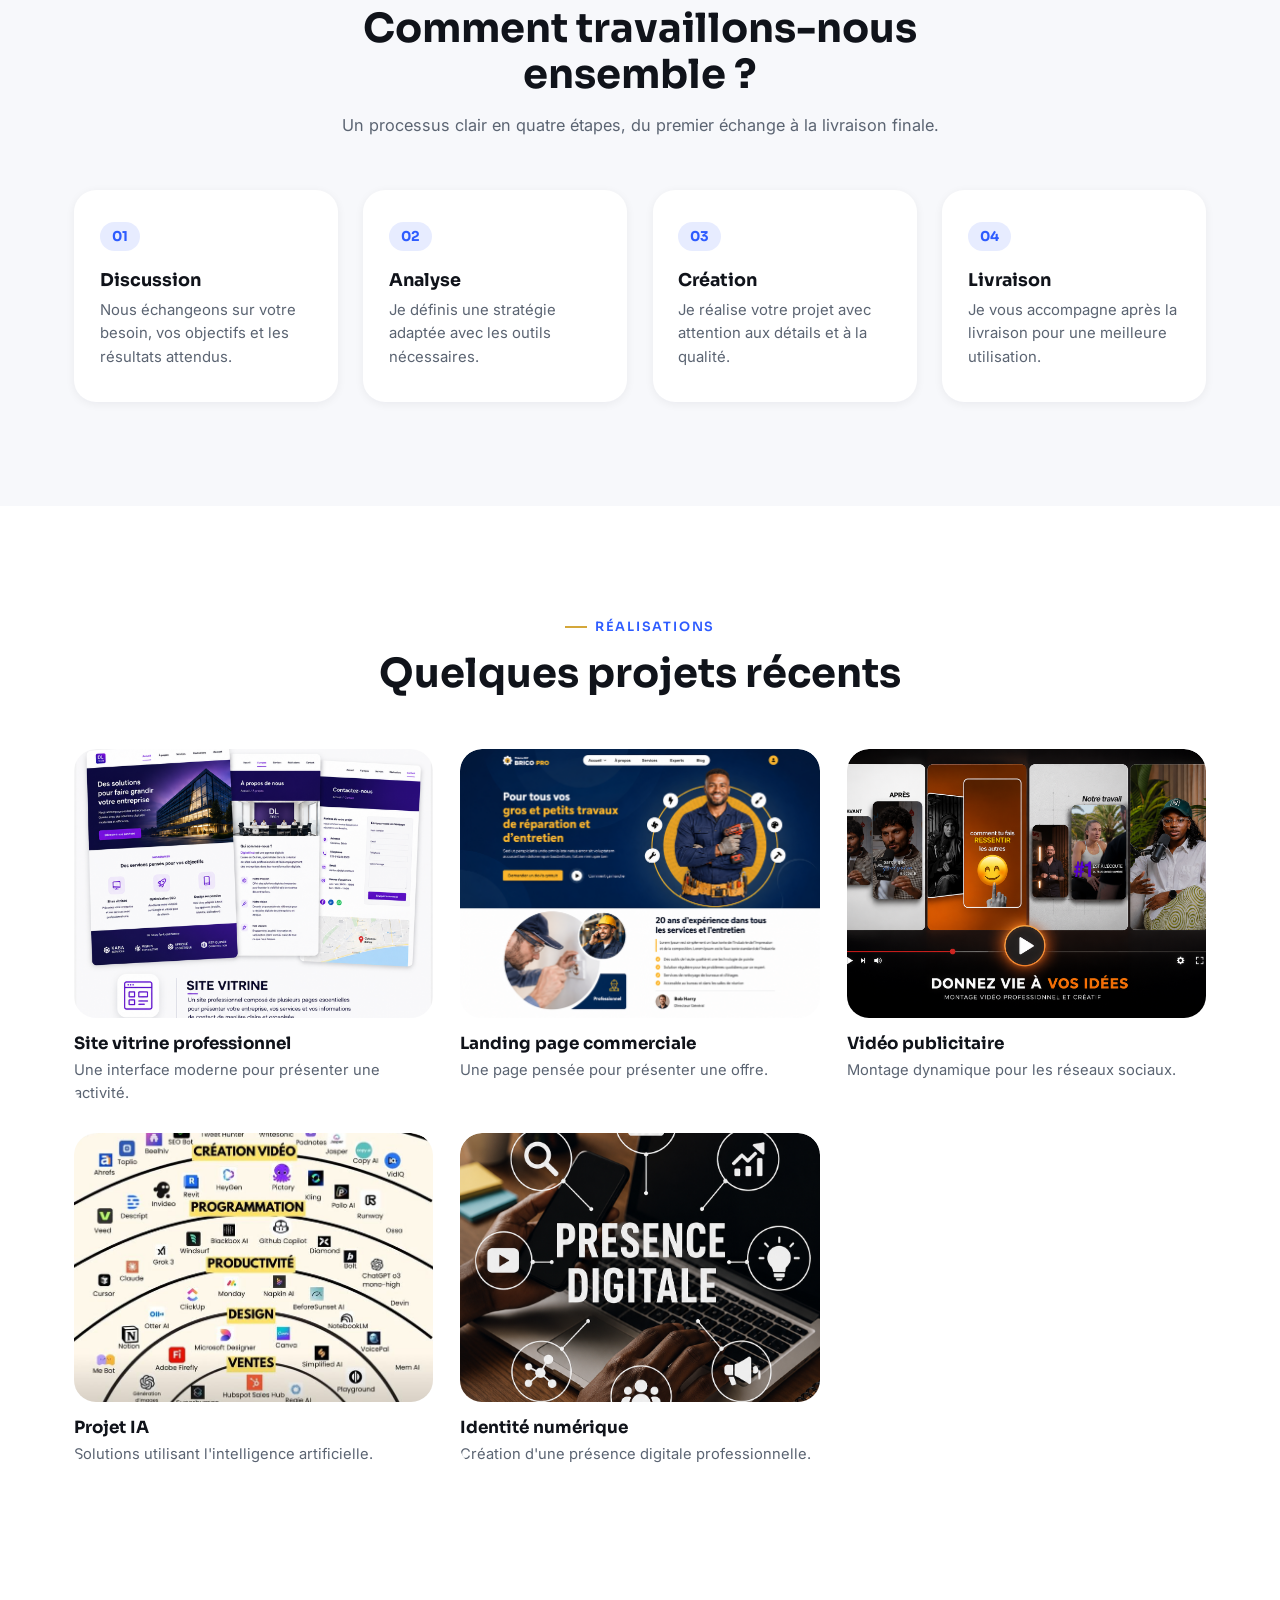
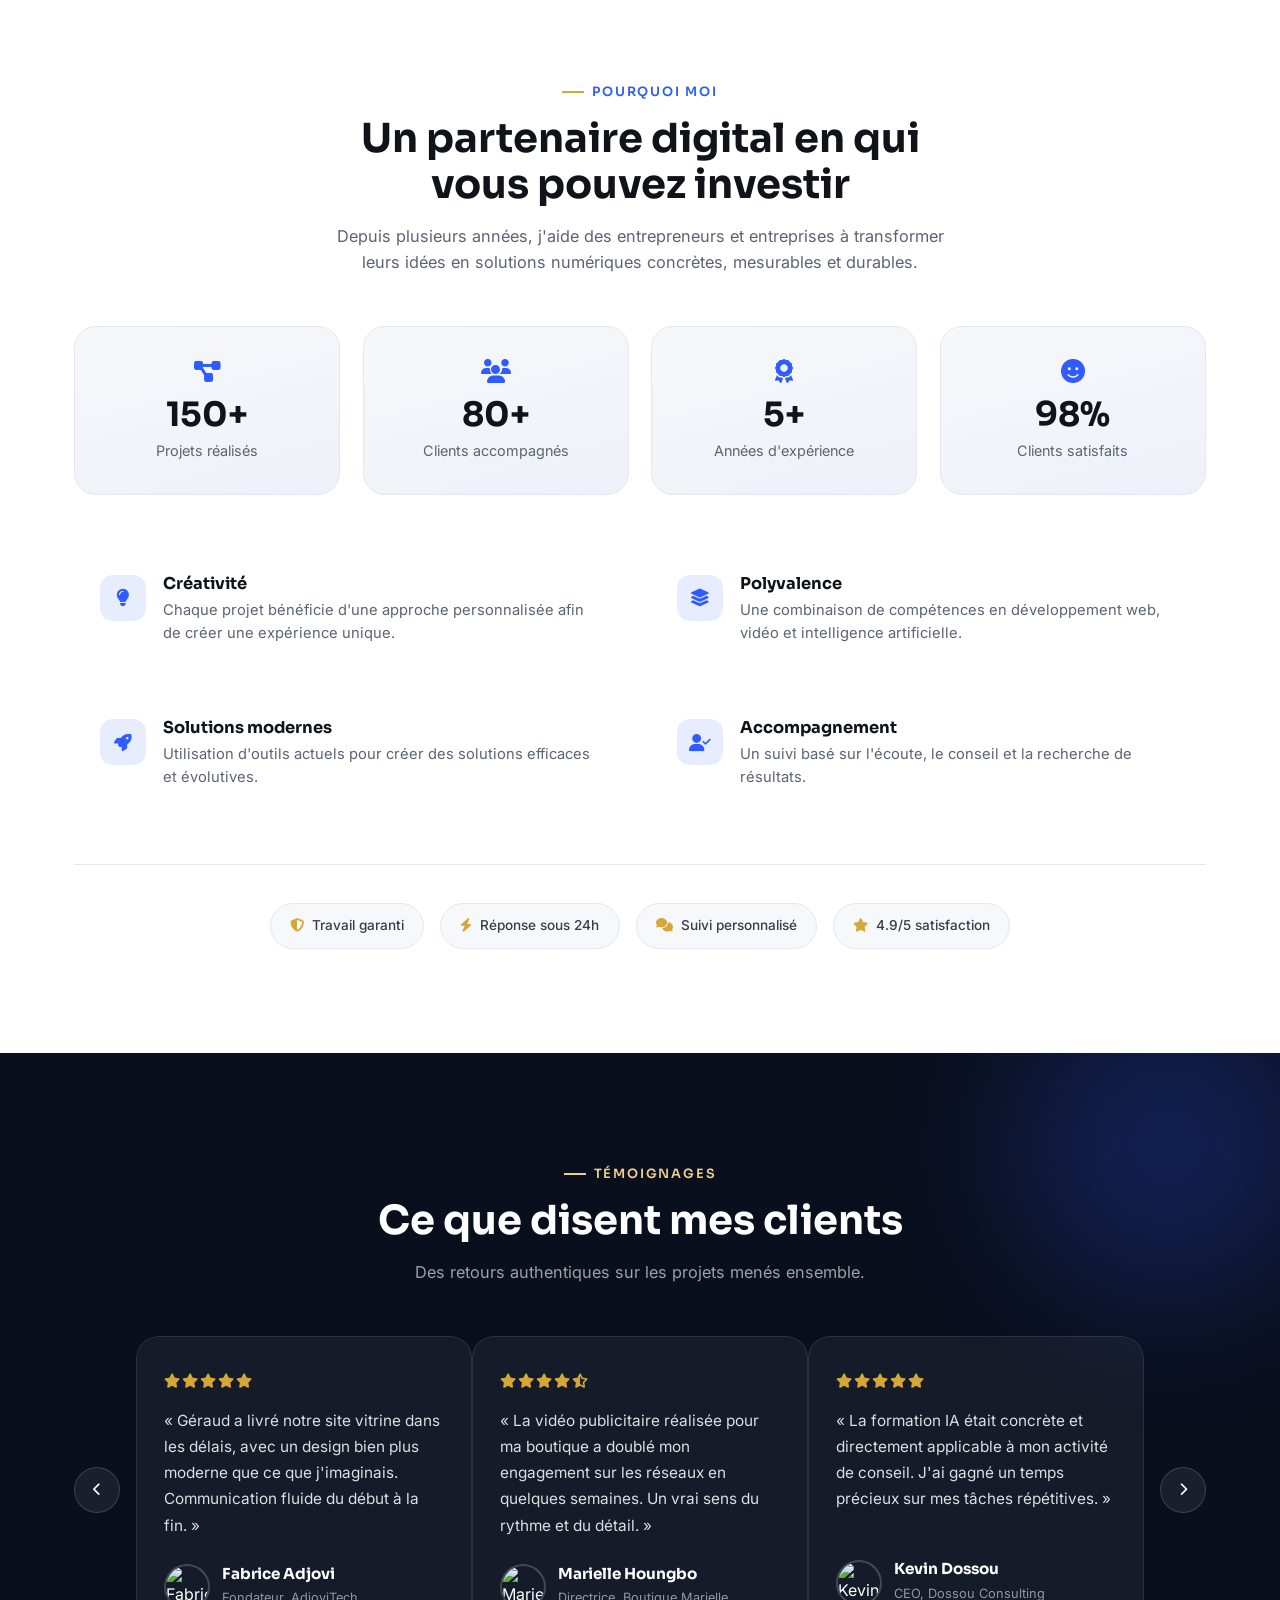
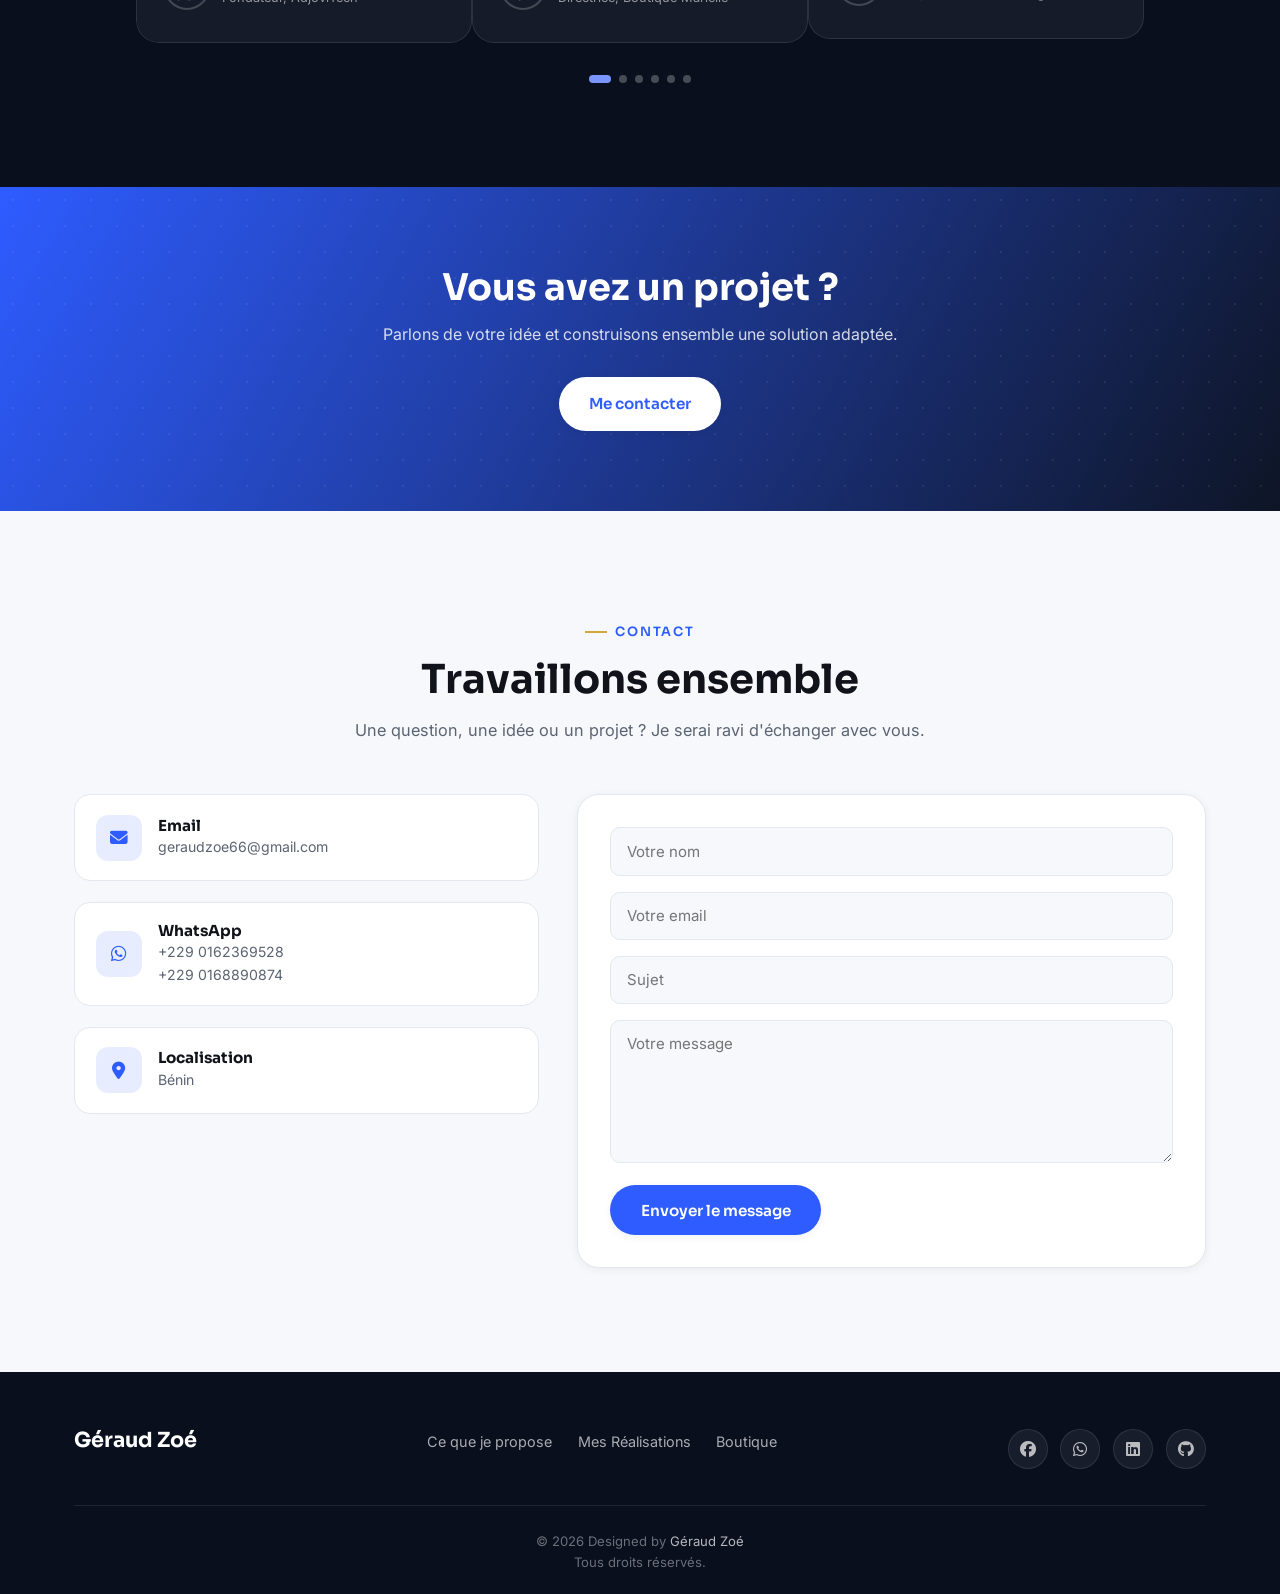
==== commit fd5638d3: "annulation du javascr" ====
--- a/index.html
+++ b/index.html
@@ -631,34 +631,6 @@
  
     <!-- ================= JAVASCRIPT ================= -->
     <script src="js/script.js"></script>
-    <script>
-  var form = document.getElementById("votre-id-formulaire"); // Ajoutez id="votre-id-formulaire" à votre <form>
-  
-  async function handleSubmit(event) {
-    event.preventDefault();
-    var status = document.getElementById("statut-formulaire"); // Un petit paragraphe <p id="statut-formulaire"></p> pour afficher le succès
-    var data = new FormData(event.target);
-    
-    fetch(event.target.action, {
-      method: form.method,
-      body: data,
-      headers: {
-          'Accept': 'application/json'
-      }
-    }).then(response => {
-      if (response.ok) {
-        status.innerHTML = "Merci ! Votre message a bien été envoyé.";
-        form.reset(); // Vide le formulaire
-      } else {
-        status.innerHTML = "Oups ! Il y a eu un problème lors de l'envoi.";
-      }
-    }).catch(error => {
-      status.innerHTML = "Oups ! Impossible de se connecter au serveur.";
-    });
-  }
-  form.addEventListener("submit", handleSubmit)
-</script>
- 
 </body>
  
 </html>
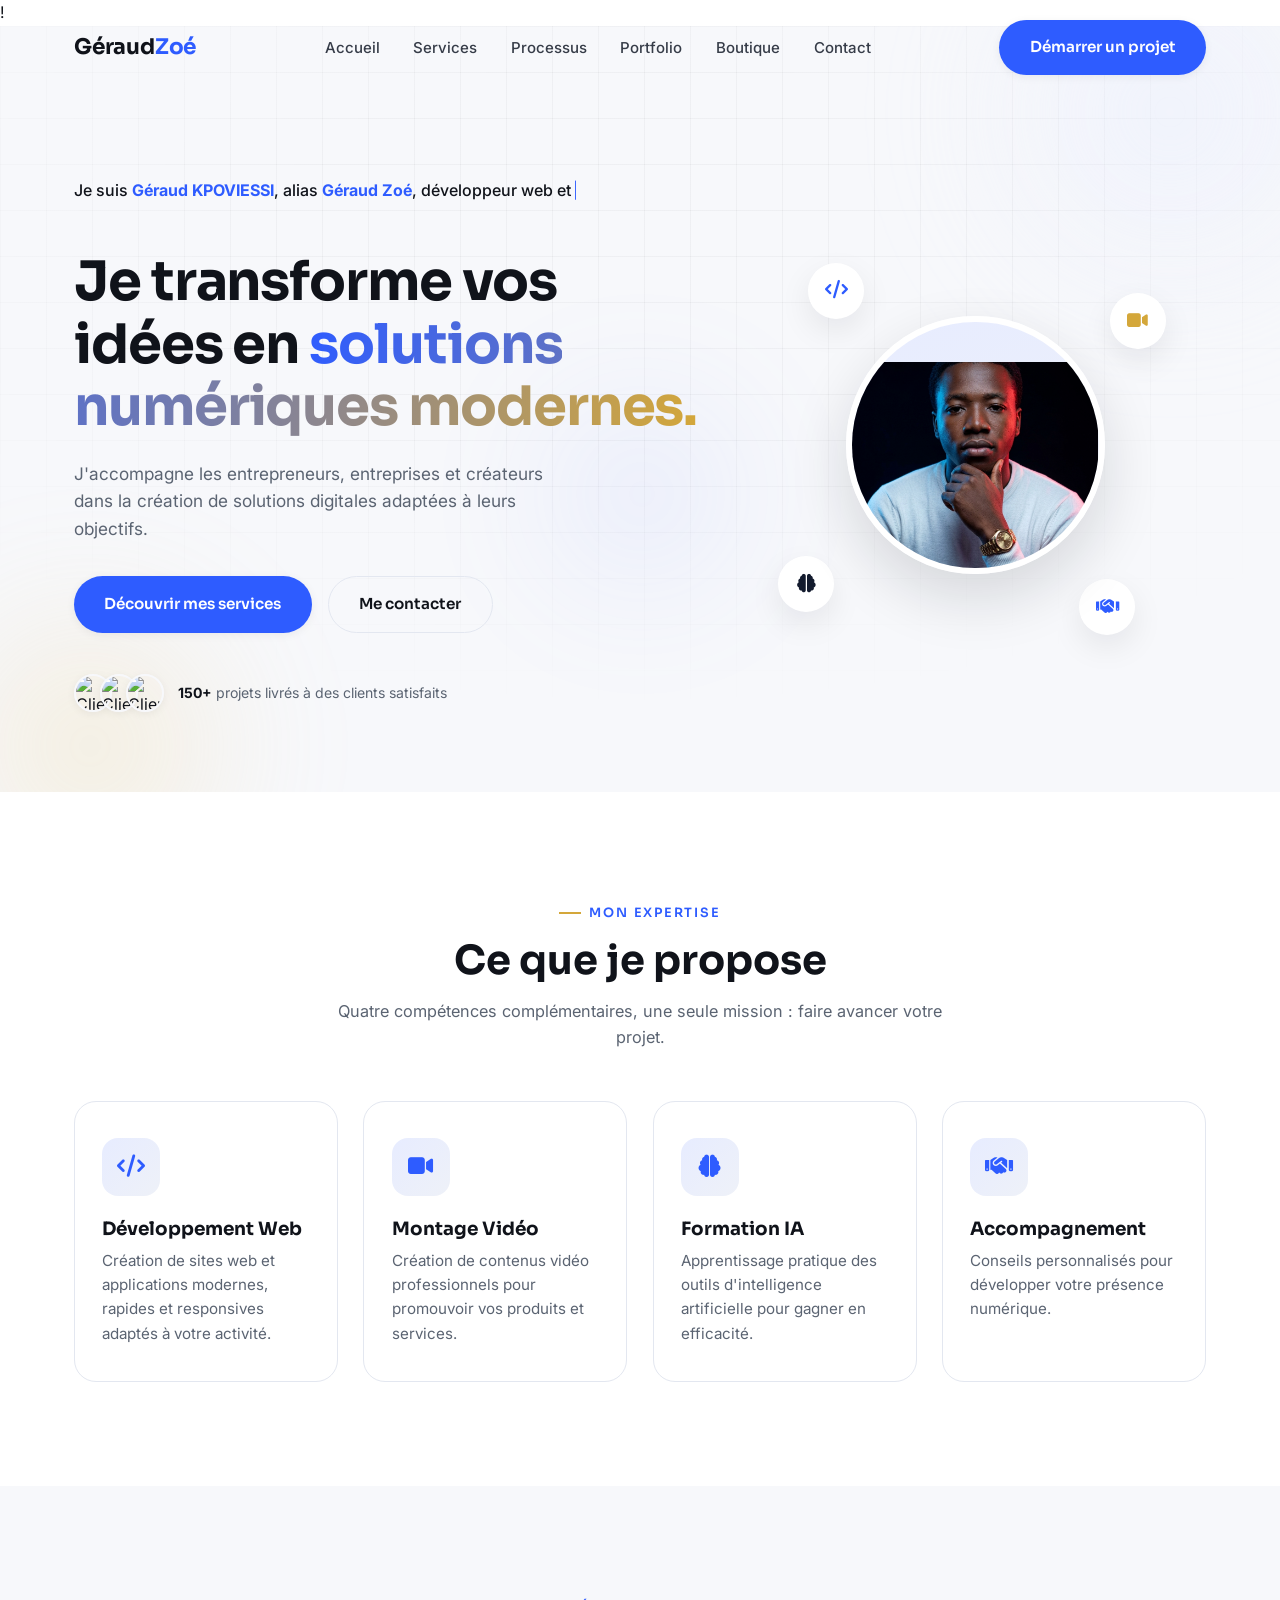
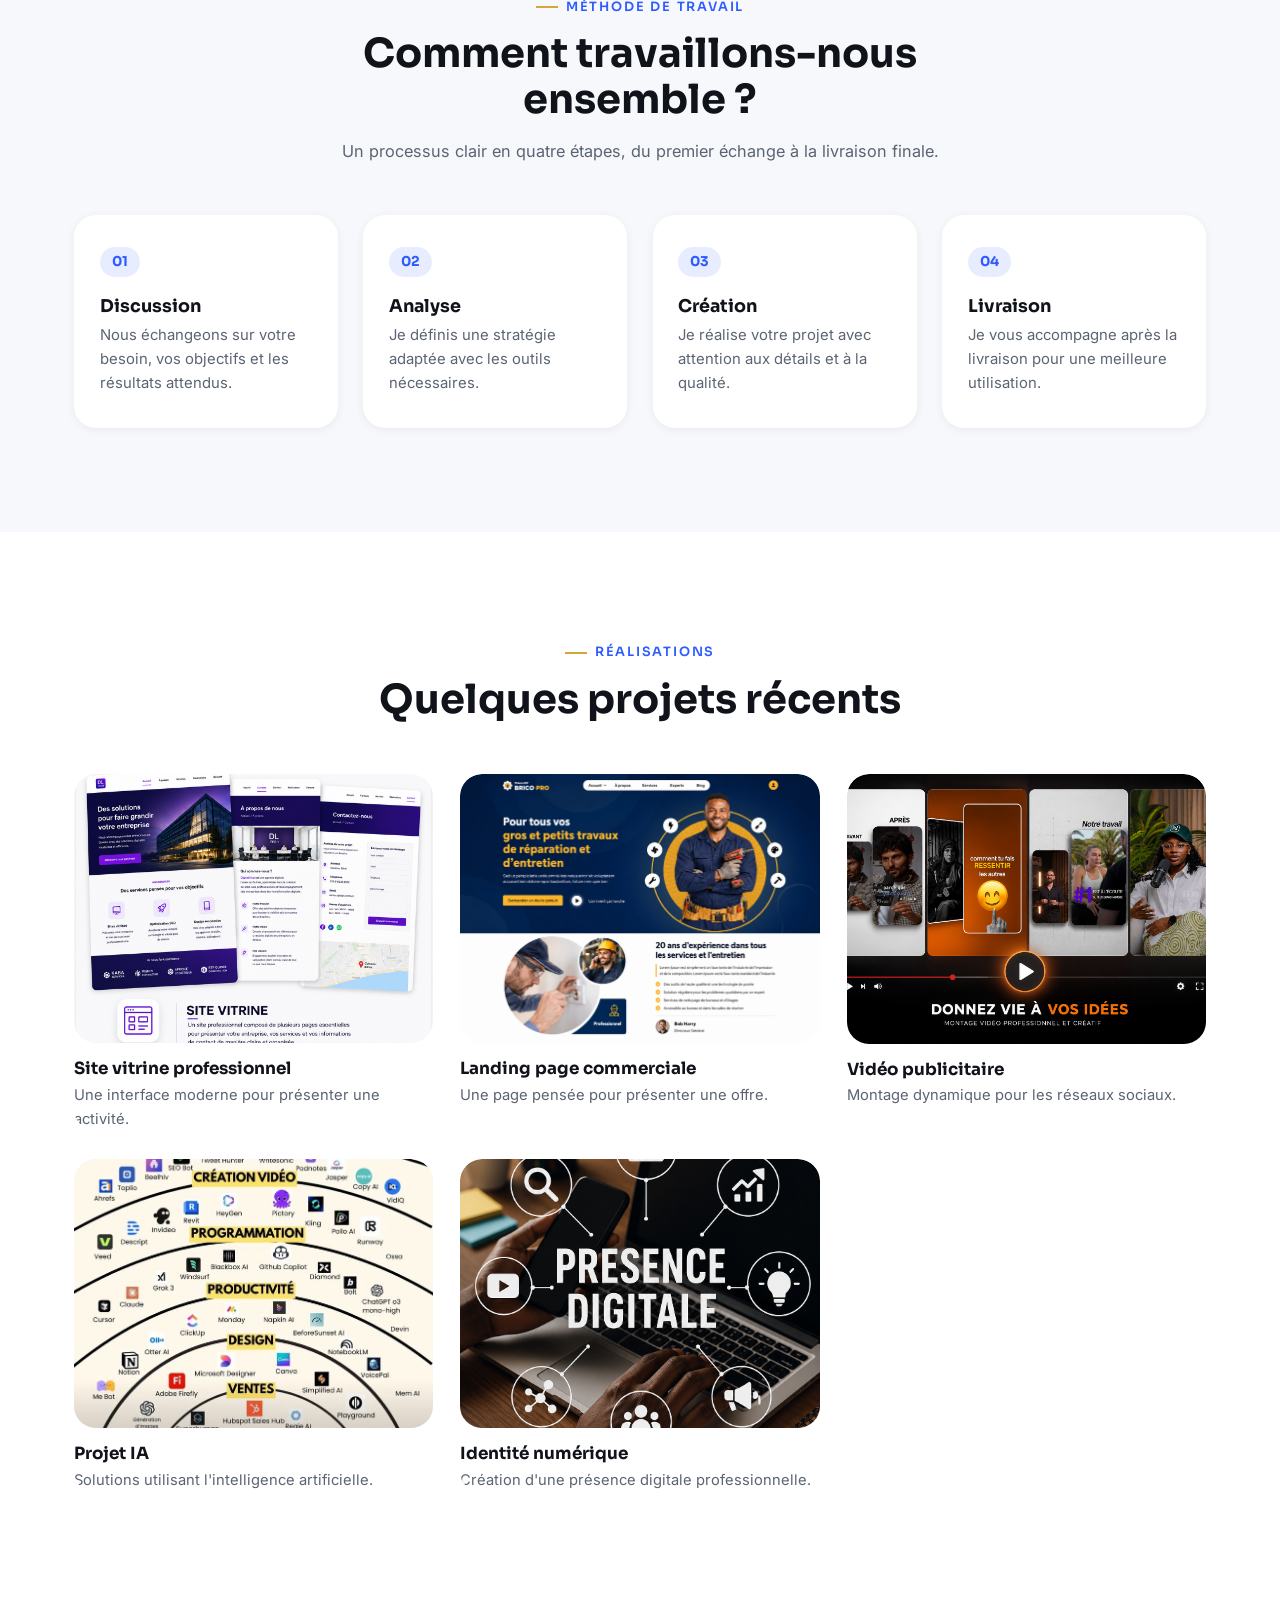
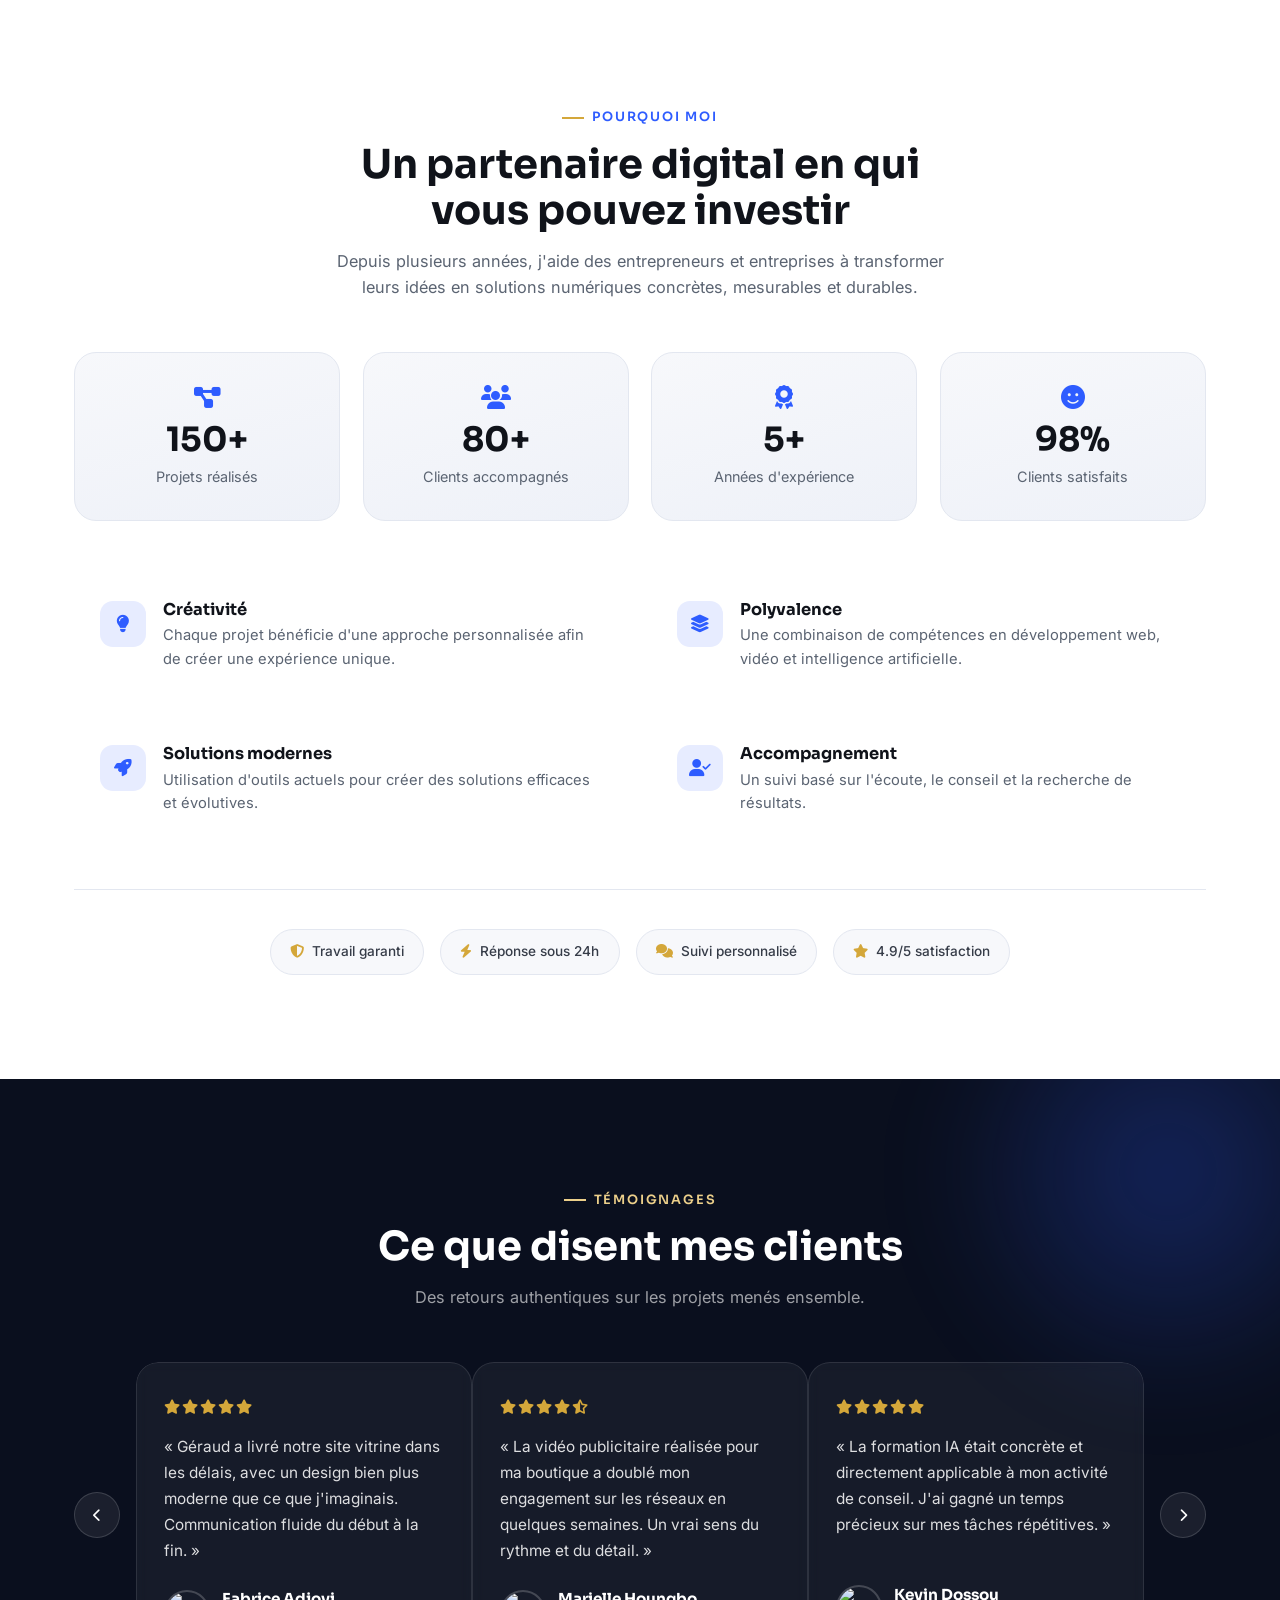
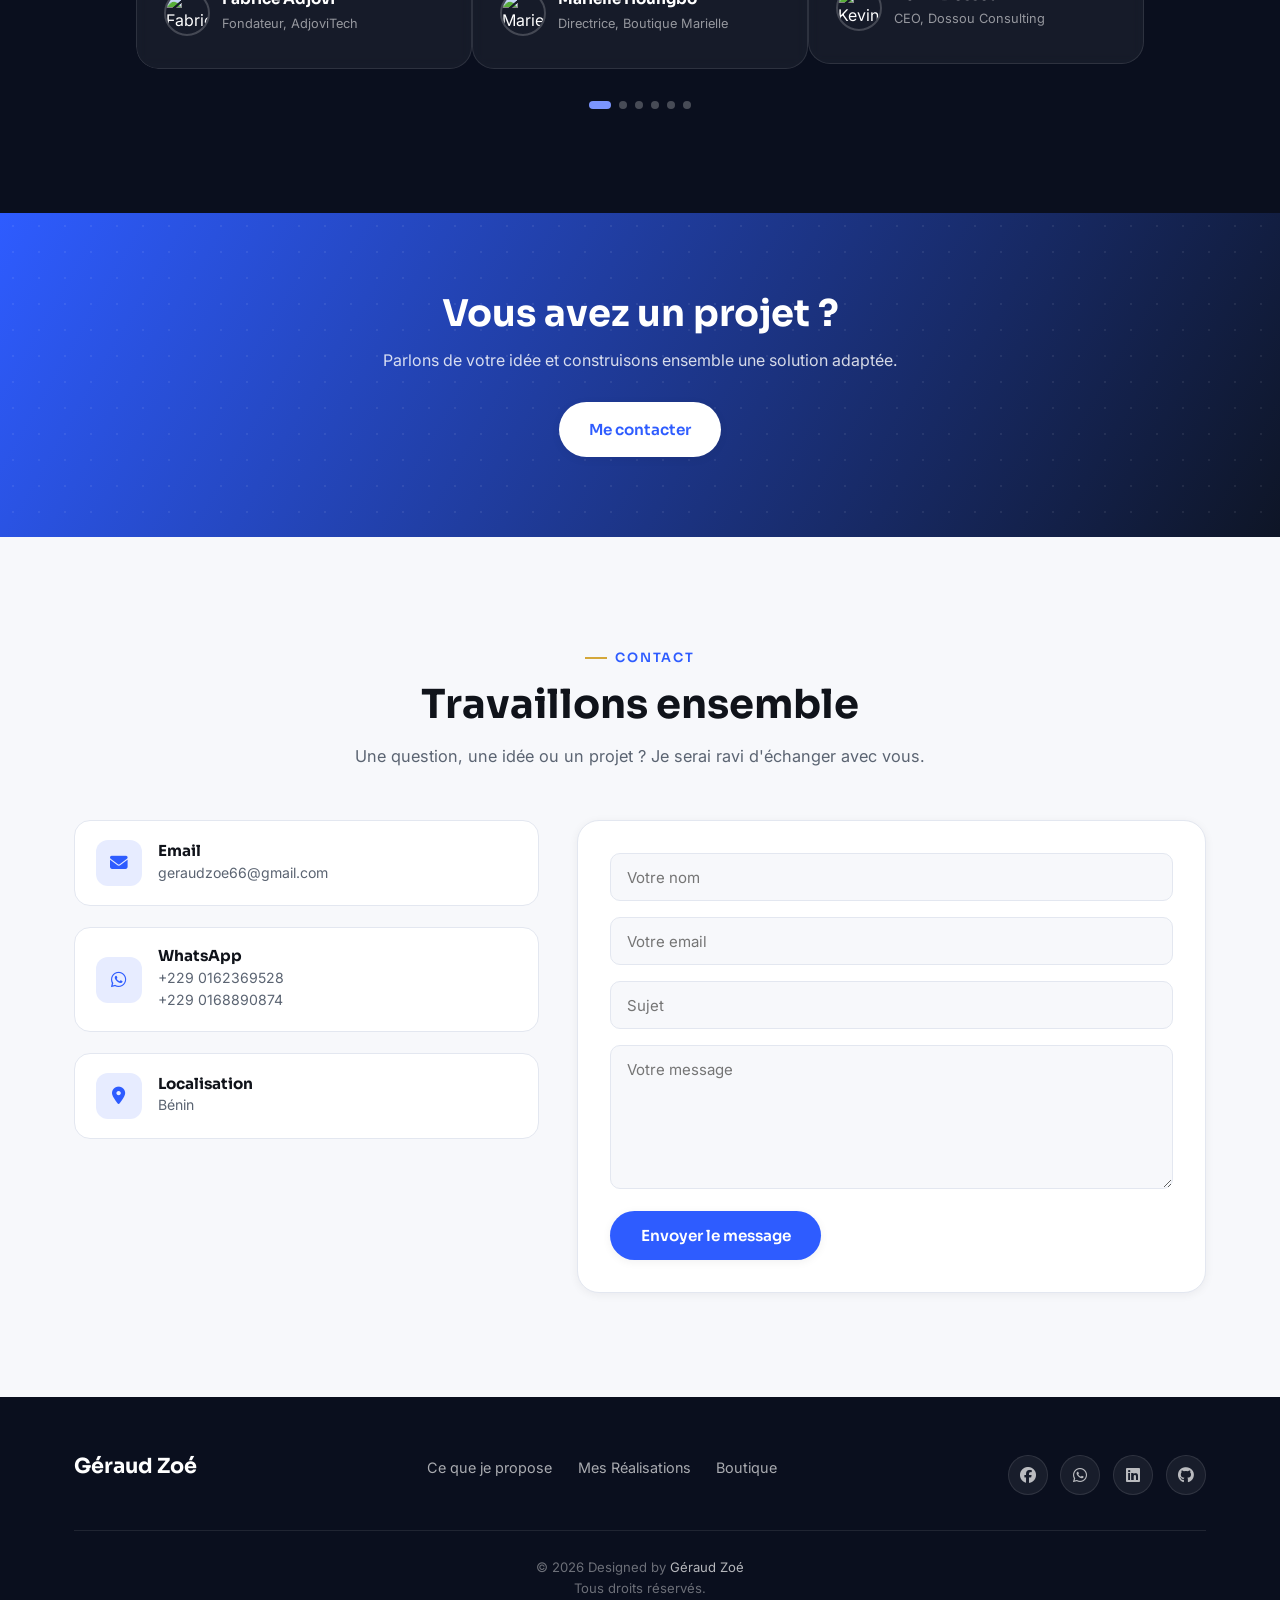
==== commit 0f7a613e: "Amélioration du SEO et GEO" ====
--- a/index.html
+++ b/index.html
@@ -5,10 +5,35 @@
     <meta charset="UTF-8">
     <meta name="viewport" content="width=device-width, initial-scale=1.0">
  
-    <title>Géraud Zoé | Développeur Web & Créateur Digital</title>
- 
-    <meta name="description" content="Développement web, montage vidéo, formation IA et accompagnement digital.">
- 
+    <title>Géraud Zoé| Développeur Web Freelance au Bénin, Création de sites internet, IA, Montage vidéo - Géraud Zoé</title>
+ 
+    <meta name="description" content="Création de sites web modernes, montage vidéo professionnel, formation en intelligence artificielle et accompagnement digital pour entreprises et entrepreneurs au Bénin.">
+     
+    <!-- optimisation SEO - Balises open graph -->
+
+    <meta name="author" content="Géraud Zoé">
+!
+    <meta name="robots" content="index, follow">
+
+    <meta name="theme-color" content="#0F172A">
+
+    <link rel="canonical" href="https://kpoviessigeraude-blip.github.io/geraudzoe.com/">
+
+    <meta property="og:type" content="website">
+
+    <meta property="og:title"
+    content="Géraud Zoé | Développeur Web & Créateur Digital">
+    <meta property="og:description"
+    content="Création de sites web modernes, montage vidéo professionnel, intelligence artificielle et accompagnement digital.">
+
+    <meta property="og:image" content="https://kpoviessigeraude-blip.github.io/geraudzoe.com/images/preview.jpg">
+
+    <meta property="og:url" content="https://kpoviessigeraude-blip.github.io/geraudzoe.com/">
+
+    <meta property="og:locale" content="fr_FR">
+
+    <meta property="og:site_name" content="Géraud Zoé">
+
     <!-- Google Fonts -->
     <link rel="preconnect" href="https://fonts.googleapis.com">
     <link rel="preconnect" href="https://fonts.gstatic.com" crossorigin>
@@ -22,6 +47,65 @@
  
     <!-- CSS -->
     <link rel="stylesheet" href="css/style.css">
+
+    <!--Json pour lecture- GEO-->
+
+    <script type="application/ld+json">
+{
+ "@context":"https://schema.org",
+ "@type":"Person",
+
+ "name":"Géraud Zoé",
+
+ "jobTitle":"Développeur Web",
+
+ "description":"Développeur web freelance spécialisé dans la création de sites internet modernes, le montage vidéo, l'intelligence artificielle et l'accompagnement digital.",
+
+ "url":"https://kpoviessigeraude-blip.github.io/geraudzoe.com/",
+
+ "image":"https://kpoviessigeraude-blip.github.io/geraudzoe.com/Images/photo de profil.png",
+
+ "email":"mailto:geraudzoe66@gmail.com",
+
+ "telephone":"+2290162369528",
+
+ "address":{
+   "@type":"PostalAddress",
+   "addressCountry":"BJ"
+ },
+
+ "sameAs":[
+
+ "https://www.linkedin.com/in/géraud-zoé-539034259/",
+
+ "https://kpoviessigeraude-blip.github.io/geraudzoe.com/",
+
+ "https://www.facebook.com/geraud.zoe"
+
+ ],
+
+ "knowsAbout":[
+
+ "Développement Web",
+
+ "HTML",
+
+ "CSS",
+
+ "JavaScript",
+
+ "Montage vidéo",
+
+ "Intelligence artificielle",
+
+ "SEO",
+
+ "Développement Front-End"
+
+ ]
+
+}
+</script>
  
 </head>
  
@@ -43,7 +127,7 @@
                 <li><a href="#services">Services</a></li>
                 <li><a href="#processus">Processus</a></li>
                 <li><a href="#portfolio">Portfolio</a></li>
-                <li><a href="https://elhjqpbx.mychariow.shop" target="_blank">Boutique</a></li>
+                <li><a href="https://elhjqpbx.mychariow.shop" target="_blank" rel="noopener noreferrer">Boutique</a></li>
                 <li><a href="#contact">Contact</a></li>
  
             </ul>
@@ -551,7 +635,7 @@
                     </div>
  
                     <div class="contact-item">
-                        <a href="https://wa.me/message/CWD4CKJOMTNNC1" target="_blank">
+                        <a href="https://wa.me/message/CWD4CKJOMTNNC1" target="_blank" rel="noopener noreferrer">
                             <i class="fa-brands fa-whatsapp"></i>
                         </a>
                         <div>
@@ -611,7 +695,7 @@
                     <a href="https://www.facebook.com/geraud.zoe" target="_blank" aria-label="Facebook"><i class="fa-brands fa-facebook"></i></a>
                     <a href="https://wa.me/message/CWD4CKJOMTNNC1" target="_blank" aria-label="WhatsApp"><i class="fa-brands fa-whatsapp"></i></a>
                     <a href="https://www.linkedin.com/in/g%C3%A9raud-zo%C3%A9-539034259/" target="_blank" aria-label="LinkedIn"><i class="fa-brands fa-linkedin"></i></a>
-                    <a href="https://github.com/geraudzoe" target="_blank" aria-label="GitHub"><i class="fa-brands fa-github"></i></a>
+                    <a href="https://github.com/kpoviessigeraude-blip/geraudzoe.com" target="_blank" aria-label="GitHub"><i class="fa-brands fa-github"></i></a>
                 </div>
  
             </div>
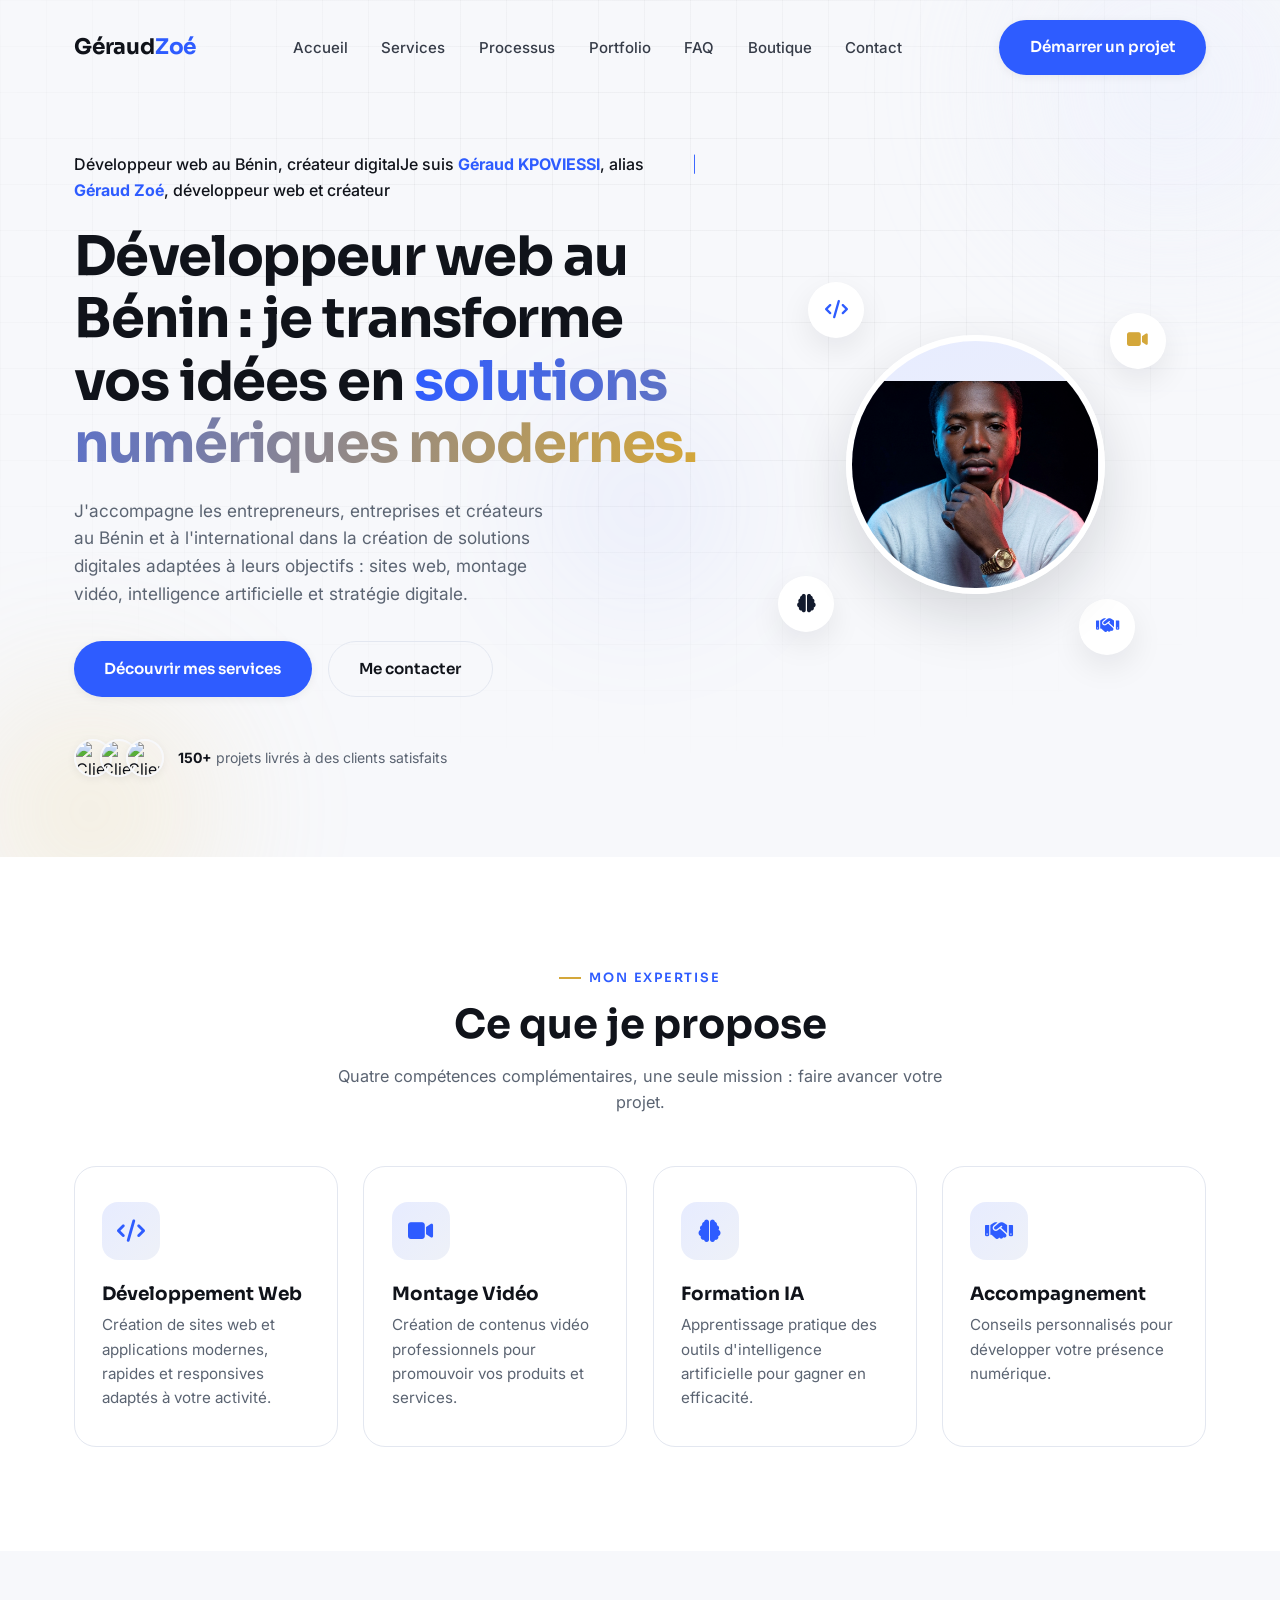
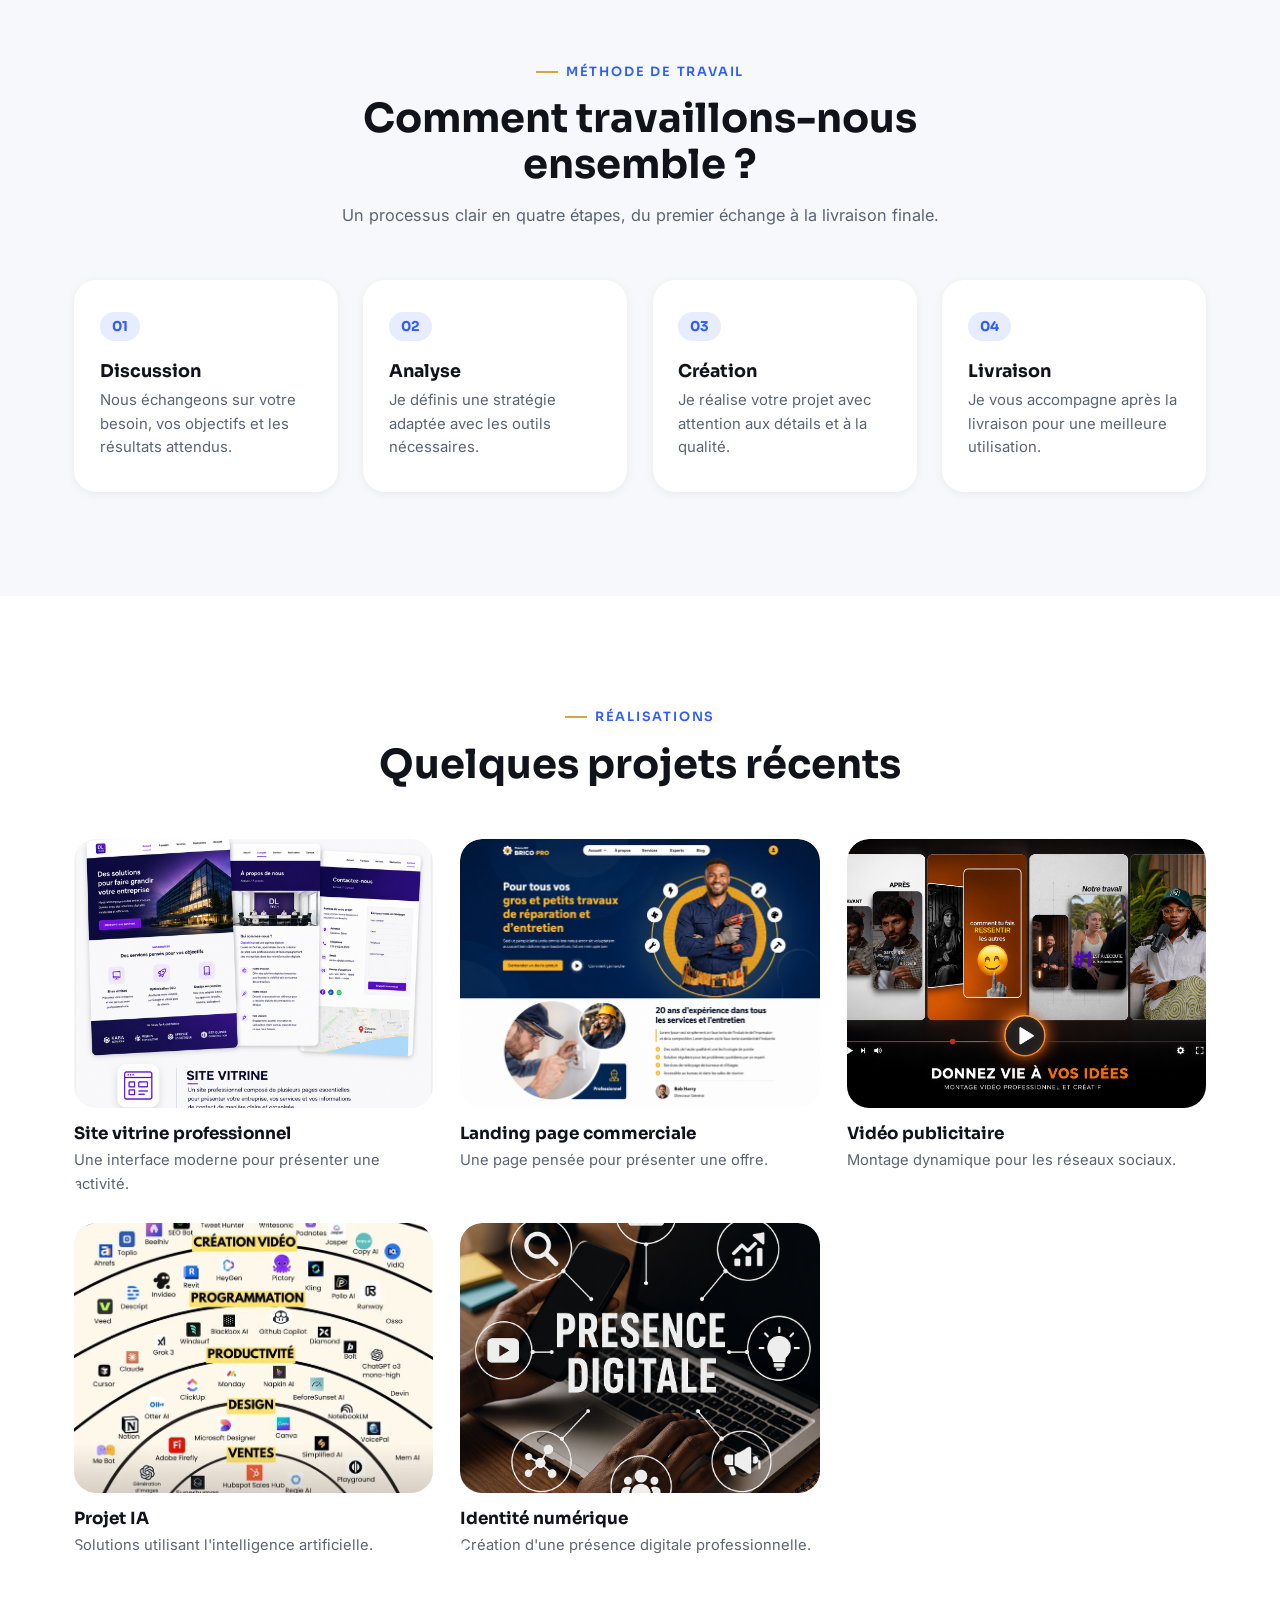
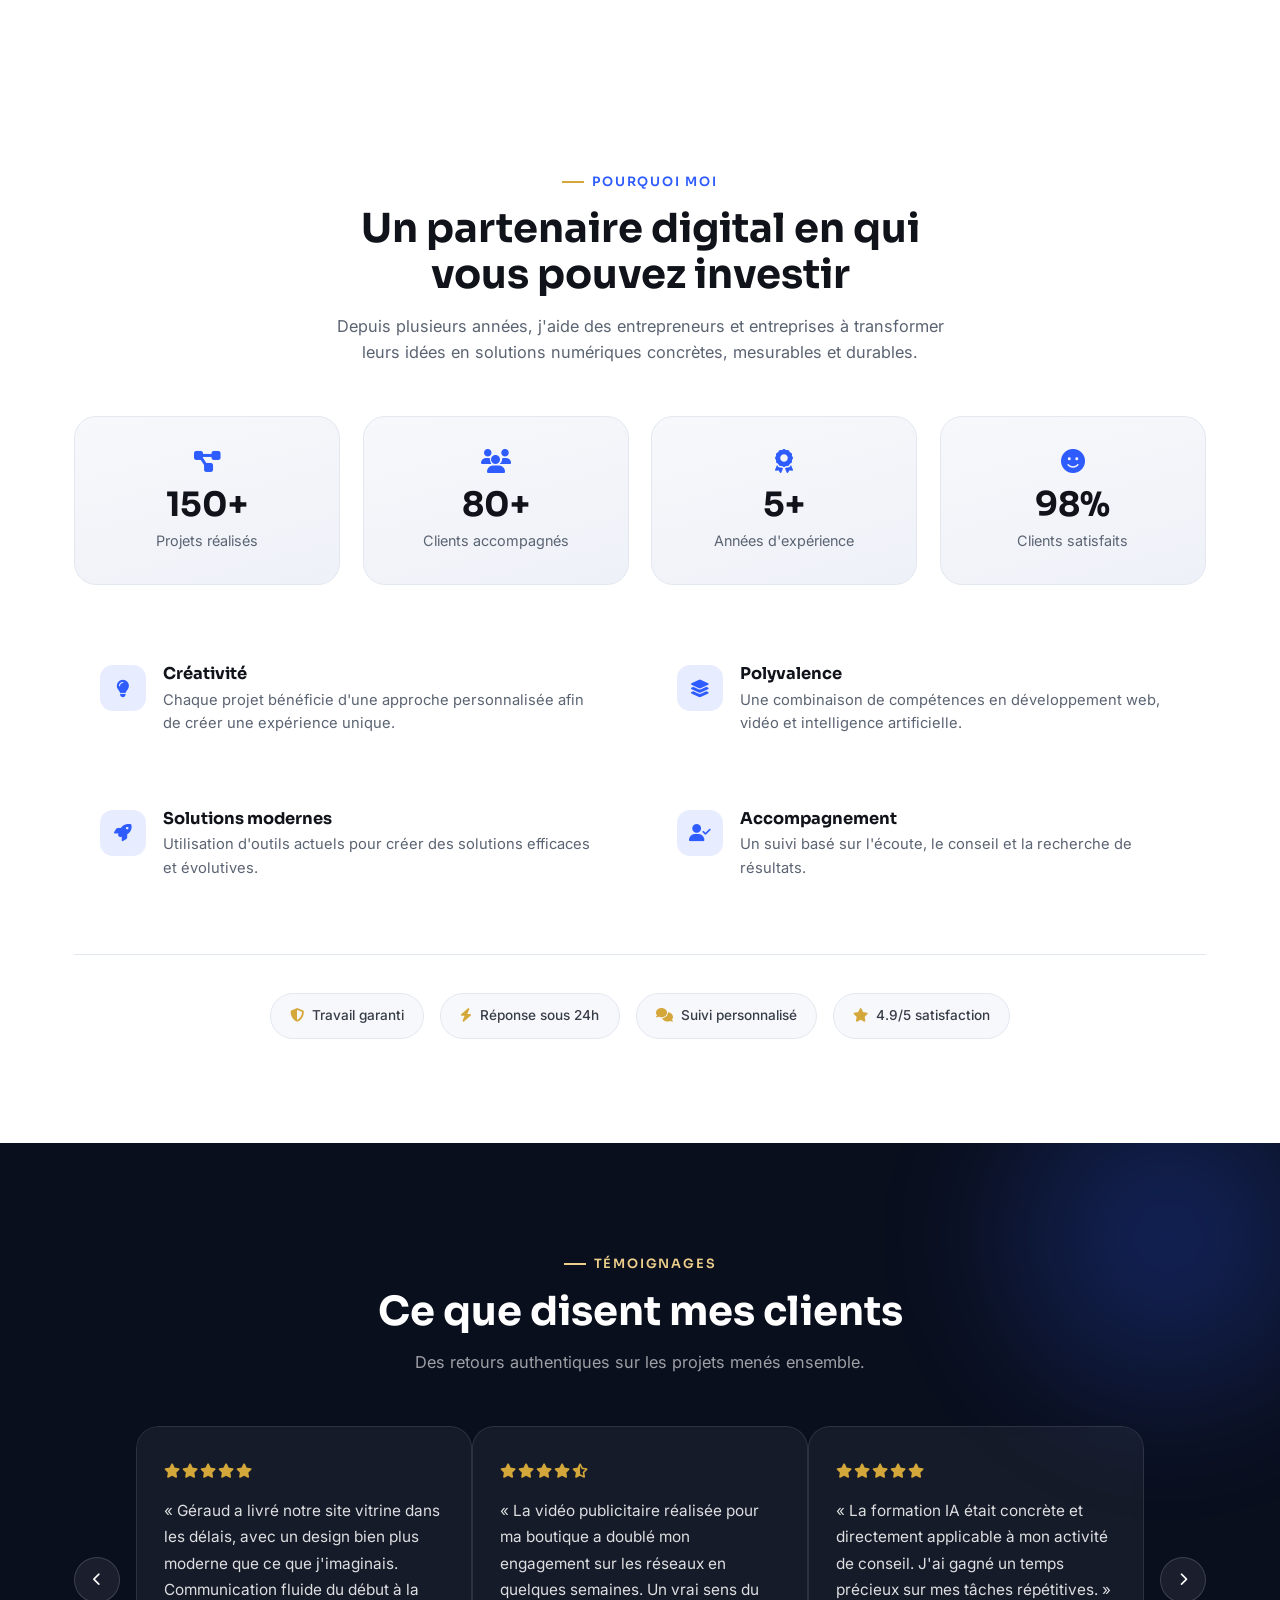
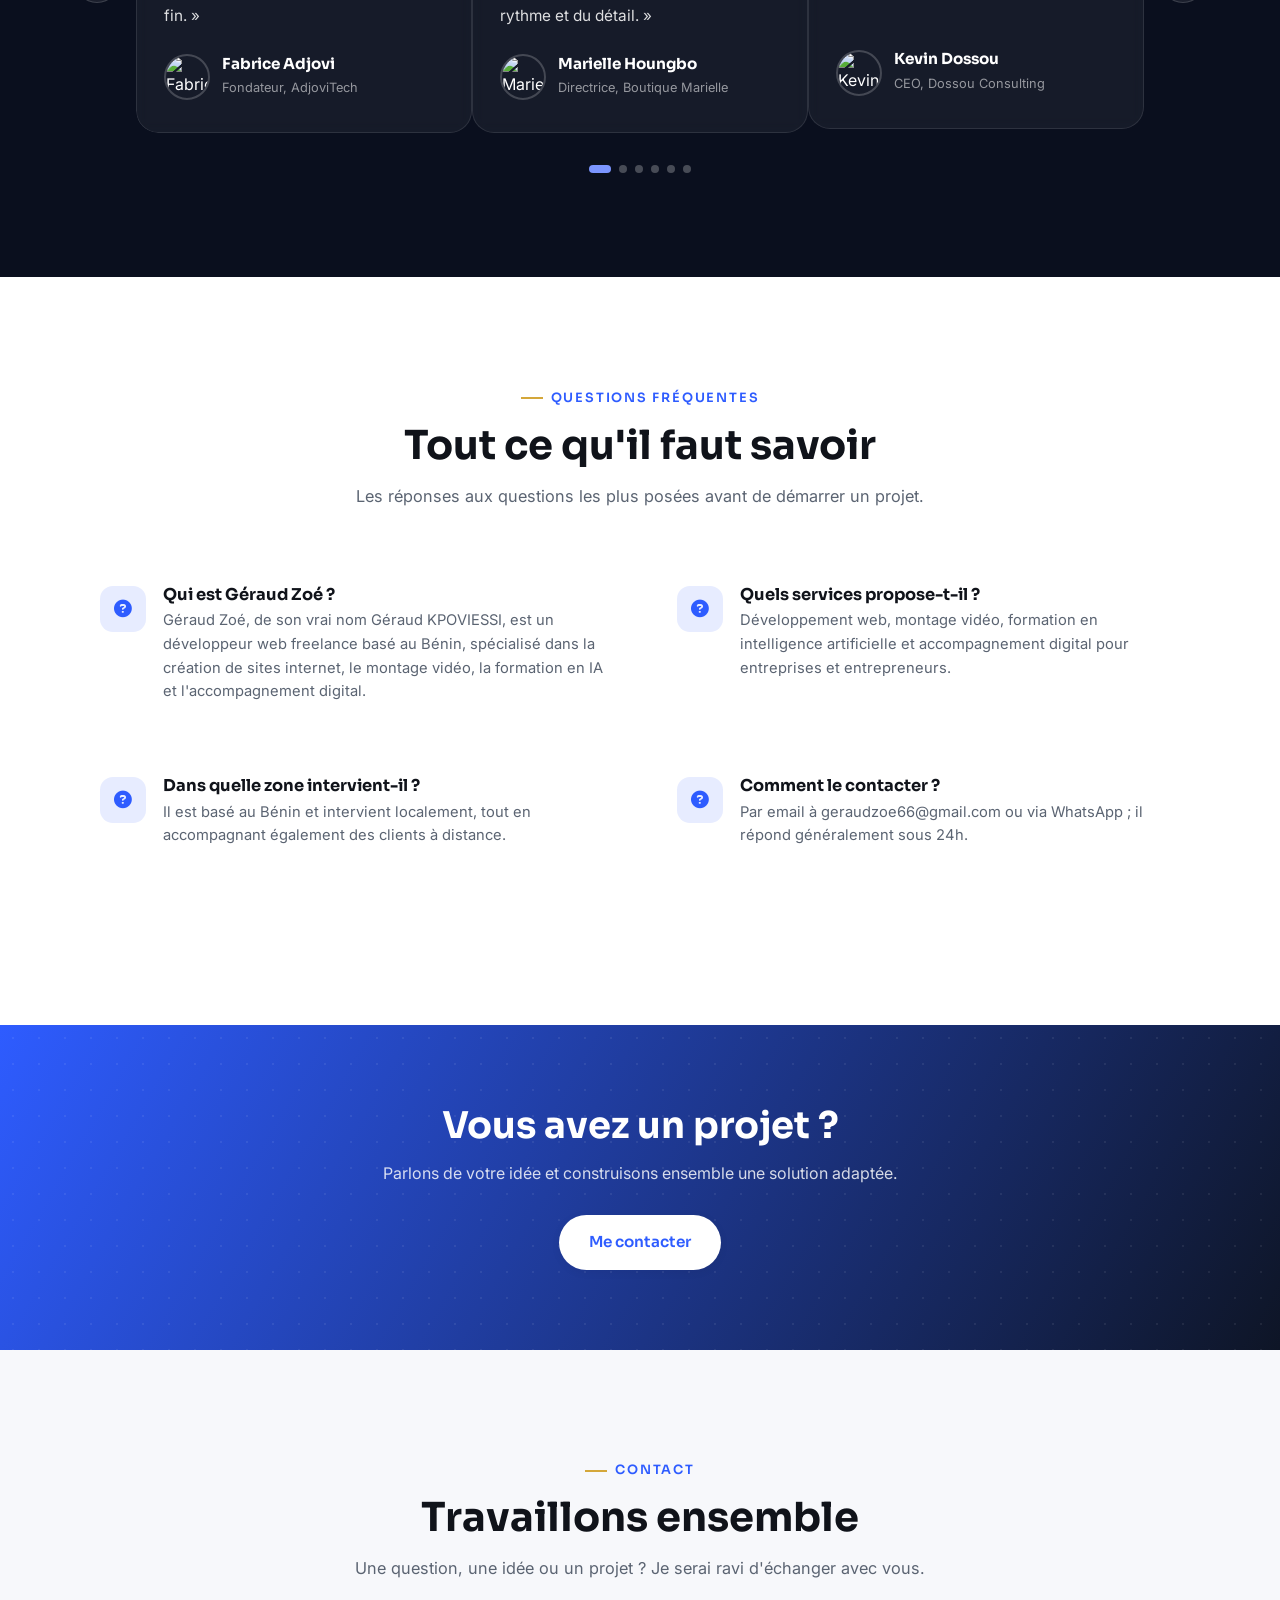
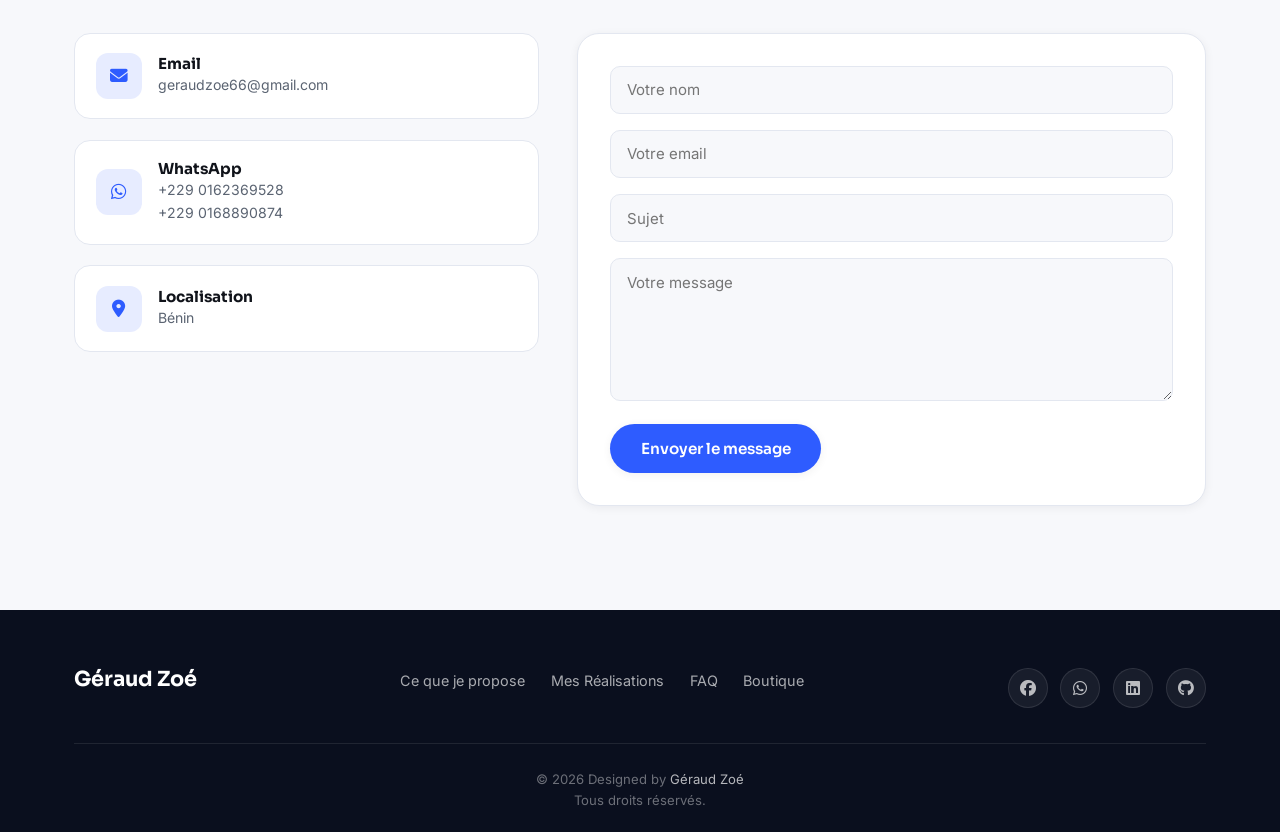
==== commit bae371c7: "refonte du code avec claude code pour le SEO et du GEO" ====
--- a/index.html
+++ b/index.html
@@ -1,391 +1,484 @@
 <!DOCTYPE html>
 <html lang="fr">
- 
+
 <head>
     <meta charset="UTF-8">
     <meta name="viewport" content="width=device-width, initial-scale=1.0">
- 
-    <title>Géraud Zoé| Développeur Web Freelance au Bénin, Création de sites internet, IA, Montage vidéo - Géraud Zoé</title>
- 
-    <meta name="description" content="Création de sites web modernes, montage vidéo professionnel, formation en intelligence artificielle et accompagnement digital pour entreprises et entrepreneurs au Bénin.">
-     
+
+    <title>Géraud Zoé | Développeur Web Freelance au Bénin – Sites, IA & Vidéo</title>
+
+    <meta name="description" content="Développeur web freelance au Bénin : sites internet modernes, montage vidéo, formation en IA et accompagnement digital pour entrepreneurs et entreprises.">
+
+    <meta name="keywords" content="développeur web Bénin, création site internet Bénin, montage vidéo Bénin, formation intelligence artificielle, accompagnement digital, Géraud Zoé, Géraud KPOVIESSI">
+
     <!-- optimisation SEO - Balises open graph -->
 
     <meta name="author" content="Géraud Zoé">
-!
-    <meta name="robots" content="index, follow">
+
+    <meta name="robots" content="index, follow, max-image-preview:large, max-snippet:-1, max-video-preview:-1">
 
     <meta name="theme-color" content="#0F172A">
 
     <link rel="canonical" href="https://kpoviessigeraude-blip.github.io/geraudzoe.com/">
 
+    <!-- Favicon -->
+    <link rel="icon" type="image/png" href="Images/favicon.png">
+    <link rel="apple-touch-icon" href="Images/favicon.png">
+
     <meta property="og:type" content="website">
 
-    <meta property="og:title"
-    content="Géraud Zoé | Développeur Web & Créateur Digital">
-    <meta property="og:description"
-    content="Création de sites web modernes, montage vidéo professionnel, intelligence artificielle et accompagnement digital.">
-
-    <meta property="og:image" content="https://kpoviessigeraude-blip.github.io/geraudzoe.com/images/preview.jpg">
+    <meta property="og:title" content="Géraud Zoé | Développeur Web Freelance au Bénin – Sites, IA & Vidéo">
+    <meta property="og:description" content="Développeur web freelance au Bénin : sites internet modernes, montage vidéo, formation en IA et accompagnement digital pour entrepreneurs et entreprises.">
+
+    <meta property="og:image" content="https://kpoviessigeraude-blip.github.io/geraudzoe.com/Images/apercu-site.jpg">
+    <meta property="og:image:width" content="1200">
+    <meta property="og:image:height" content="630">
+    <meta property="og:image:alt" content="Aperçu du portfolio de Géraud Zoé, développeur web au Bénin">
 
     <meta property="og:url" content="https://kpoviessigeraude-blip.github.io/geraudzoe.com/">
-
     <meta property="og:locale" content="fr_FR">
-
     <meta property="og:site_name" content="Géraud Zoé">
+
+    <!-- Twitter / X Card -->
+    <meta name="twitter:card" content="summary_large_image">
+    <meta name="twitter:title" content="Géraud Zoé | Développeur Web Freelance au Bénin">
+    <meta name="twitter:description" content="Sites internet modernes, montage vidéo, formation IA et accompagnement digital pour entrepreneurs et entreprises au Bénin.">
+    <meta name="twitter:image" content="https://kpoviessigeraude-blip.github.io/geraudzoe.com/Images/apercu-site.jpg">
 
     <!-- Google Fonts -->
     <link rel="preconnect" href="https://fonts.googleapis.com">
     <link rel="preconnect" href="https://fonts.gstatic.com" crossorigin>
- 
+
     <link
         href="https://fonts.googleapis.com/css2?family=Inter:wght@400;500;600;700;800&family=Sora:wght@500;600;700;800&display=swap"
         rel="stylesheet">
- 
+
     <!-- Font Awesome -->
+    <link rel="preconnect" href="https://cdnjs.cloudflare.com" crossorigin>
     <link rel="stylesheet" href="https://cdnjs.cloudflare.com/ajax/libs/font-awesome/6.5.2/css/all.min.css">
- 
+
     <!-- CSS -->
     <link rel="stylesheet" href="css/style.css">
 
-    <!--Json pour lecture- GEO-->
-
+    <!-- JSON-LD structuré pour le SEO et le GEO (moteurs génératifs / IA) -->
     <script type="application/ld+json">
 {
- "@context":"https://schema.org",
- "@type":"Person",
-
- "name":"Géraud Zoé",
-
- "jobTitle":"Développeur Web",
-
- "description":"Développeur web freelance spécialisé dans la création de sites internet modernes, le montage vidéo, l'intelligence artificielle et l'accompagnement digital.",
-
- "url":"https://kpoviessigeraude-blip.github.io/geraudzoe.com/",
-
- "image":"https://kpoviessigeraude-blip.github.io/geraudzoe.com/Images/photo de profil.png",
-
- "email":"mailto:geraudzoe66@gmail.com",
-
- "telephone":"+2290162369528",
-
- "address":{
-   "@type":"PostalAddress",
-   "addressCountry":"BJ"
- },
-
- "sameAs":[
-
- "https://www.linkedin.com/in/géraud-zoé-539034259/",
-
- "https://kpoviessigeraude-blip.github.io/geraudzoe.com/",
-
- "https://www.facebook.com/geraud.zoe"
-
- ],
-
- "knowsAbout":[
-
- "Développement Web",
-
- "HTML",
-
- "CSS",
-
- "JavaScript",
-
- "Montage vidéo",
-
- "Intelligence artificielle",
-
- "SEO",
-
- "Développement Front-End"
-
- ]
-
+  "@context": "https://schema.org",
+  "@graph": [
+    {
+      "@type": "Person",
+      "@id": "https://kpoviessigeraude-blip.github.io/geraudzoe.com/#personne",
+      "name": "Géraud Zoé",
+      "alternateName": "Géraud KPOVIESSI",
+      "jobTitle": "Développeur Web",
+      "description": "Développeur web freelance basé au Bénin, spécialisé dans la création de sites internet modernes, le montage vidéo, l'intelligence artificielle et l'accompagnement digital.",
+      "url": "https://kpoviessigeraude-blip.github.io/geraudzoe.com/",
+      "image": "https://kpoviessigeraude-blip.github.io/geraudzoe.com/Images/photo-de-profil.png",
+      "email": "mailto:geraudzoe66@gmail.com",
+      "telephone": "+2290162369528",
+      "address": {
+        "@type": "PostalAddress",
+        "addressCountry": "BJ"
+      },
+      "sameAs": [
+        "https://www.linkedin.com/in/g%C3%A9raud-zo%C3%A9-539034259/",
+        "https://www.facebook.com/geraud.zoe",
+        "https://github.com/kpoviessigeraude-blip/geraudzoe.com"
+      ],
+      "knowsAbout": [
+        "Développement Web",
+        "HTML",
+        "CSS",
+        "JavaScript",
+        "Montage vidéo",
+        "Intelligence artificielle",
+        "SEO",
+        "Développement Front-End"
+      ]
+    },
+    {
+      "@type": "ProfessionalService",
+      "@id": "https://kpoviessigeraude-blip.github.io/geraudzoe.com/#service",
+      "name": "Géraud Zoé - Développeur Web & Créateur Digital",
+      "founder": { "@id": "https://kpoviessigeraude-blip.github.io/geraudzoe.com/#personne" },
+      "url": "https://kpoviessigeraude-blip.github.io/geraudzoe.com/",
+      "image": "https://kpoviessigeraude-blip.github.io/geraudzoe.com/Images/photo-de-profil.png",
+      "email": "geraudzoe66@gmail.com",
+      "telephone": "+2290162369528",
+      "areaServed": "Bénin",
+      "address": {
+        "@type": "PostalAddress",
+        "addressCountry": "BJ"
+      },
+      "inLanguage": "fr",
+      "priceRange": "$$",
+      "hasOfferCatalog": {
+        "@type": "OfferCatalog",
+        "name": "Services",
+        "itemListElement": [
+          { "@type": "Offer", "itemOffered": { "@type": "Service", "name": "Développement Web" } },
+          { "@type": "Offer", "itemOffered": { "@type": "Service", "name": "Montage Vidéo" } },
+          { "@type": "Offer", "itemOffered": { "@type": "Service", "name": "Formation en Intelligence Artificielle" } },
+          { "@type": "Offer", "itemOffered": { "@type": "Service", "name": "Accompagnement Digital" } }
+        ]
+      },
+      "aggregateRating": {
+        "@type": "AggregateRating",
+        "ratingValue": "4.9",
+        "reviewCount": "6"
+      },
+      "review": [
+        {
+          "@type": "Review",
+          "author": { "@type": "Person", "name": "Fabrice Adjovi" },
+          "reviewRating": { "@type": "Rating", "ratingValue": "5" },
+          "reviewBody": "Géraud a livré notre site vitrine dans les délais, avec un design bien plus moderne que ce que j'imaginais. Communication fluide du début à la fin."
+        },
+        {
+          "@type": "Review",
+          "author": { "@type": "Person", "name": "Marielle Houngbo" },
+          "reviewRating": { "@type": "Rating", "ratingValue": "4.5" },
+          "reviewBody": "La vidéo publicitaire réalisée pour ma boutique a doublé mon engagement sur les réseaux en quelques semaines."
+        },
+        {
+          "@type": "Review",
+          "author": { "@type": "Person", "name": "Kevin Dossou" },
+          "reviewRating": { "@type": "Rating", "ratingValue": "5" },
+          "reviewBody": "La formation IA était concrète et directement applicable à mon activité de conseil."
+        }
+      ]
+    },
+    {
+      "@type": "FAQPage",
+      "@id": "https://kpoviessigeraude-blip.github.io/geraudzoe.com/#faq",
+      "mainEntity": [
+        {
+          "@type": "Question",
+          "name": "Qui est Géraud Zoé ?",
+          "acceptedAnswer": {
+            "@type": "Answer",
+            "text": "Géraud Zoé, de son vrai nom Géraud KPOVIESSI, est un développeur web freelance basé au Bénin, spécialisé dans la création de sites internet modernes, le montage vidéo, la formation en intelligence artificielle et l'accompagnement digital."
+          }
+        },
+        {
+          "@type": "Question",
+          "name": "Quels services propose Géraud Zoé ?",
+          "acceptedAnswer": {
+            "@type": "Answer",
+            "text": "Il propose quatre services principaux : le développement web, le montage vidéo, la formation en intelligence artificielle et l'accompagnement digital pour entreprises et entrepreneurs."
+          }
+        },
+        {
+          "@type": "Question",
+          "name": "Dans quelle zone intervient Géraud Zoé ?",
+          "acceptedAnswer": {
+            "@type": "Answer",
+            "text": "Il est basé au Bénin et intervient localement, tout en accompagnant également des clients à distance."
+          }
+        },
+        {
+          "@type": "Question",
+          "name": "Comment contacter Géraud Zoé ?",
+          "acceptedAnswer": {
+            "@type": "Answer",
+            "text": "Vous pouvez le contacter par email à geraudzoe66@gmail.com ou via WhatsApp ; il répond généralement sous 24h."
+          }
+        },
+        {
+          "@type": "Question",
+          "name": "Quelle est l'expérience de Géraud Zoé ?",
+          "acceptedAnswer": {
+            "@type": "Answer",
+            "text": "Il compte plus de 5 années d'expérience, plus de 150 projets réalisés et plus de 80 clients accompagnés, avec un taux de satisfaction de 98%."
+          }
+        }
+      ]
+    }
+  ]
 }
 </script>
- 
+
 </head>
- 
+
 <body>
- 
+
     <!-- ================= HEADER ================= -->
- 
+
     <header class="header" id="header">
- 
-        <nav class="navbar container">
- 
+
+        <nav class="navbar container" aria-label="Navigation principale">
+
             <a href="#accueil" class="logo">
                 Géraud<span>Zoé</span>
             </a>
- 
+
             <ul class="nav-links" id="navLinks">
- 
+
                 <li><a href="#accueil">Accueil</a></li>
                 <li><a href="#services">Services</a></li>
                 <li><a href="#processus">Processus</a></li>
                 <li><a href="#portfolio">Portfolio</a></li>
+                <li><a href="#faq">FAQ</a></li>
                 <li><a href="https://elhjqpbx.mychariow.shop" target="_blank" rel="noopener noreferrer">Boutique</a></li>
                 <li><a href="#contact">Contact</a></li>
- 
+
             </ul>
- 
+
             <a href="#contact" class="btn primary-btn nav-cta">
                 Démarrer un projet
             </a>
- 
+
             <button class="menu-toggle" id="menuToggle" aria-label="Ouvrir le menu">
                 <span></span>
                 <span></span>
                 <span></span>
             </button>
- 
+
         </nav>
- 
+
     </header>
- 
+
     <!-- ================= HERO ================= -->
- 
+
     <section class="hero section" id="accueil">
- 
+
         <div class="hero-bg">
             <span class="blob blob-1"></span>
             <span class="blob blob-2"></span>
             <span class="blob blob-3"></span>
             <span class="grid-overlay"></span>
         </div>
- 
+
         <div class="container hero-container">
- 
+
             <div class="hero-content">
- 
+
                 <p class="subtitle typewriter" id="typewriter">
-                    <span class="tw-text"></span><span class="tw-cursor">|</span>
+                    <span class="tw-text">Développeur web au Bénin, créateur digital</span><span class="tw-cursor">|</span>
                 </p>
- 
+
                 <h1 class="reveal">
-                    Je transforme vos idées en
+                    Développeur web au Bénin : je transforme vos idées en
                     <span>solutions numériques modernes.</span>
                 </h1>
- 
+
                 <p class="hero-text reveal">
-                    J'accompagne les entrepreneurs, entreprises et créateurs
-                    dans la création de solutions digitales adaptées à leurs objectifs.
+                    J'accompagne les entrepreneurs, entreprises et créateurs au Bénin et à l'international
+                    dans la création de solutions digitales adaptées à leurs objectifs : sites web, montage vidéo,
+                    intelligence artificielle et stratégie digitale.
                 </p>
- 
+
                 <div class="hero-buttons reveal">
- 
+
                     <a href="#services" class="btn primary-btn">
                         <span>Découvrir mes services</span>
                     </a>
- 
+
                     <a href="#contact" class="btn secondary-btn">
                         <span>Me contacter</span>
                     </a>
- 
-                </div>
- 
+
+                </div>
+
                 <div class="hero-trust reveal">
                     <div class="hero-avatars">
-                        <img src="https://ui-avatars.com/api/?name=F+A&background=2E5CFF&color=fff&size=64" alt="Client">
-                        <img src="https://ui-avatars.com/api/?name=M+H&background=D4A73A&color=1a1a1a&size=64" alt="Client">
-                        <img src="https://ui-avatars.com/api/?name=K+D&background=131B2E&color=fff&size=64" alt="Client">
+                        <img src="https://ui-avatars.com/api/?name=F+A&background=2E5CFF&color=fff&size=64" alt="Client de Géraud Zoé" width="64" height="64" loading="lazy">
+                        <img src="https://ui-avatars.com/api/?name=M+H&background=D4A73A&color=1a1a1a&size=64" alt="Client de Géraud Zoé" width="64" height="64" loading="lazy">
+                        <img src="https://ui-avatars.com/api/?name=K+D&background=131B2E&color=fff&size=64" alt="Client de Géraud Zoé" width="64" height="64" loading="lazy">
                     </div>
                     <p><strong>150+</strong> projets livrés à des clients satisfaits</p>
                 </div>
- 
-            </div>
- 
+
+            </div>
+
             <div class="hero-image reveal">
- 
+
                 <div class="hero-orbit">
-                    <span class="orbit-icon oi-1"><i class="fa-solid fa-code"></i></span>
-                    <span class="orbit-icon oi-2"><i class="fa-solid fa-video"></i></span>
-                    <span class="orbit-icon oi-3"><i class="fa-solid fa-brain"></i></span>
-                    <span class="orbit-icon oi-4"><i class="fa-solid fa-handshake"></i></span>
+                    <span class="orbit-icon oi-1"><i class="fa-solid fa-code" aria-hidden="true"></i></span>
+                    <span class="orbit-icon oi-2"><i class="fa-solid fa-video" aria-hidden="true"></i></span>
+                    <span class="orbit-icon oi-3"><i class="fa-solid fa-brain" aria-hidden="true"></i></span>
+                    <span class="orbit-icon oi-4"><i class="fa-solid fa-handshake" aria-hidden="true"></i></span>
                     <div class="hero-photo-wrap">
-                        <img src="Images/photo de profil.png" alt="Photo professionnelle de Géraud Zoé" class="parallax-img">
-                    </div>
-                </div>
- 
-            </div>
- 
-        </div>
- 
+                        <img src="Images/photo de profil.png" alt="Géraud Zoé, développeur web freelance au Bénin" class="parallax-img" fetchpriority="high">
+                    </div>
+                </div>
+
+            </div>
+
+        </div>
+
     </section>
- 
+
     <!-- ================= SERVICES ================= -->
- 
+
     <section class="services section" id="services">
- 
+
         <div class="container">
- 
+
             <div class="section-title reveal">
                 <span class="eyebrow">Mon expertise</span>
                 <h2>Ce que je propose</h2>
                 <p>Quatre compétences complémentaires, une seule mission : faire avancer votre projet.</p>
             </div>
- 
+
             <div class="cards-grid">
- 
+
                 <div class="card reveal">
-                    <div class="card-icon"><i class="fa-solid fa-code"></i></div>
+                    <div class="card-icon"><i class="fa-solid fa-code" aria-hidden="true"></i></div>
                     <h3>Développement Web</h3>
                     <p>Création de sites web et applications modernes, rapides et responsives adaptés à votre activité.</p>
                 </div>
- 
+
                 <div class="card reveal">
-                    <div class="card-icon"><i class="fa-solid fa-video"></i></div>
+                    <div class="card-icon"><i class="fa-solid fa-video" aria-hidden="true"></i></div>
                     <h3>Montage Vidéo</h3>
                     <p>Création de contenus vidéo professionnels pour promouvoir vos produits et services.</p>
                 </div>
- 
+
                 <div class="card reveal">
-                    <div class="card-icon"><i class="fa-solid fa-brain"></i></div>
+                    <div class="card-icon"><i class="fa-solid fa-brain" aria-hidden="true"></i></div>
                     <h3>Formation IA</h3>
                     <p>Apprentissage pratique des outils d'intelligence artificielle pour gagner en efficacité.</p>
                 </div>
- 
+
                 <div class="card reveal">
-                    <div class="card-icon"><i class="fa-solid fa-handshake"></i></div>
+                    <div class="card-icon"><i class="fa-solid fa-handshake" aria-hidden="true"></i></div>
                     <h3>Accompagnement</h3>
                     <p>Conseils personnalisés pour développer votre présence numérique.</p>
                 </div>
- 
-            </div>
- 
-        </div>
- 
+
+            </div>
+
+        </div>
+
     </section>
- 
+
     <!-- ================= PROCESSUS ================= -->
- 
+
     <section class="process section" id="processus">
- 
+
         <div class="container">
- 
+
             <div class="section-title reveal">
                 <span class="eyebrow">Méthode de travail</span>
                 <h2>Comment travaillons-nous ensemble ?</h2>
                 <p>Un processus clair en quatre étapes, du premier échange à la livraison finale.</p>
             </div>
- 
+
             <div class="process-grid">
- 
+
                 <div class="process-card reveal">
                     <span>01</span>
                     <h3>Discussion</h3>
                     <p>Nous échangeons sur votre besoin, vos objectifs et les résultats attendus.</p>
                 </div>
- 
+
                 <div class="process-card reveal">
                     <span>02</span>
                     <h3>Analyse</h3>
                     <p>Je définis une stratégie adaptée avec les outils nécessaires.</p>
                 </div>
- 
+
                 <div class="process-card reveal">
                     <span>03</span>
                     <h3>Création</h3>
                     <p>Je réalise votre projet avec attention aux détails et à la qualité.</p>
                 </div>
- 
+
                 <div class="process-card reveal">
                     <span>04</span>
                     <h3>Livraison</h3>
                     <p>Je vous accompagne après la livraison pour une meilleure utilisation.</p>
                 </div>
- 
-            </div>
- 
-        </div>
- 
+
+            </div>
+
+        </div>
+
     </section>
- 
+
     <!-- ================= PORTFOLIO ================= -->
- 
+
     <section class="portfolio section" id="portfolio">
- 
+
         <div class="container">
- 
+
             <div class="section-title reveal">
                 <span class="eyebrow">Réalisations</span>
                 <h2>Quelques projets récents</h2>
             </div>
- 
+
             <div class="portfolio-grid">
- 
+
                 <div class="project reveal">
                     <div class="project-media">
-                        <img src="Images/portfolio1.png" alt="Site vitrine professionnel">
+                        <img src="Images/portfolio1.png" alt="Site vitrine professionnel réalisé par Géraud Zoé, développeur web au Bénin" loading="lazy">
                         <div class="project-overlay">
-                            <span><i class="fa-solid fa-arrow-up-right-from-square"></i></span>
+                            <span><i class="fa-solid fa-arrow-up-right-from-square" aria-hidden="true"></i></span>
                         </div>
                     </div>
                     <h3>Site vitrine professionnel</h3>
                     <p>Une interface moderne pour présenter une activité.</p>
                 </div>
- 
+
                 <div class="project reveal">
                     <div class="project-media">
-                        <img src="Images/portfolio2.png" alt="Landing page commerciale">
+                        <img src="Images/portfolio2.png" alt="Landing page commerciale conçue par Géraud Zoé" loading="lazy">
                         <div class="project-overlay">
-                            <span><i class="fa-solid fa-arrow-up-right-from-square"></i></span>
+                            <span><i class="fa-solid fa-arrow-up-right-from-square" aria-hidden="true"></i></span>
                         </div>
                     </div>
                     <h3>Landing page commerciale</h3>
                     <p>Une page pensée pour présenter une offre.</p>
                 </div>
- 
+
                 <div class="project reveal">
                     <div class="project-media">
-                        <img src="Images/portfolio3.png" alt="Vidéo publicitaire">
+                        <img src="Images/portfolio3.png" alt="Vidéo publicitaire montée par Géraud Zoé pour les réseaux sociaux" loading="lazy">
                         <div class="project-overlay">
-                            <span><i class="fa-solid fa-arrow-up-right-from-square"></i></span>
+                            <span><i class="fa-solid fa-arrow-up-right-from-square" aria-hidden="true"></i></span>
                         </div>
                     </div>
                     <h3>Vidéo publicitaire</h3>
                     <p>Montage dynamique pour les réseaux sociaux.</p>
                 </div>
- 
+
                 <div class="project reveal">
                     <div class="project-media">
-                        <img src="Images/portfolio4.jpg" alt="Projet IA">
+                        <img src="Images/portfolio4.jpg" alt="Projet d'intelligence artificielle réalisé par Géraud Zoé" loading="lazy">
                         <div class="project-overlay">
-                            <span><i class="fa-solid fa-arrow-up-right-from-square"></i></span>
-                        </div>
-        
+                            <span><i class="fa-solid fa-arrow-up-right-from-square" aria-hidden="true"></i></span>
+                        </div>
+
                     </div>
                     <h3>Projet IA</h3>
                     <p>Solutions utilisant l'intelligence artificielle.</p>
                 </div>
- 
+
                 <div class="project reveal">
                     <div class="project-media">
-                        <img src="Images/portfolio5.png" alt="Identité numérique">
+                        <img src="Images/portfolio5.png" alt="Identité numérique créée par Géraud Zoé pour un client" loading="lazy">
                         <div class="project-overlay">
-                            <span><i class="fa-solid fa-arrow-up-right-from-square"></i></span>
-                        </div>
-             
+                            <span><i class="fa-solid fa-arrow-up-right-from-square" aria-hidden="true"></i></span>
+                        </div>
+
                     </div>
                     <h3>Identité numérique</h3>
                     <p>Création d'une présence digitale professionnelle.</p>
-            </div>
- 
-            </div>
- 
-        </div>
- 
+                </div>
+
+            </div>
+
+        </div>
+
     </section>
- 
+
     <!-- ================= POURQUOI ME CHOISIR ================= -->
- 
+
     <section class="why section" id="pourquoi">
- 
+
         <div class="container">
- 
+
             <div class="section-title reveal">
                 <span class="eyebrow">Pourquoi moi</span>
                 <h2>Un partenaire digital en qui vous pouvez investir</h2>
@@ -394,327 +487,380 @@
                     en solutions numériques concrètes, mesurables et durables.
                 </p>
             </div>
- 
+
             <div class="stats-grid">
- 
+
                 <div class="stat-card reveal">
-                    <i class="fa-solid fa-diagram-project"></i>
+                    <i class="fa-solid fa-diagram-project" aria-hidden="true"></i>
                     <h3><span class="counter" data-target="150">0</span>+</h3>
                     <p>Projets réalisés</p>
                 </div>
- 
+
                 <div class="stat-card reveal">
-                    <i class="fa-solid fa-users"></i>
+                    <i class="fa-solid fa-users" aria-hidden="true"></i>
                     <h3><span class="counter" data-target="80">0</span>+</h3>
                     <p>Clients accompagnés</p>
                 </div>
- 
+
                 <div class="stat-card reveal">
-                    <i class="fa-solid fa-award"></i>
+                    <i class="fa-solid fa-award" aria-hidden="true"></i>
                     <h3><span class="counter" data-target="5">0</span>+</h3>
                     <p>Années d'expérience</p>
                 </div>
- 
+
                 <div class="stat-card reveal">
-                    <i class="fa-solid fa-face-smile"></i>
+                    <i class="fa-solid fa-face-smile" aria-hidden="true"></i>
                     <h3><span class="counter" data-target="98">0</span>%</h3>
                     <p>Clients satisfaits</p>
                 </div>
- 
-            </div>
- 
+
+            </div>
+
             <div class="why-grid">
- 
+
                 <div class="why-item reveal">
-                    <i class="fa-solid fa-lightbulb"></i>
+                    <i class="fa-solid fa-lightbulb" aria-hidden="true"></i>
                     <div>
                         <h3>Créativité</h3>
                         <p>Chaque projet bénéficie d'une approche personnalisée afin de créer une expérience unique.</p>
                     </div>
                 </div>
- 
+
                 <div class="why-item reveal">
-                    <i class="fa-solid fa-layer-group"></i>
+                    <i class="fa-solid fa-layer-group" aria-hidden="true"></i>
                     <div>
                         <h3>Polyvalence</h3>
                         <p>Une combinaison de compétences en développement web, vidéo et intelligence artificielle.</p>
                     </div>
                 </div>
- 
+
                 <div class="why-item reveal">
-                    <i class="fa-solid fa-rocket"></i>
+                    <i class="fa-solid fa-rocket" aria-hidden="true"></i>
                     <div>
                         <h3>Solutions modernes</h3>
                         <p>Utilisation d'outils actuels pour créer des solutions efficaces et évolutives.</p>
                     </div>
                 </div>
- 
+
                 <div class="why-item reveal">
-                    <i class="fa-solid fa-user-check"></i>
+                    <i class="fa-solid fa-user-check" aria-hidden="true"></i>
                     <div>
                         <h3>Accompagnement</h3>
                         <p>Un suivi basé sur l'écoute, le conseil et la recherche de résultats.</p>
                     </div>
                 </div>
- 
-            </div>
- 
+
+            </div>
+
             <div class="trust-badges reveal">
-                <div class="badge"><i class="fa-solid fa-shield-halved"></i><span>Travail garanti</span></div>
-                <div class="badge"><i class="fa-solid fa-bolt"></i><span>Réponse sous 24h</span></div>
-                <div class="badge"><i class="fa-solid fa-comments"></i><span>Suivi personnalisé</span></div>
-                <div class="badge"><i class="fa-solid fa-star"></i><span>4.9/5 satisfaction</span></div>
-            </div>
- 
-        </div>
- 
+                <div class="badge"><i class="fa-solid fa-shield-halved" aria-hidden="true"></i><span>Travail garanti</span></div>
+                <div class="badge"><i class="fa-solid fa-bolt" aria-hidden="true"></i><span>Réponse sous 24h</span></div>
+                <div class="badge"><i class="fa-solid fa-comments" aria-hidden="true"></i><span>Suivi personnalisé</span></div>
+                <div class="badge"><i class="fa-solid fa-star" aria-hidden="true"></i><span>4.9/5 satisfaction</span></div>
+            </div>
+
+        </div>
+
     </section>
- 
+
     <!-- ================= TEMOIGNAGES ================= -->
- 
+
     <section class="testimonials section" id="temoignages">
- 
+
         <div class="container">
- 
+
             <div class="section-title reveal">
                 <span class="eyebrow">Témoignages</span>
                 <h2>Ce que disent mes clients</h2>
                 <p>Des retours authentiques sur les projets menés ensemble.</p>
             </div>
- 
-        </div>
- 
+
+        </div>
+
         <div class="testimonial-slider reveal">
- 
+
             <button class="t-arrow t-prev" id="tPrev" aria-label="Témoignage précédent">
-                <i class="fa-solid fa-chevron-left"></i>
+                <i class="fa-solid fa-chevron-left" aria-hidden="true"></i>
             </button>
- 
+
             <div class="testimonial-viewport">
                 <div class="testimonial-track" id="testimonialTrack">
- 
+
                     <div class="testimonial-card">
                         <div class="t-stars">
-                            <i class="fa-solid fa-star"></i><i class="fa-solid fa-star"></i><i class="fa-solid fa-star"></i><i class="fa-solid fa-star"></i><i class="fa-solid fa-star"></i>
+                            <i class="fa-solid fa-star" aria-hidden="true"></i><i class="fa-solid fa-star" aria-hidden="true"></i><i class="fa-solid fa-star" aria-hidden="true"></i><i class="fa-solid fa-star" aria-hidden="true"></i><i class="fa-solid fa-star" aria-hidden="true"></i>
                         </div>
                         <p class="t-text">« Géraud a livré notre site vitrine dans les délais, avec un design bien plus moderne que ce que j'imaginais. Communication fluide du début à la fin. »</p>
                         <div class="t-author">
-                            <img src="https://ui-avatars.com/api/?name=Fabrice+Adjovi&background=2E5CFF&color=fff&size=96" alt="Fabrice Adjovi">
+                            <img src="https://ui-avatars.com/api/?name=Fabrice+Adjovi&background=2E5CFF&color=fff&size=96" alt="Fabrice Adjovi" width="48" height="48" loading="lazy">
                             <div>
                                 <h4>Fabrice Adjovi</h4>
                                 <span>Fondateur, AdjoviTech</span>
                             </div>
                         </div>
                     </div>
- 
+
                     <div class="testimonial-card">
                         <div class="t-stars">
-                            <i class="fa-solid fa-star"></i><i class="fa-solid fa-star"></i><i class="fa-solid fa-star"></i><i class="fa-solid fa-star"></i><i class="fa-solid fa-star-half-stroke"></i>
+                            <i class="fa-solid fa-star" aria-hidden="true"></i><i class="fa-solid fa-star" aria-hidden="true"></i><i class="fa-solid fa-star" aria-hidden="true"></i><i class="fa-solid fa-star" aria-hidden="true"></i><i class="fa-solid fa-star-half-stroke" aria-hidden="true"></i>
                         </div>
                         <p class="t-text">« La vidéo publicitaire réalisée pour ma boutique a doublé mon engagement sur les réseaux en quelques semaines. Un vrai sens du rythme et du détail. »</p>
                         <div class="t-author">
-                            <img src="https://ui-avatars.com/api/?name=Marielle+Houngbo&background=D4A73A&color=1a1a1a&size=96" alt="Marielle Houngbo">
+                            <img src="https://ui-avatars.com/api/?name=Marielle+Houngbo&background=D4A73A&color=1a1a1a&size=96" alt="Marielle Houngbo" width="48" height="48" loading="lazy">
                             <div>
                                 <h4>Marielle Houngbo</h4>
                                 <span>Directrice, Boutique Marielle</span>
                             </div>
                         </div>
                     </div>
- 
+
                     <div class="testimonial-card">
                         <div class="t-stars">
-                            <i class="fa-solid fa-star"></i><i class="fa-solid fa-star"></i><i class="fa-solid fa-star"></i><i class="fa-solid fa-star"></i><i class="fa-solid fa-star"></i>
+                            <i class="fa-solid fa-star" aria-hidden="true"></i><i class="fa-solid fa-star" aria-hidden="true"></i><i class="fa-solid fa-star" aria-hidden="true"></i><i class="fa-solid fa-star" aria-hidden="true"></i><i class="fa-solid fa-star" aria-hidden="true"></i>
                         </div>
                         <p class="t-text">« La formation IA était concrète et directement applicable à mon activité de conseil. J'ai gagné un temps précieux sur mes tâches répétitives. »</p>
                         <div class="t-author">
-                            <img src="https://ui-avatars.com/api/?name=Kevin+Dossou&background=131B2E&color=fff&size=96" alt="Kevin Dossou">
+                            <img src="https://ui-avatars.com/api/?name=Kevin+Dossou&background=131B2E&color=fff&size=96" alt="Kevin Dossou" width="48" height="48" loading="lazy">
                             <div>
                                 <h4>Kevin Dossou</h4>
                                 <span>CEO, Dossou Consulting</span>
                             </div>
                         </div>
                     </div>
- 
+
                     <div class="testimonial-card">
                         <div class="t-stars">
-                            <i class="fa-solid fa-star"></i><i class="fa-solid fa-star"></i><i class="fa-solid fa-star"></i><i class="fa-solid fa-star"></i><i class="fa-solid fa-star"></i>
+                            <i class="fa-solid fa-star" aria-hidden="true"></i><i class="fa-solid fa-star" aria-hidden="true"></i><i class="fa-solid fa-star" aria-hidden="true"></i><i class="fa-solid fa-star" aria-hidden="true"></i><i class="fa-solid fa-star" aria-hidden="true"></i>
                         </div>
                         <p class="t-text">« Un accompagnement patient et pédagogue pour structurer ma présence en ligne. Je recommande sans hésiter. »</p>
                         <div class="t-author">
-                            <img src="https://ui-avatars.com/api/?name=Aicha+Bello&background=2E5CFF&color=fff&size=96" alt="Aïcha Bello">
+                            <img src="https://ui-avatars.com/api/?name=Aicha+Bello&background=2E5CFF&color=fff&size=96" alt="Aïcha Bello" width="48" height="48" loading="lazy">
                             <div>
                                 <h4>Aïcha Bello</h4>
                                 <span>Coach en ligne</span>
                             </div>
                         </div>
                     </div>
- 
+
                     <div class="testimonial-card">
                         <div class="t-stars">
-                            <i class="fa-solid fa-star"></i><i class="fa-solid fa-star"></i><i class="fa-solid fa-star"></i><i class="fa-solid fa-star"></i><i class="fa-solid fa-star"></i>
+                            <i class="fa-solid fa-star" aria-hidden="true"></i><i class="fa-solid fa-star" aria-hidden="true"></i><i class="fa-solid fa-star" aria-hidden="true"></i><i class="fa-solid fa-star" aria-hidden="true"></i><i class="fa-solid fa-star" aria-hidden="true"></i>
                         </div>
                         <p class="t-text">« Notre landing page convertit nettement mieux depuis la refonte. Géraud comprend vite les enjeux business, pas seulement le code. »</p>
                         <div class="t-author">
-                            <img src="https://ui-avatars.com/api/?name=Steve+Agossou&background=D4A73A&color=1a1a1a&size=96" alt="Steve Agossou">
+                            <img src="https://ui-avatars.com/api/?name=Steve+Agossou&background=D4A73A&color=1a1a1a&size=96" alt="Steve Agossou" width="48" height="48" loading="lazy">
                             <div>
                                 <h4>Steve Agossou</h4>
                                 <span>Responsable Marketing, NovaBenin</span>
                             </div>
                         </div>
                     </div>
- 
+
                     <div class="testimonial-card">
                         <div class="t-stars">
-                            <i class="fa-solid fa-star"></i><i class="fa-solid fa-star"></i><i class="fa-solid fa-star"></i><i class="fa-solid fa-star"></i><i class="fa-solid fa-star"></i>
+                            <i class="fa-solid fa-star" aria-hidden="true"></i><i class="fa-solid fa-star" aria-hidden="true"></i><i class="fa-solid fa-star" aria-hidden="true"></i><i class="fa-solid fa-star" aria-hidden="true"></i><i class="fa-solid fa-star" aria-hidden="true"></i>
                         </div>
                         <p class="t-text">« Mon identité numérique a été entièrement repensée : cohérente, professionnelle, et fidèle à ce que je voulais transmettre. »</p>
                         <div class="t-author">
-                            <img src="https://ui-avatars.com/api/?name=Rachel+Toko&background=131B2E&color=fff&size=96" alt="Rachel Toko">
+                            <img src="https://ui-avatars.com/api/?name=Rachel+Toko&background=131B2E&color=fff&size=96" alt="Rachel Toko" width="48" height="48" loading="lazy">
                             <div>
                                 <h4>Rachel Toko</h4>
                                 <span>Créatrice de contenu</span>
                             </div>
                         </div>
                     </div>
- 
-                </div>
-            </div>
- 
+
+                </div>
+            </div>
+
             <button class="t-arrow t-next" id="tNext" aria-label="Témoignage suivant">
-                <i class="fa-solid fa-chevron-right"></i>
+                <i class="fa-solid fa-chevron-right" aria-hidden="true"></i>
             </button>
- 
-        </div>
- 
+
+        </div>
+
         <div class="testimonial-dots" id="testimonialDots"></div>
- 
+
     </section>
- 
+
+    <!-- ================= FAQ ================= -->
+
+    <section class="section" id="faq">
+
+        <div class="container">
+
+            <div class="section-title reveal">
+                <span class="eyebrow">Questions fréquentes</span>
+                <h2>Tout ce qu'il faut savoir</h2>
+                <p>Les réponses aux questions les plus posées avant de démarrer un projet.</p>
+            </div>
+
+            <div class="why-grid">
+
+                <div class="why-item reveal">
+                    <i class="fa-solid fa-circle-question" aria-hidden="true"></i>
+                    <div>
+                        <h3>Qui est Géraud Zoé ?</h3>
+                        <p>Géraud Zoé, de son vrai nom Géraud KPOVIESSI, est un développeur web freelance basé au Bénin, spécialisé dans la création de sites internet, le montage vidéo, la formation en IA et l'accompagnement digital.</p>
+                    </div>
+                </div>
+
+                <div class="why-item reveal">
+                    <i class="fa-solid fa-circle-question" aria-hidden="true"></i>
+                    <div>
+                        <h3>Quels services propose-t-il ?</h3>
+                        <p>Développement web, montage vidéo, formation en intelligence artificielle et accompagnement digital pour entreprises et entrepreneurs.</p>
+                    </div>
+                </div>
+
+                <div class="why-item reveal">
+                    <i class="fa-solid fa-circle-question" aria-hidden="true"></i>
+                    <div>
+                        <h3>Dans quelle zone intervient-il ?</h3>
+                        <p>Il est basé au Bénin et intervient localement, tout en accompagnant également des clients à distance.</p>
+                    </div>
+                </div>
+
+                <div class="why-item reveal">
+                    <i class="fa-solid fa-circle-question" aria-hidden="true"></i>
+                    <div>
+                        <h3>Comment le contacter ?</h3>
+                        <p>Par email à geraudzoe66@gmail.com ou via WhatsApp ; il répond généralement sous 24h.</p>
+                    </div>
+                </div>
+
+            </div>
+
+        </div>
+
+    </section>
+
     <!-- ================= CALL TO ACTION ================= -->
- 
+
     <section class="cta">
- 
+
         <div class="container reveal">
- 
+
             <h2>Vous avez un projet ?</h2>
- 
+
             <p>Parlons de votre idée et construisons ensemble une solution adaptée.</p>
- 
+
             <a href="#contact" class="btn primary-btn">
                 <span>Me contacter</span>
             </a>
- 
-        </div>
- 
+
+        </div>
+
     </section>
- 
+
     <!-- ================= CONTACT ================= -->
- 
+
     <section class="contact section" id="contact">
- 
+
         <div class="container">
- 
+
             <div class="section-title reveal">
                 <span class="eyebrow">Contact</span>
                 <h2>Travaillons ensemble</h2>
                 <p>Une question, une idée ou un projet ? Je serai ravi d'échanger avec vous.</p>
             </div>
- 
+
             <div class="contact-container">
- 
+
                 <div class="contact-info reveal">
- 
+
                     <div class="contact-item">
-                        <a href="mailto:geraudzoe66@gmail.com">
-                            <i class="fa-solid fa-envelope"></i>
+                        <a href="mailto:geraudzoe66@gmail.com" aria-label="Envoyer un email à Géraud Zoé">
+                            <i class="fa-solid fa-envelope" aria-hidden="true"></i>
                         </a>
                         <div>
                             <h3>Email</h3>
                             <p>geraudzoe66@gmail.com</p>
                         </div>
                     </div>
- 
+
                     <div class="contact-item">
-                        <a href="https://wa.me/message/CWD4CKJOMTNNC1" target="_blank" rel="noopener noreferrer">
-                            <i class="fa-brands fa-whatsapp"></i>
+                        <a href="https://wa.me/message/CWD4CKJOMTNNC1" target="_blank" rel="noopener noreferrer" aria-label="Contacter Géraud Zoé sur WhatsApp">
+                            <i class="fa-brands fa-whatsapp" aria-hidden="true"></i>
                         </a>
                         <div>
                             <h3>WhatsApp</h3>
                             <p>+229 0162369528<br>+229 0168890874</p>
                         </div>
                     </div>
- 
+
                     <div class="contact-item">
-                        <span class="contact-icon-plain"><i class="fa-solid fa-location-dot"></i></span>
+                        <span class="contact-icon-plain"><i class="fa-solid fa-location-dot" aria-hidden="true"></i></span>
                         <div>
                             <h3>Localisation</h3>
                             <p>Bénin</p>
                         </div>
                     </div>
- 
-                </div>
- 
-                <form action="https://formspree.io/f/xrenpooz" method="POST" enctype="multipart/form-data" class="contact-form reveal">
- 
-                    <input type="text" placeholder="Votre nom" name="name" required>
-                    <input type="email" placeholder="Votre email" name="email" required>
+
+                </div>
+
+                <form action="https://formspree.io/f/xrenpooz" method="POST" enctype="multipart/form-data" class="contact-form reveal" aria-label="Formulaire de contact">
+
+                    <input type="text" placeholder="Votre nom" name="name" autocomplete="name" required>
+                    <input type="email" placeholder="Votre email" name="email" autocomplete="email" required>
                     <input type="text" placeholder="Sujet" name="subject">
                     <textarea rows="6" placeholder="Votre message" name="message" required></textarea>
- 
-                    <button class="btn primary-btn">
+
+                    <button class="btn primary-btn" type="submit">
                         <span>Envoyer le message</span>
                     </button>
- 
+
                 </form>
- 
-            </div>
- 
-        </div>
- 
+
+            </div>
+
+        </div>
+
     </section>
- 
+
     <!-- ================= FOOTER ================= -->
- 
+
     <footer class="footer">
- 
+
         <div class="container">
- 
+
             <div class="footer-content">
- 
+
                 <div class="footer-logo">
                     <h3><a href="#accueil">Géraud Zoé</a></h3>
                 </div>
- 
+
                 <ul class="footer-links">
                     <li><a href="#services">Ce que je propose</a></li>
                     <li><a href="#portfolio">Mes Réalisations</a></li>
-                    <li><a href="https://elhjqpbx.mychariow.shop" target="_blank">Boutique</a></li>
+                    <li><a href="#faq">FAQ</a></li>
+                    <li><a href="https://elhjqpbx.mychariow.shop" target="_blank" rel="noopener noreferrer">Boutique</a></li>
                 </ul>
- 
+
                 <div class="social-links">
-                    <a href="https://www.facebook.com/geraud.zoe" target="_blank" aria-label="Facebook"><i class="fa-brands fa-facebook"></i></a>
-                    <a href="https://wa.me/message/CWD4CKJOMTNNC1" target="_blank" aria-label="WhatsApp"><i class="fa-brands fa-whatsapp"></i></a>
-                    <a href="https://www.linkedin.com/in/g%C3%A9raud-zo%C3%A9-539034259/" target="_blank" aria-label="LinkedIn"><i class="fa-brands fa-linkedin"></i></a>
-                    <a href="https://github.com/kpoviessigeraude-blip/geraudzoe.com" target="_blank" aria-label="GitHub"><i class="fa-brands fa-github"></i></a>
-                </div>
- 
-            </div>
- 
+                    <a href="https://www.facebook.com/geraud.zoe" target="_blank" rel="noopener noreferrer" aria-label="Facebook"><i class="fa-brands fa-facebook" aria-hidden="true"></i></a>
+                    <a href="https://wa.me/message/CWD4CKJOMTNNC1" target="_blank" rel="noopener noreferrer" aria-label="WhatsApp"><i class="fa-brands fa-whatsapp" aria-hidden="true"></i></a>
+                    <a href="https://www.linkedin.com/in/g%C3%A9raud-zo%C3%A9-539034259/" target="_blank" rel="noopener noreferrer" aria-label="LinkedIn"><i class="fa-brands fa-linkedin" aria-hidden="true"></i></a>
+                    <a href="https://github.com/kpoviessigeraude-blip/geraudzoe.com" target="_blank" rel="noopener noreferrer" aria-label="GitHub"><i class="fa-brands fa-github" aria-hidden="true"></i></a>
+                </div>
+
+            </div>
+
             <p class="copyright">
                 © 2026 Designed by <a href="#accueil">Géraud Zoé</a><br>Tous droits réservés.
             </p>
- 
-        </div>
- 
+
+        </div>
+
     </footer>
- 
+
     <!-- ================= BACK TO TOP ================= -->
     <button id="backToTop" class="back-to-top" aria-label="Retour en haut">
-        <i class="fa-solid fa-arrow-up"></i>
+        <i class="fa-solid fa-arrow-up" aria-hidden="true"></i>
     </button>
- 
+
     <!-- ================= JAVASCRIPT ================= -->
     <script src="js/script.js"></script>
 </body>
- 
-</html>
+
+</html>
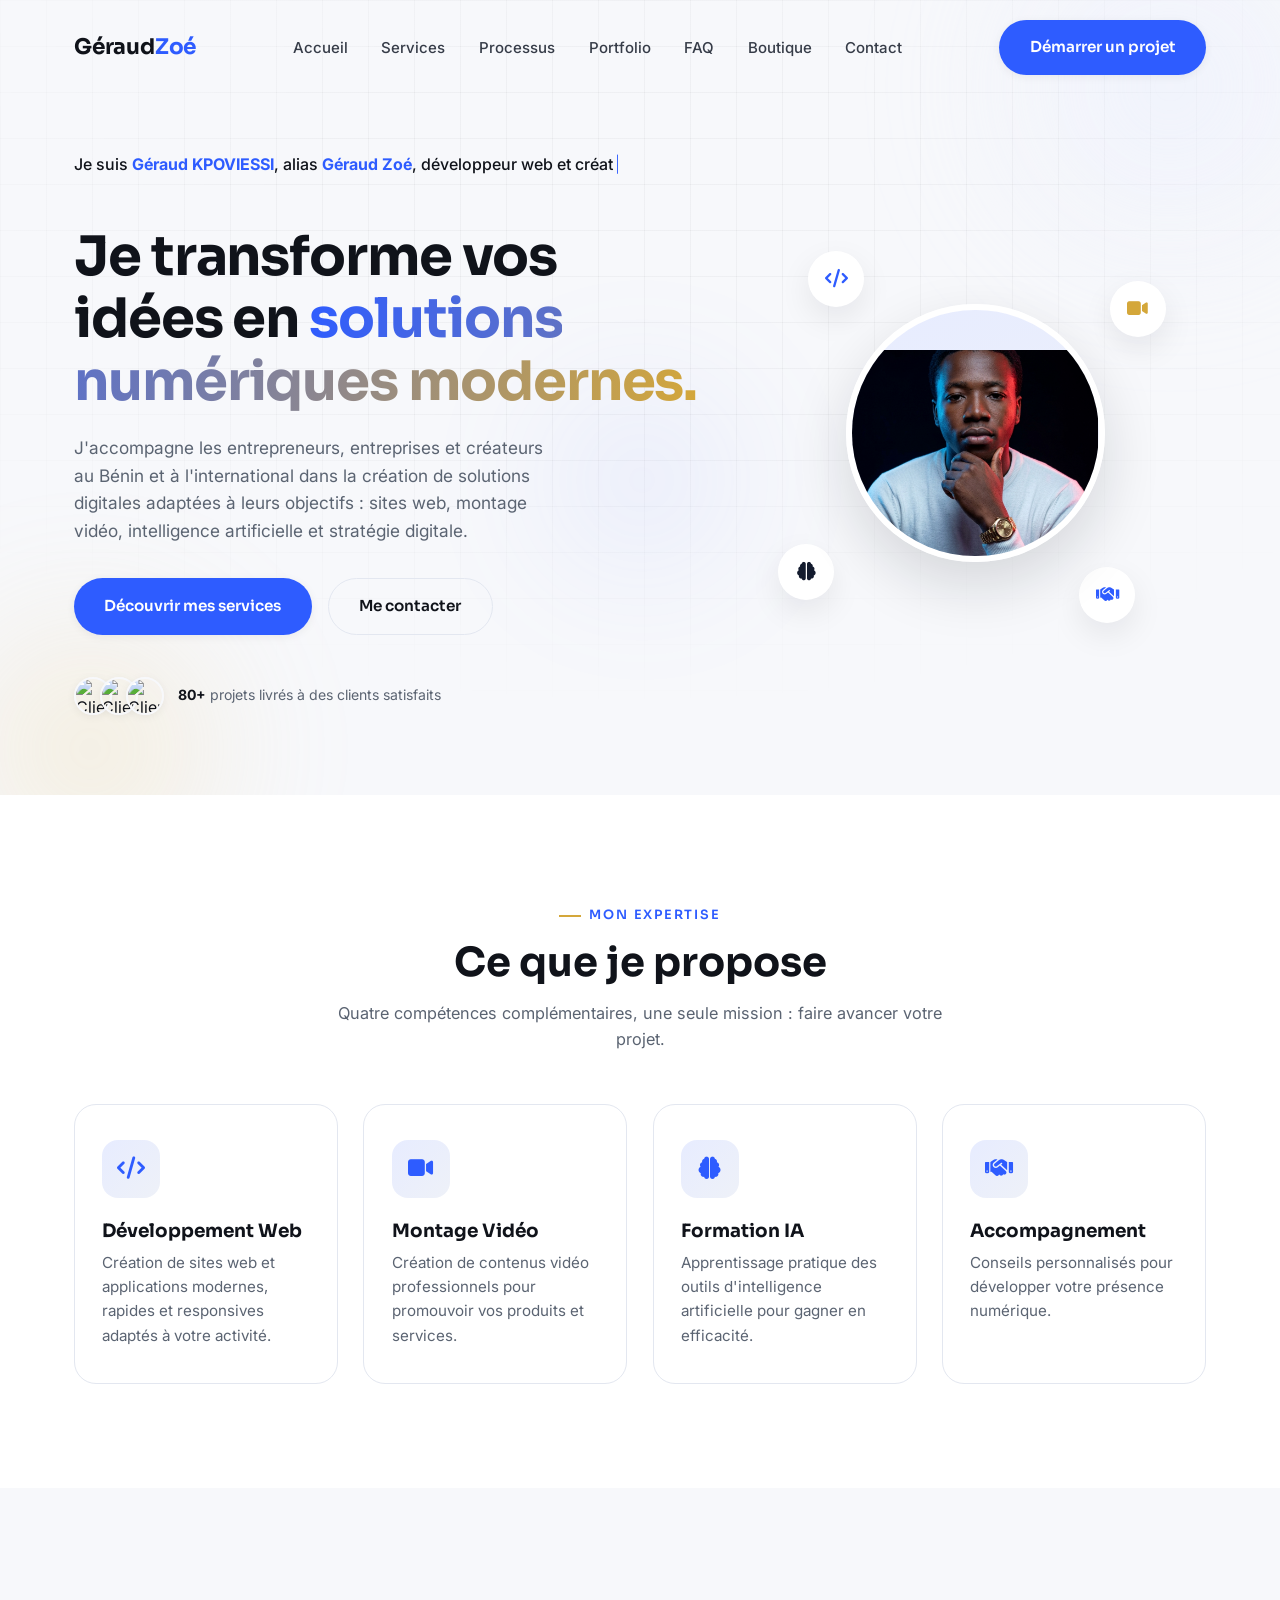
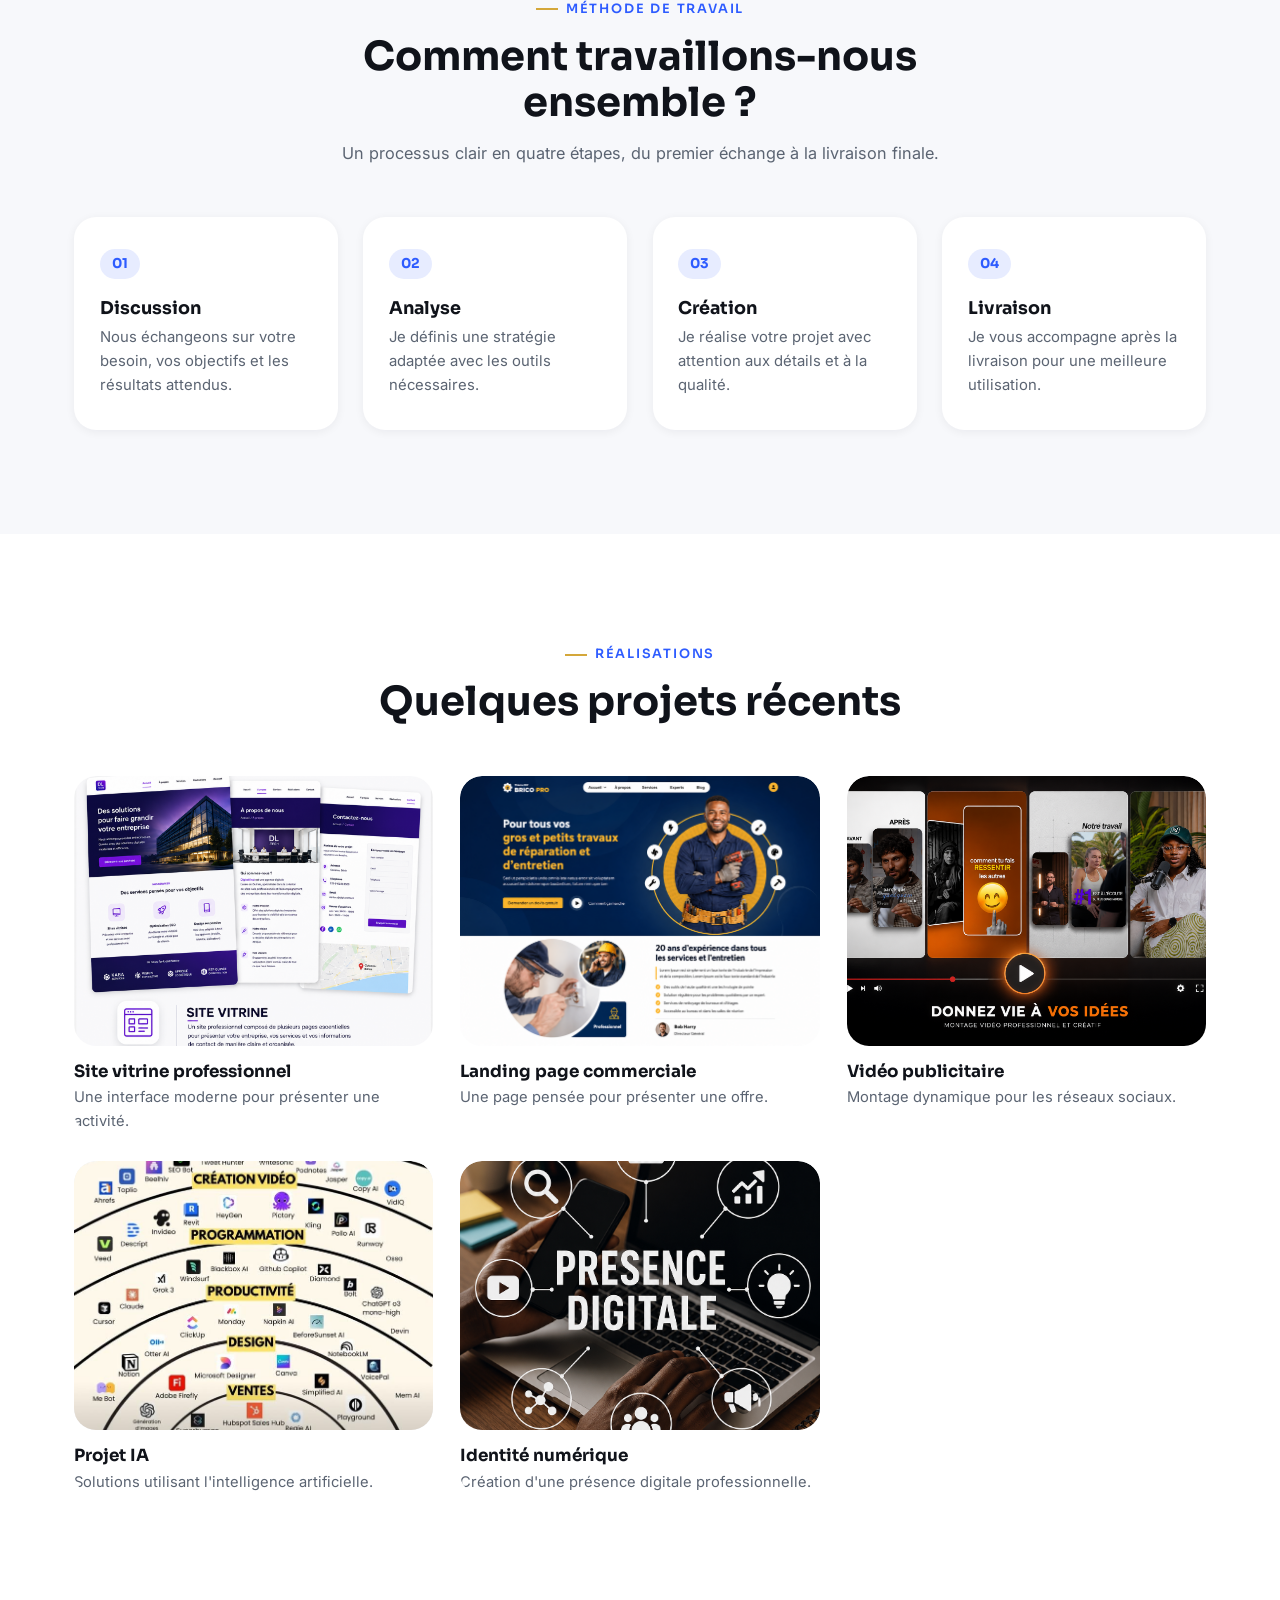
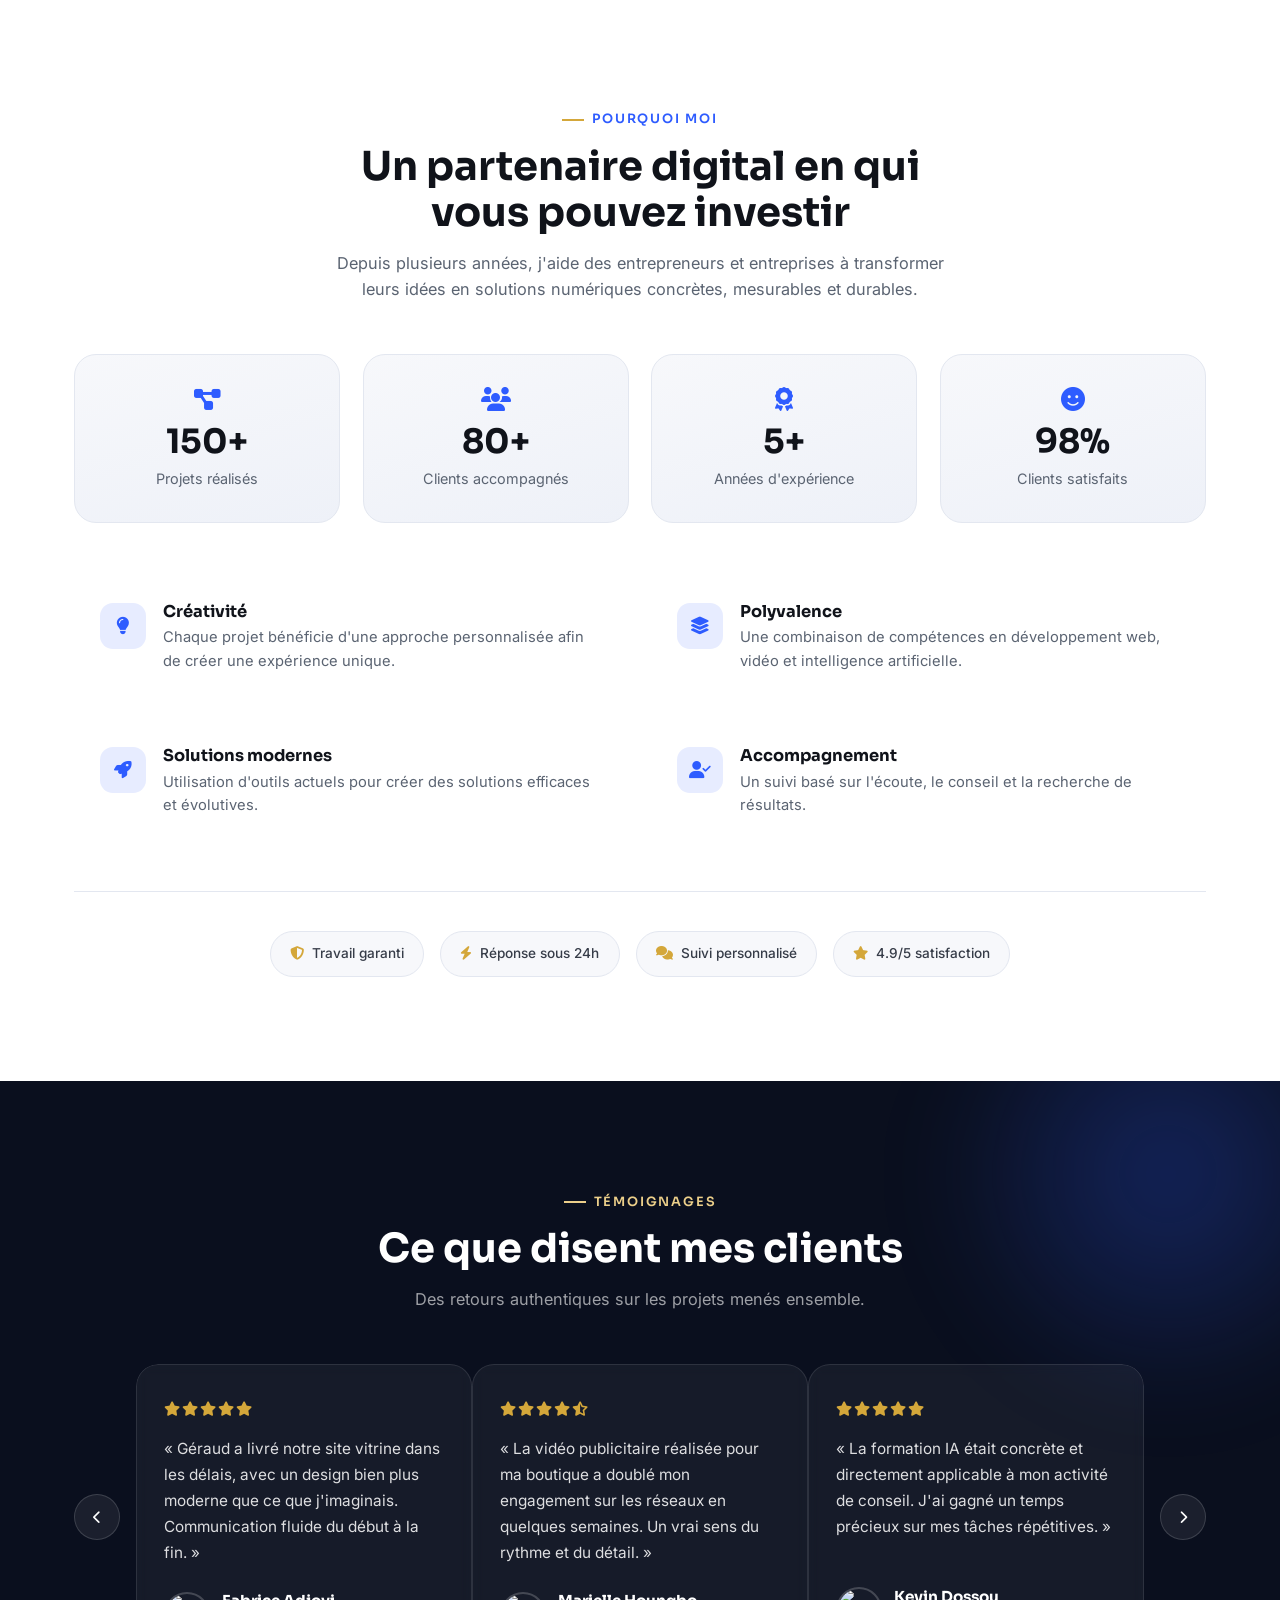
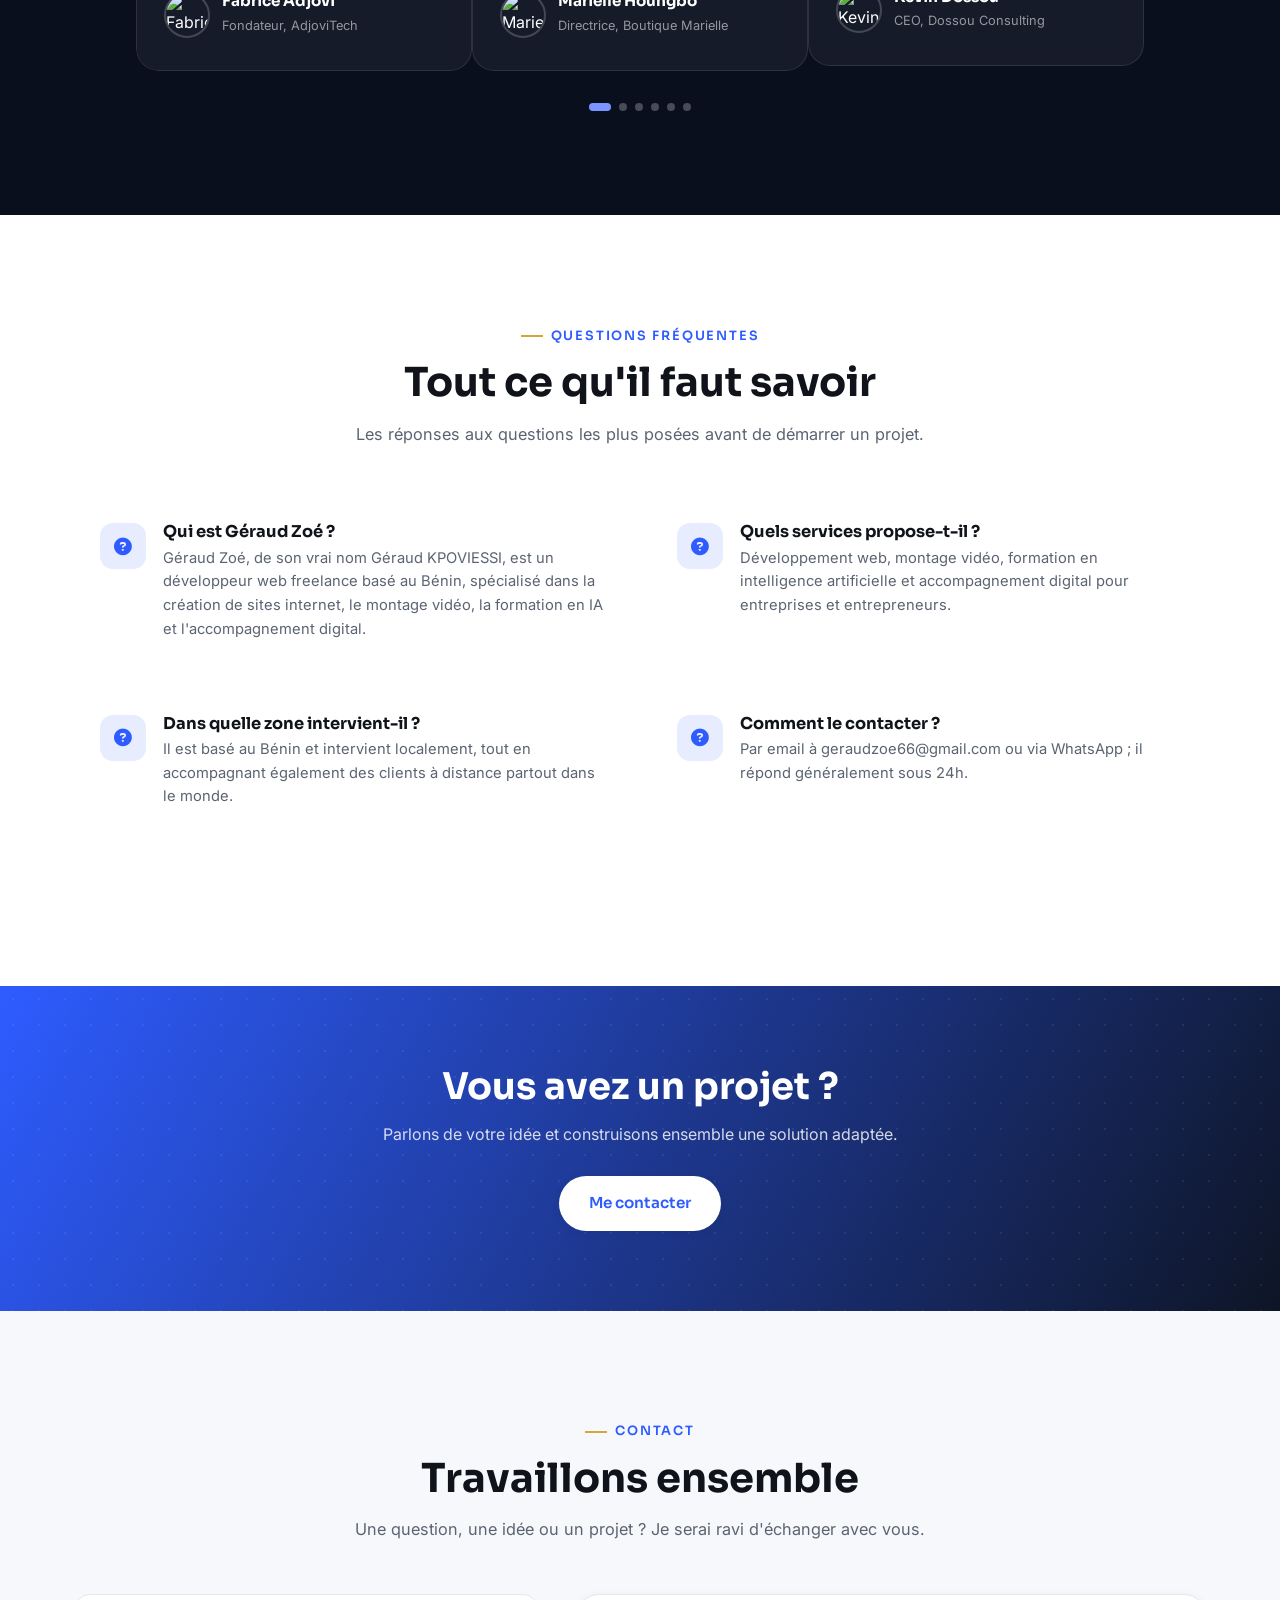
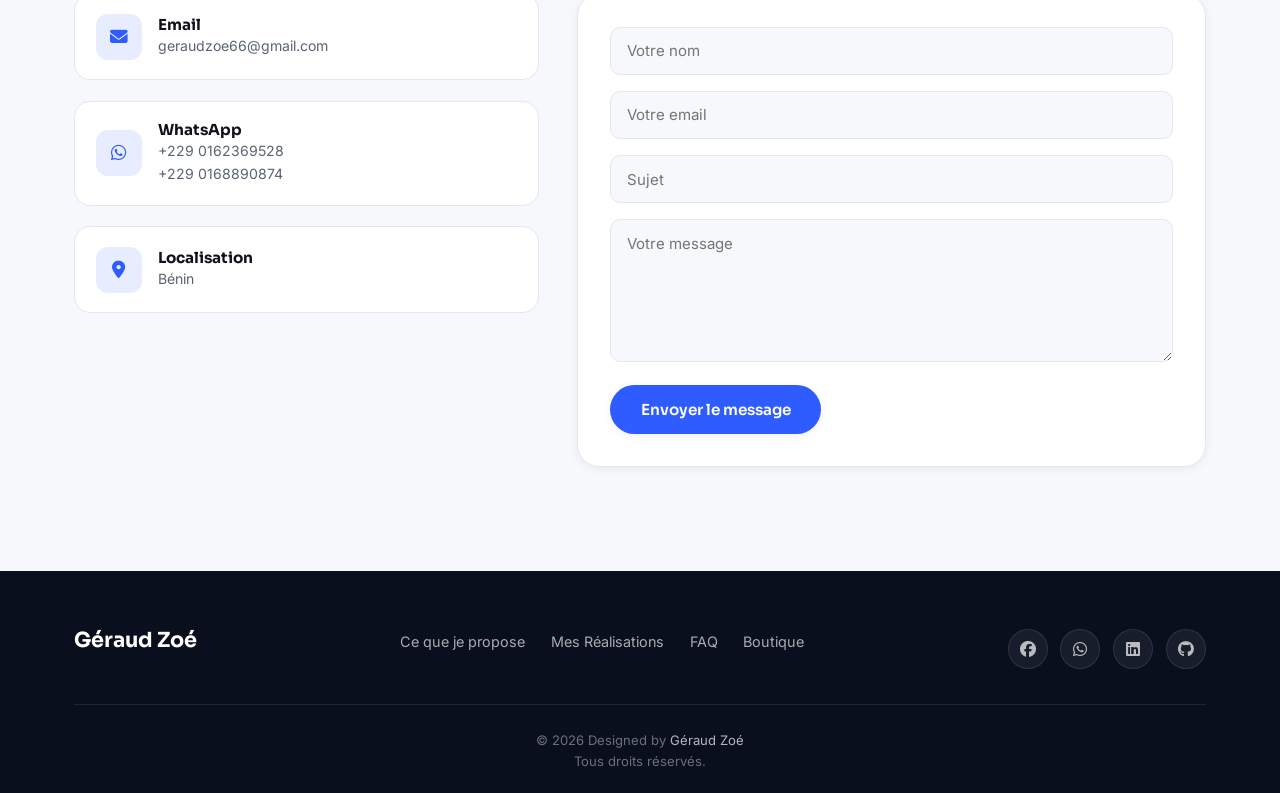
==== commit 7be540c1: "personnalisation et correction mineures" ====
--- a/index.html
+++ b/index.html
@@ -254,11 +254,11 @@
             <div class="hero-content">
 
                 <p class="subtitle typewriter" id="typewriter">
-                    <span class="tw-text">Développeur web au Bénin, créateur digital</span><span class="tw-cursor">|</span>
+                    <span class="tw-text"></span><span class="tw-cursor">|</span>
                 </p>
 
                 <h1 class="reveal">
-                    Développeur web au Bénin : je transforme vos idées en
+                     Je transforme vos idées en
                     <span>solutions numériques modernes.</span>
                 </h1>
 
@@ -286,7 +286,7 @@
                         <img src="https://ui-avatars.com/api/?name=M+H&background=D4A73A&color=1a1a1a&size=64" alt="Client de Géraud Zoé" width="64" height="64" loading="lazy">
                         <img src="https://ui-avatars.com/api/?name=K+D&background=131B2E&color=fff&size=64" alt="Client de Géraud Zoé" width="64" height="64" loading="lazy">
                     </div>
-                    <p><strong>150+</strong> projets livrés à des clients satisfaits</p>
+                    <p><strong>80+</strong> projets livrés à des clients satisfaits</p>
                 </div>
 
             </div>
@@ -717,7 +717,7 @@
                     <i class="fa-solid fa-circle-question" aria-hidden="true"></i>
                     <div>
                         <h3>Dans quelle zone intervient-il ?</h3>
-                        <p>Il est basé au Bénin et intervient localement, tout en accompagnant également des clients à distance.</p>
+                        <p>Il est basé au Bénin et intervient localement, tout en accompagnant également des clients à distance partout dans le monde.</p>
                     </div>
                 </div>
 
